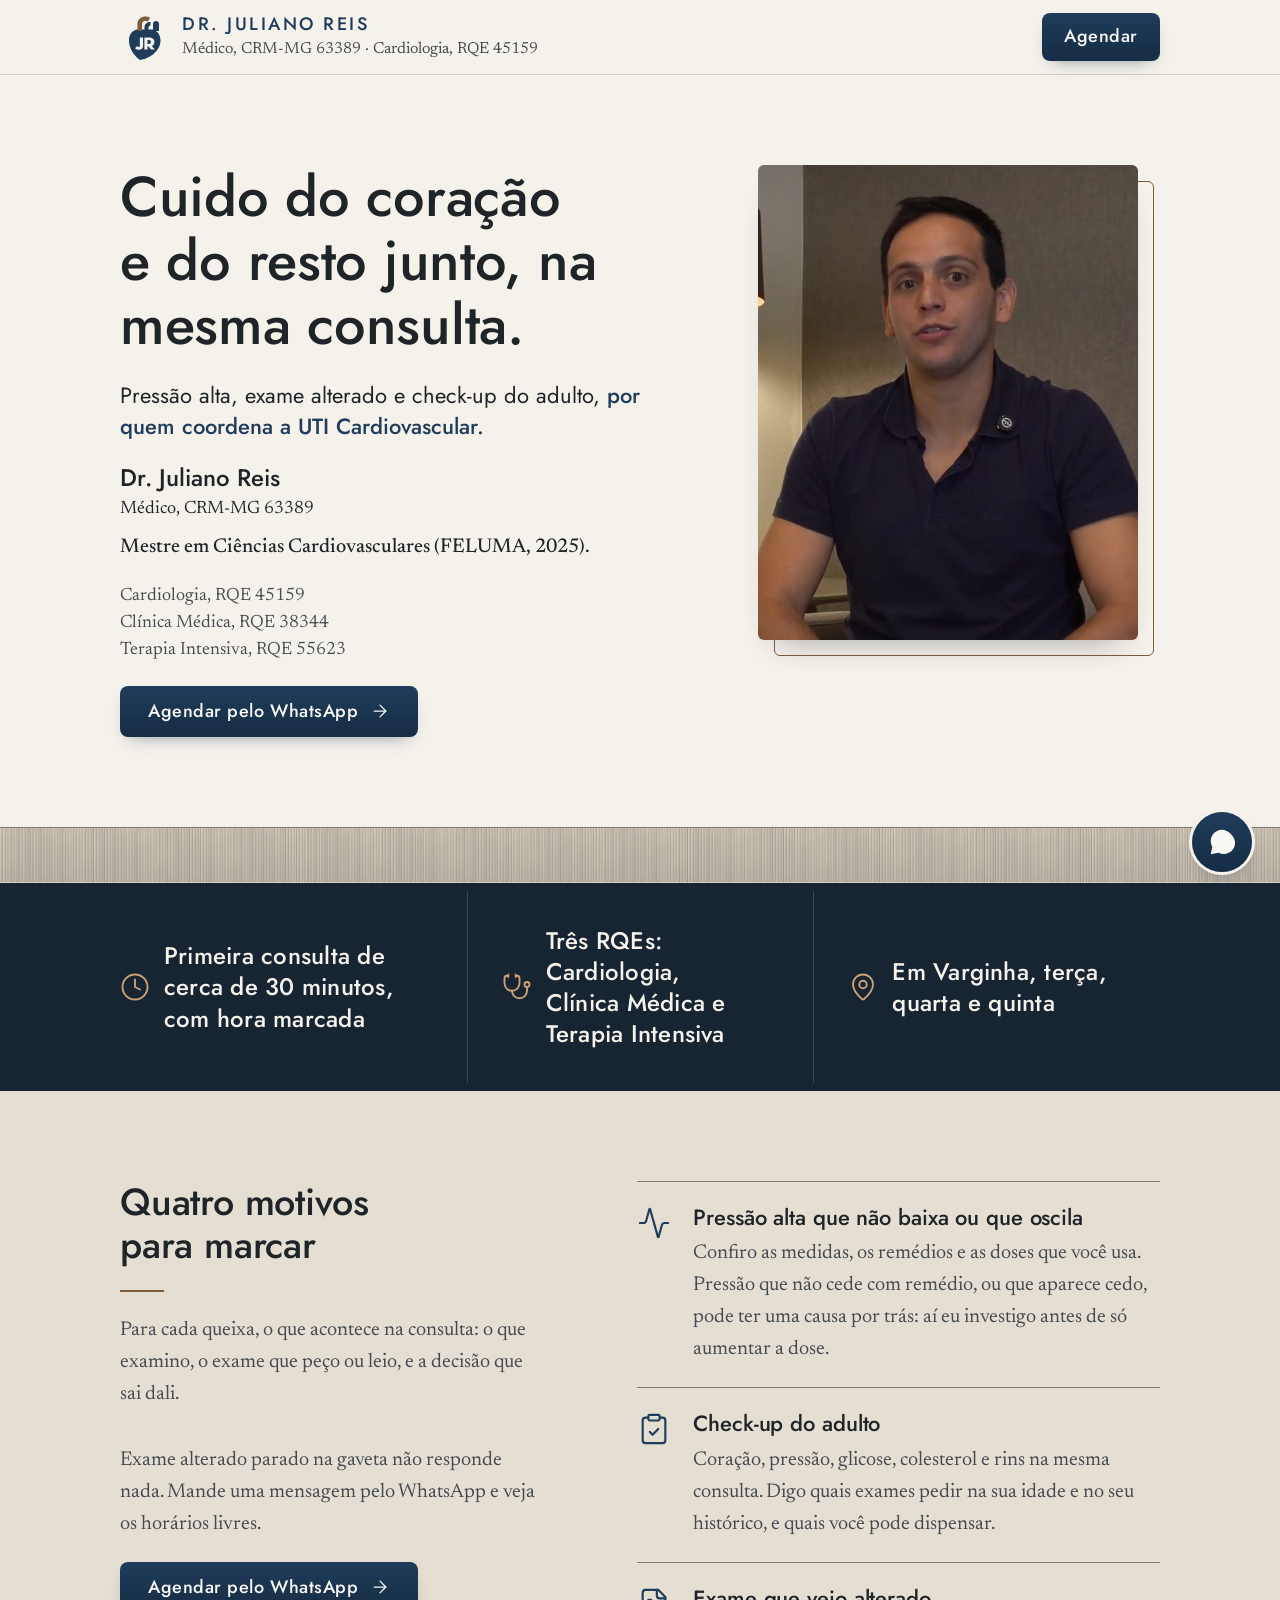
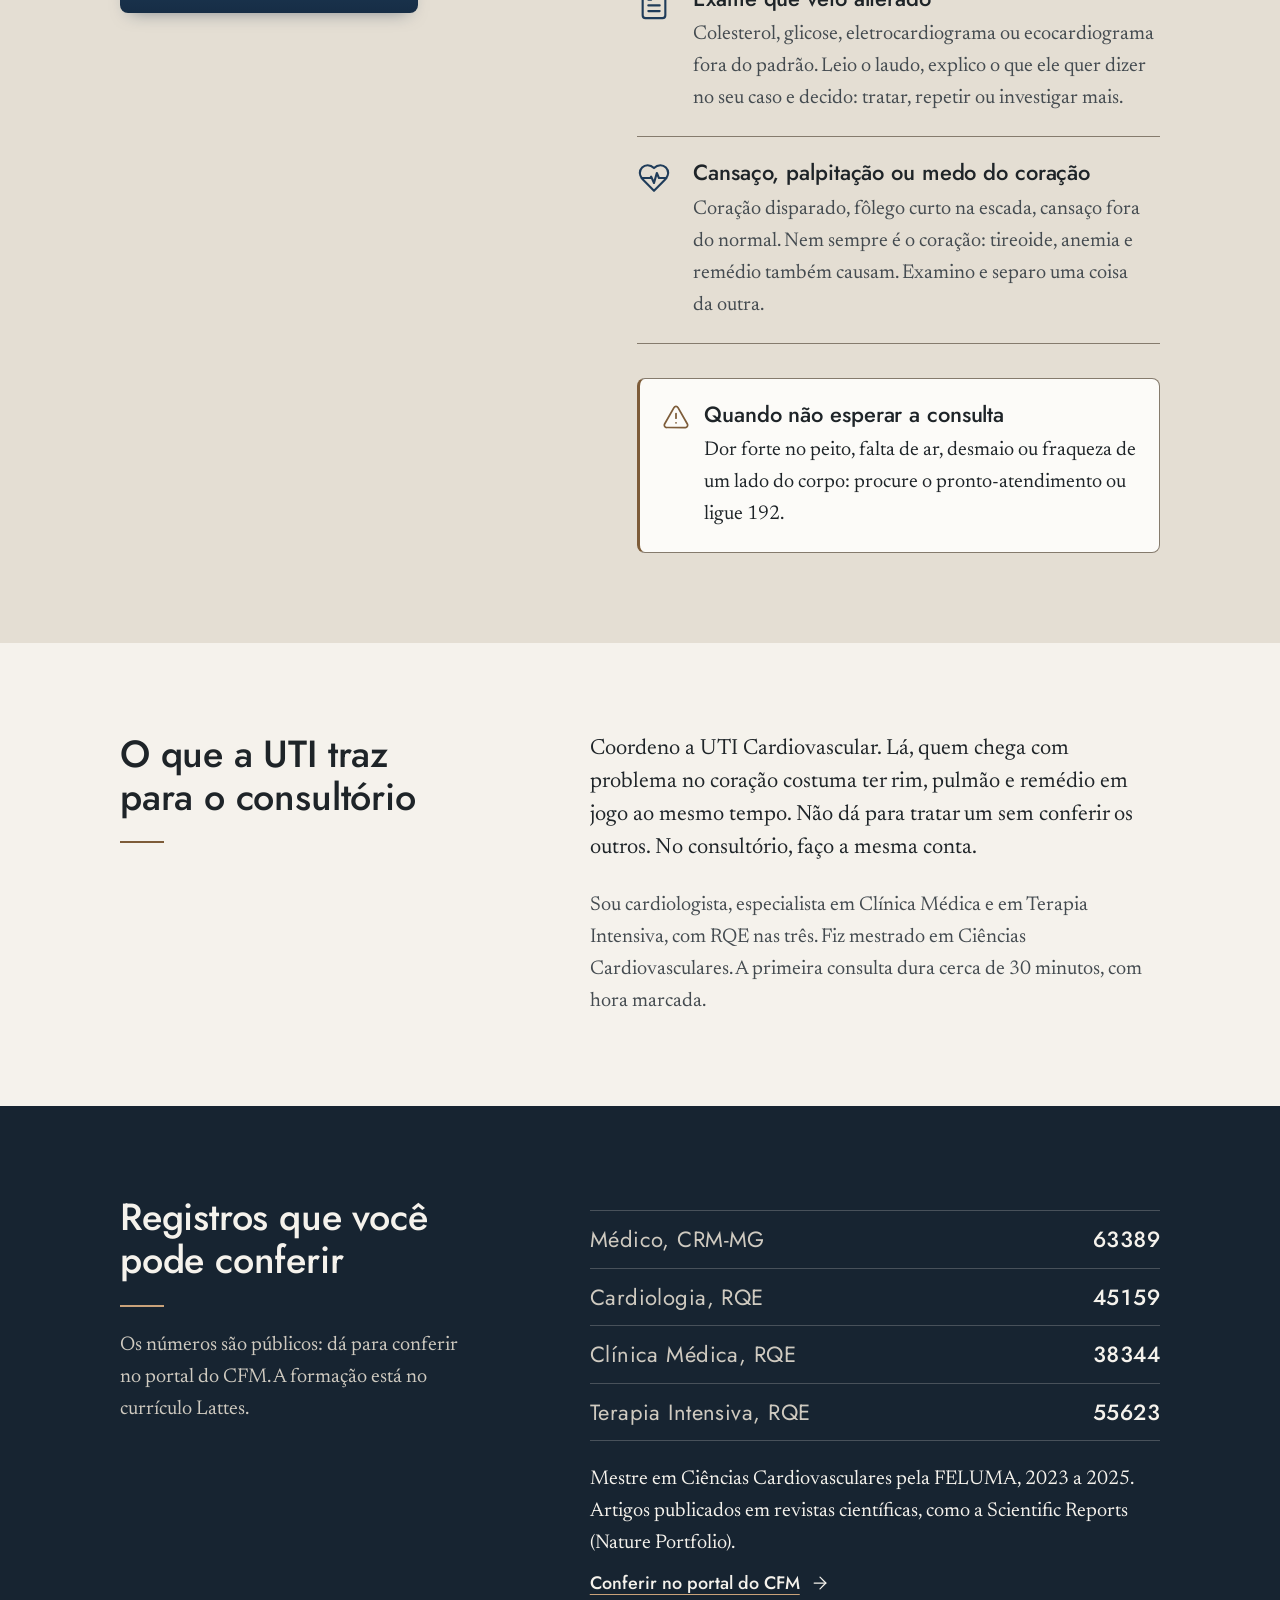
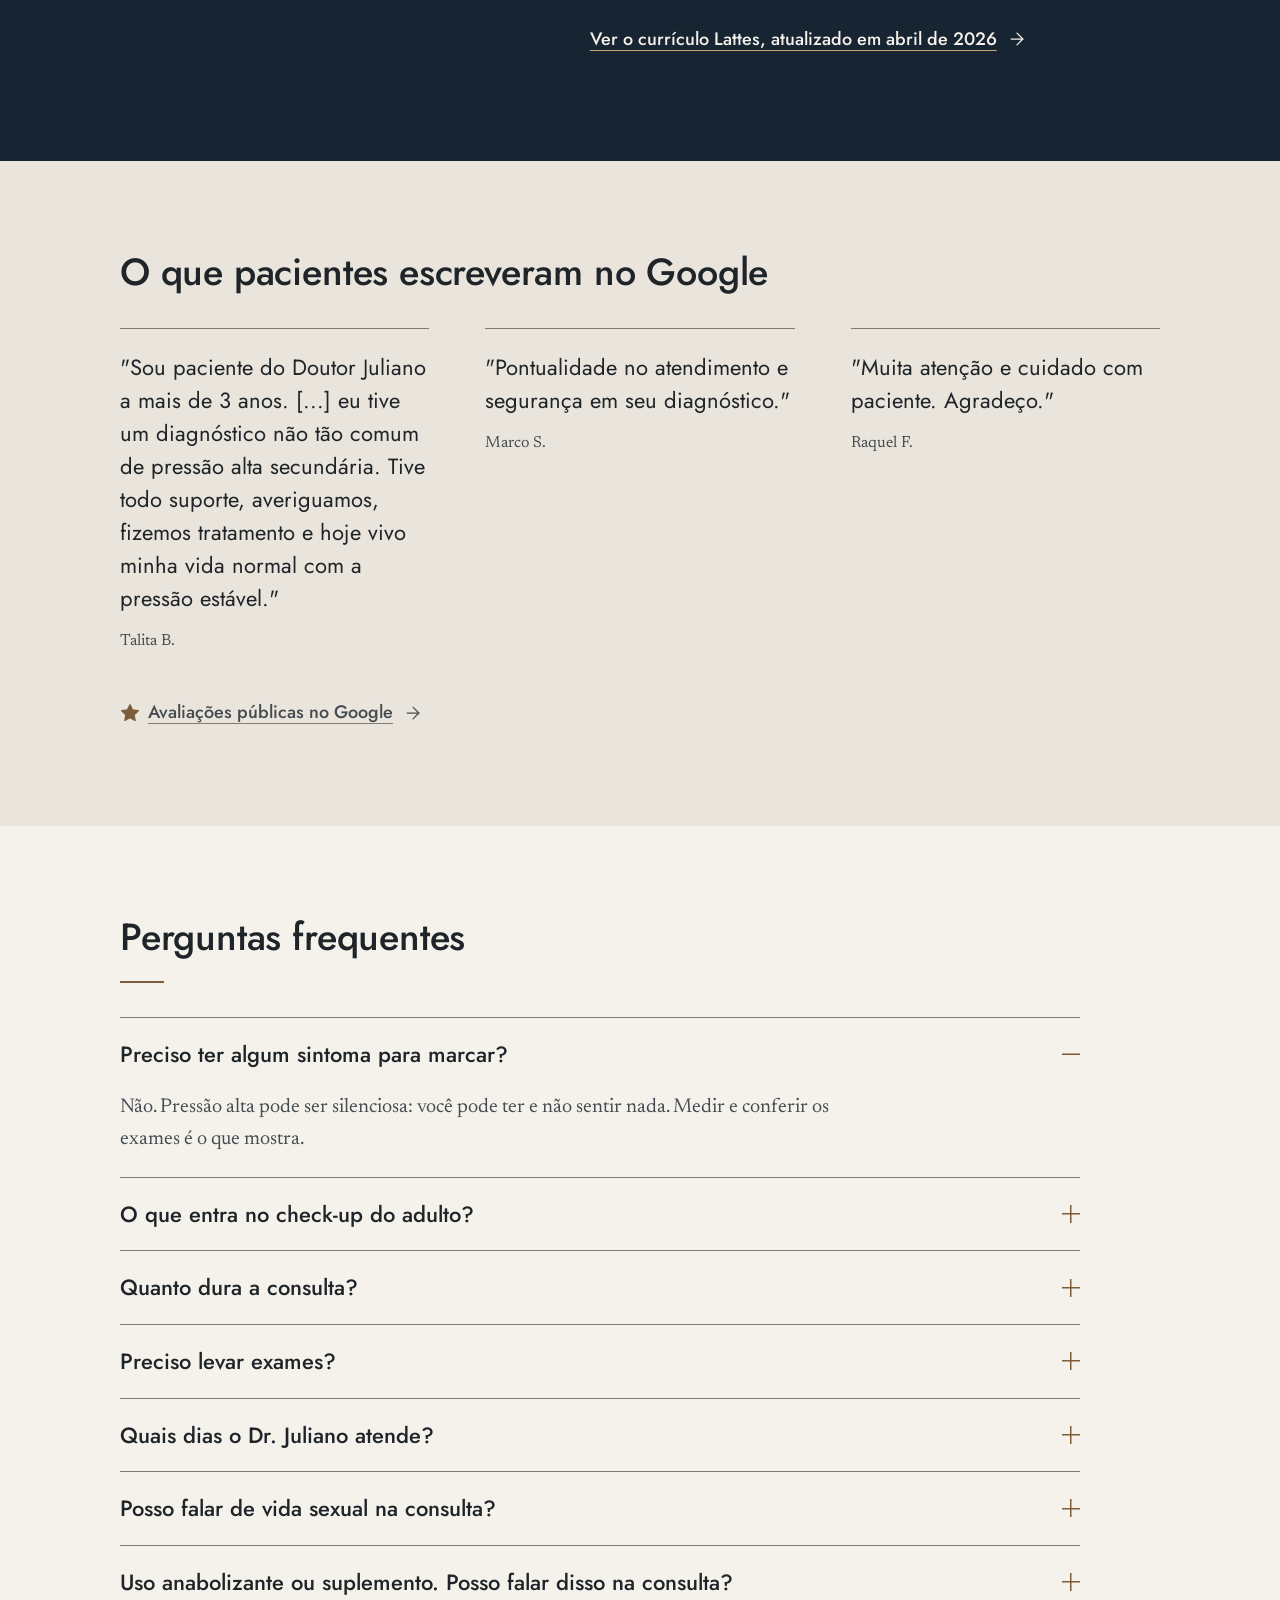
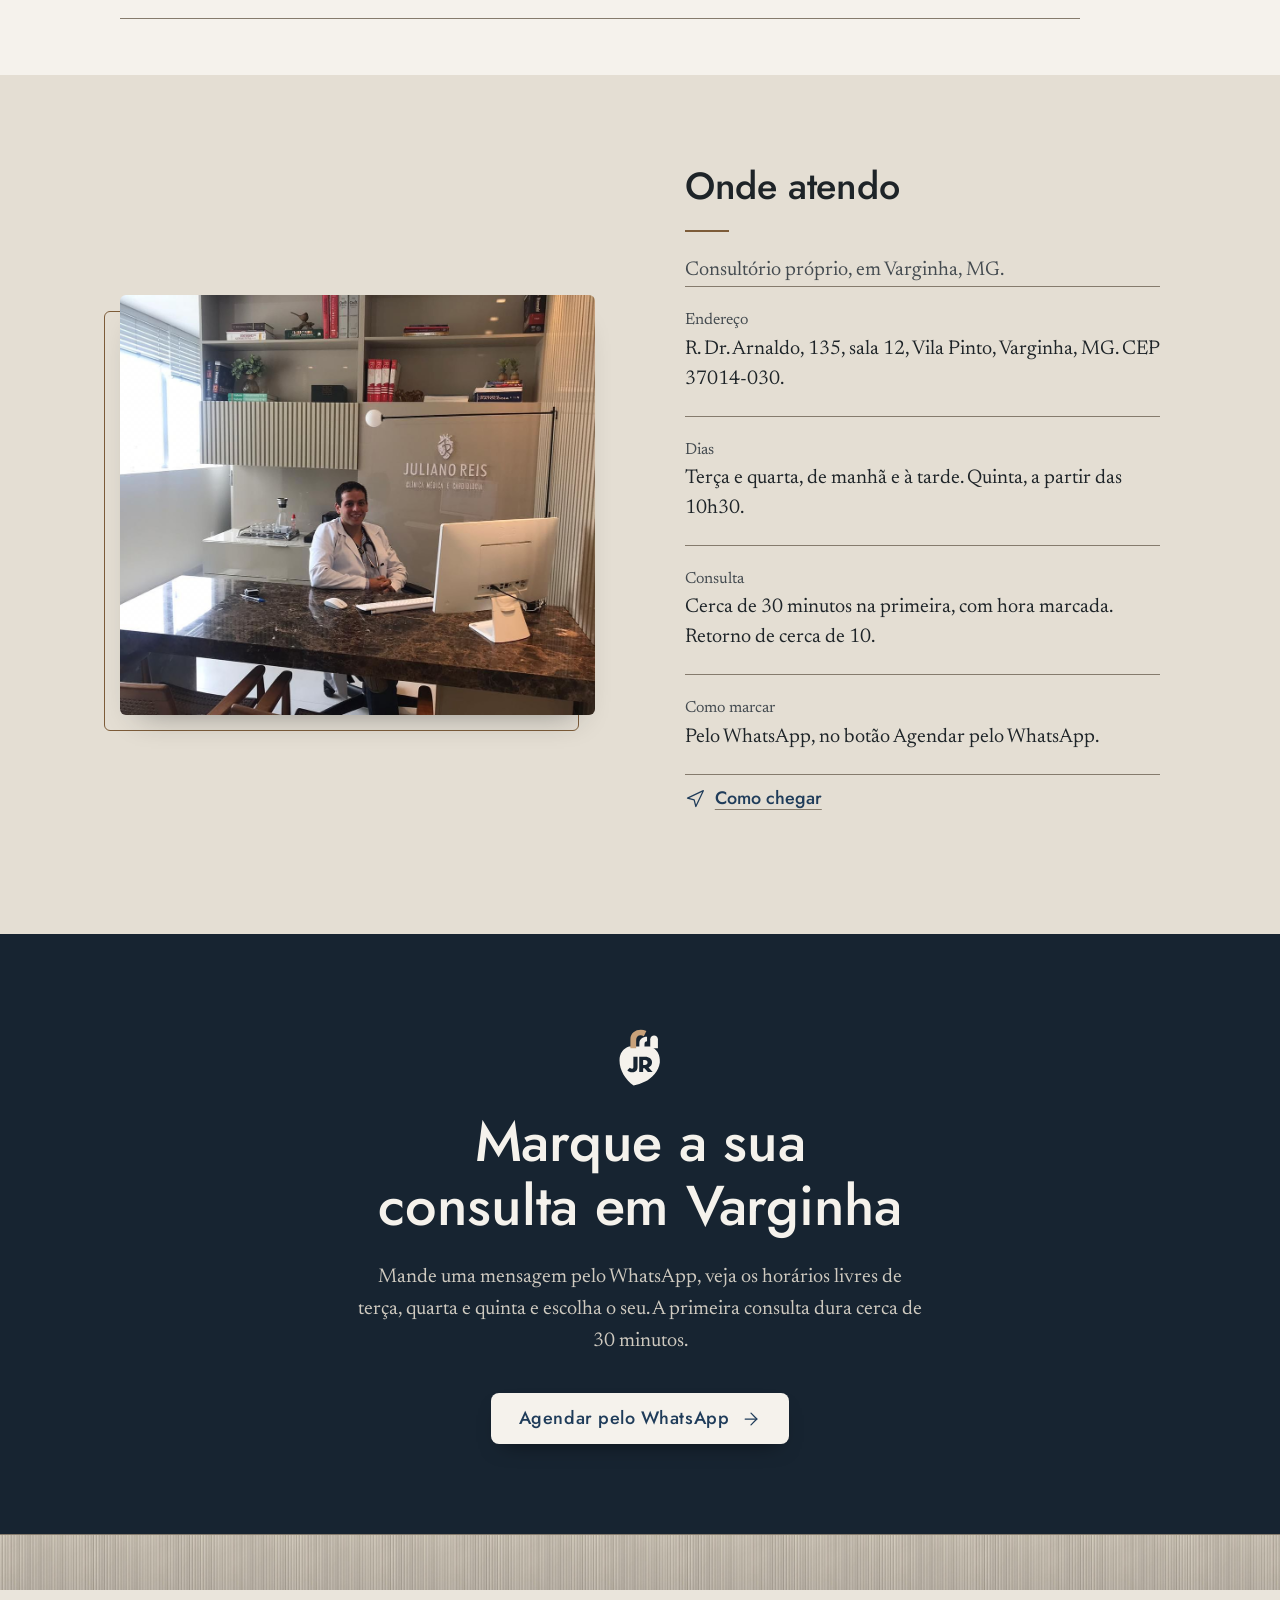
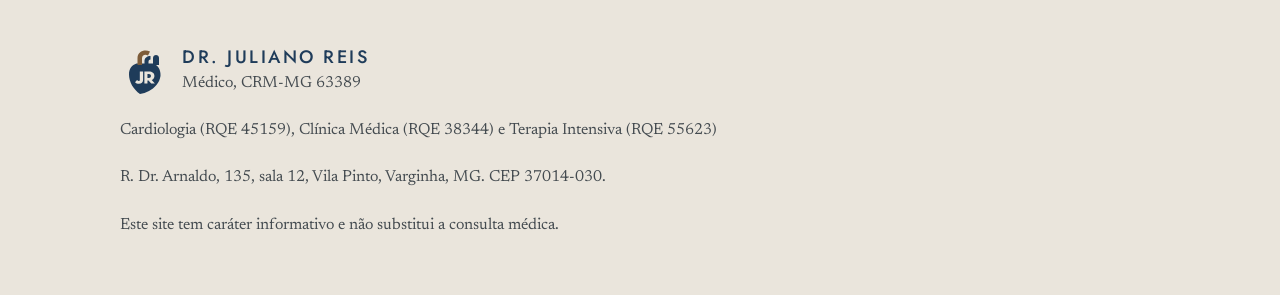
==== index.html @ 73f1102f "v2: copy persuasiva, transicoes, modal corrigido" ====
<!doctype html>
<html lang="pt-BR">
<head>
<meta charset="utf-8">
<meta name="viewport" content="width=device-width,initial-scale=1">
<title>Dr. Juliano Reis, cardiologista em Varginha (RQE 45159)</title>
<!--
Função: site do Dr. Juliano Reis (cardiologista e clínica médica, CRM-MG 63389, Varginha), página única na espinha do blueprint de LP de médico, mais a barra de autoridade (beneficios) e o widget de WhatsApp. O texto mora em copy.md (um bloco ## chave por pedaço); o index.html é gerado por marketing-agency/sites/_shared/monta_site.py e nunca se edita.
Data: 2026-11-09. Marca: external/doctors/juliano/wiki/concepts/marca-juliano (tokens.css copiado para assets/tokens.css, copia de deploy). Ícones: Lucide v0.475.0 (licença ISC), em sprite no começo do body.
Preview noindex em fcamara1109/juliano-lp. Premissas, desvios e pendências: README.md desta pasta.
-->
<meta name="description" content="Dr. Juliano Reis, médico (CRM-MG 63389) e cardiologista (RQE 45159) em Varginha, MG. Coordena a UTI Cardiovascular. Consulta de cerca de 30 minutos, com hora marcada.">
<meta name="theme-color" content="#F5F2EC">
<meta name="robots" content="noindex,nofollow">
<link rel="icon" type="image/svg+xml" href="assets/favicon.svg">
<link rel="icon" type="image/png" sizes="32x32" href="assets/favicon-32.png">
<link rel="apple-touch-icon" href="assets/favicon-180.png">
<meta property="og:type" content="website">
<meta property="og:locale" content="pt_BR">
<meta property="og:site_name" content="Dr. Juliano Reis">
<meta property="og:title" content="Cuido do coração e do resto junto, na mesma consulta">
<meta property="og:description" content="Médico, CRM-MG 63389. Cardiologia, RQE 45159. Pressão alta, exame alterado e check-up do adulto em Varginha, MG.">
<meta property="og:image" content="https://fcamara1109.github.io/juliano-lp/assets/og-1200x630.png">
<meta property="og:image:width" content="1200">
<meta property="og:image:height" content="630">
<meta name="twitter:card" content="summary_large_image">
<meta name="twitter:title" content="Cuido do coração e do resto junto, na mesma consulta">
<meta name="twitter:description" content="Médico, CRM-MG 63389. Cardiologia, RQE 45159. Pressão alta, exame alterado e check-up do adulto em Varginha, MG.">
<link rel="preload" href="assets/fonts/Jost.woff" as="font" type="font/woff" crossorigin>
<link rel="preload" href="assets/fonts/Newsreader.woff" as="font" type="font/woff" crossorigin>
<link rel="stylesheet" href="assets/tokens.css">
<noscript><style>button[data-wa],.wafloat{display:none!important}.sticky{display:flex!important}</style></noscript>
<style>
@font-face{font-family:'Jost';src:url('assets/fonts/Jost.woff') format('woff');font-weight:100 900;font-style:normal;font-display:swap}
@font-face{font-family:'Newsreader';src:url('assets/fonts/Newsreader.woff') format('woff');font-weight:200 800;font-style:normal;font-display:swap}

/* ---------- base ---------- */
*{box-sizing:border-box}
:root{
  --sticky-h:76px;
  --wrap-pad:clamp(20px,4.5vw,40px);
  --site-t-fio:clamp(20px,2vw,24px);   /* degrau proprio: linha da barra de autoridade, entre o corpo (20) e o h2 (26 a 38) */
}
html{-webkit-text-size-adjust:100%;scroll-behavior:smooth;scroll-padding-top:96px;scrollbar-color:var(--juliano-hair-forte) var(--juliano-paper-2);accent-color:var(--juliano-accent)}
body{margin:0;background:var(--juliano-paper);color:var(--juliano-ink);font-family:var(--juliano-body);font-weight:var(--juliano-peso-corpo);font-size:20px;line-height:1.6;-webkit-font-smoothing:antialiased;font-synthesis:none;caret-color:var(--juliano-accent);}
::selection{background:var(--juliano-accent);color:var(--juliano-on-accent)}
:focus-visible{outline:3px solid var(--juliano-accent);outline-offset:3px}
.beneficios :focus-visible,.prova :focus-visible,.cta-final :focus-visible{outline-color:var(--juliano-on-night)}
img{max-width:100%;height:auto}
svg{display:block}
p{margin:0 0 1.1em;max-width:62ch;text-wrap:pretty}
a{color:var(--juliano-accent);text-underline-offset:.2em;text-decoration-thickness:1px}
button{font:inherit;color:inherit}
.wrap{max-width:1120px;margin:0 auto;padding:0 var(--wrap-pad)}
.pular{position:absolute;left:-9999px;top:8px;z-index:100;background:var(--juliano-accent);color:var(--juliano-on-accent);padding:12px 18px;border-radius:var(--juliano-r-campo)}
.pular:focus{left:12px}
.ico{width:28px;height:28px;flex:none;fill:none;stroke:currentColor;stroke-width:1.5;stroke-linecap:round;stroke-linejoin:round}

/* ---------- tipos ---------- */
h1,h2,h3{margin:0;font-family:var(--juliano-display);font-weight:var(--juliano-peso-titulo);line-height:var(--juliano-lh-titulo);letter-spacing:var(--juliano-track-titulo);text-wrap:balance}
h1{font-size:clamp(32px,1.6rem + 2.4vw,56px)}
h2{font-size:clamp(26px,1.4rem + 1.2vw,38px)}
h3{font-size:22px;line-height:1.25}
.filete{display:block;width:44px;height:2px;margin:var(--juliano-e-3) 0 var(--juliano-e-3);background:var(--juliano-bronze,#7D5C39)}
.leg{font-size:var(--juliano-t-legenda);line-height:var(--juliano-lh-legenda);color:var(--juliano-ink-2)}

/* ---------- botao: azul-noite, um por dobra. Sobre a noite inverte (creme com letra azul-noite), senao some ---------- */
.btn{position:relative;display:inline-flex;align-items:center;justify-content:center;gap:12px;min-height:var(--juliano-toque);padding:14px 28px;border:0;border-radius:var(--juliano-r-btn);font-family:var(--juliano-display);font-weight:var(--juliano-peso-botao);font-size:var(--juliano-t-botao);line-height:1.3;letter-spacing:.03em;color:var(--juliano-on-accent);background:linear-gradient(180deg,var(--juliano-accent,#1F3C5A) 0%,var(--juliano-accent-deep) 100%);box-shadow:var(--juliano-sombra-btn);cursor:pointer;text-decoration:none;transition:transform var(--juliano-dur) var(--juliano-ease),box-shadow var(--juliano-dur) var(--juliano-ease),background var(--juliano-dur) var(--juliano-ease)}
.btn:hover{transform:translateY(-2px);box-shadow:var(--juliano-sombra-btn-hover);background:var(--juliano-accent-deep)}
.btn:active{transform:translateY(0)}
.btn .seta{width:20px;height:20px;transition:transform var(--juliano-dur) var(--juliano-ease)}
.btn:hover .seta{transform:translateX(4px)}
.btn.claro{background:var(--juliano-on-night);color:var(--juliano-accent);box-shadow:0 10px 22px -12px rgba(0,0,0,.6)}
.btn.claro:hover{background:#fff}
.link-seta{display:inline-flex;align-items:center;gap:10px;min-height:var(--juliano-toque);color:var(--juliano-accent);font-family:var(--juliano-display);font-weight:var(--juliano-peso-botao);font-size:var(--juliano-t-botao);text-decoration:underline;text-decoration-color:var(--juliano-hair-forte);text-decoration-thickness:1px;text-underline-offset:.3em;transition:text-decoration-color var(--juliano-dur) var(--juliano-ease)}
.link-seta:hover{text-decoration-color:var(--juliano-accent)}
.link-seta .ico{width:20px;height:20px}

/* ---------- header ---------- */
.topo-site{position:relative;z-index:40;background:var(--juliano-paper);border-bottom:1px solid var(--juliano-hair)}
.topo-site .wrap{display:flex;align-items:center;justify-content:space-between;gap:var(--juliano-e-3);padding-top:10px;padding-bottom:10px}
.marca{display:flex;align-items:center;gap:12px;text-decoration:none;min-width:0;color:var(--juliano-accent)}
.marca img{width:44px;height:44px;flex:none}
.wm{display:block;min-width:0}
.wm b{display:block;font-family:var(--juliano-display);font-weight:var(--juliano-peso-titulo);font-size:17px;line-height:1.1;letter-spacing:var(--juliano-track-nome);text-transform:uppercase;white-space:nowrap}
.wm span{display:block;margin-top:5px;font-size:var(--juliano-t-legenda);line-height:1.25;color:var(--juliano-ink-2)}
.topo-site .btn{display:none;min-height:var(--juliano-toque);padding:9px 22px}

/* ---------- hero: o eixo, o nome, uma linha de prova, um botao, o apoio ---------- */
.hero{position:relative;padding:var(--juliano-e-4) 0 0;background:var(--juliano-paper)}
.hero .wrap{display:grid;grid-template-columns:auto minmax(0,1fr);grid-template-areas:"h1 h1" "sub sub" "foto id" "rqe rqe" "acoes acoes";column-gap:var(--juliano-e-3);row-gap:var(--juliano-e-3);align-items:start}
.hero h1{grid-area:h1}
.sub{grid-area:sub;margin:0;max-width:34em;font-family:var(--juliano-display);font-weight:400;font-size:var(--juliano-t-lede);line-height:1.4;color:var(--juliano-ink)}
.sub .uti{color:var(--juliano-accent);font-weight:500}
.foto{grid-area:foto;position:relative;margin:0;width:116px}
.foto img{display:block;width:116px;height:145px;object-fit:cover;object-position:50% 50%;border-radius:var(--juliano-r-foto);box-shadow:var(--juliano-sombra-foto);background:var(--juliano-greige)}
.id{grid-area:id;min-width:0}
.id p{margin:0}
.id .nome{font-family:var(--juliano-display);font-weight:var(--juliano-peso-titulo);font-size:19px;line-height:1.25;color:var(--juliano-ink)}
.id .crm{margin-top:4px;font-size:var(--juliano-t-legenda);line-height:1.4;color:var(--juliano-ink)}
.rqe{grid-area:rqe;margin:0;font-size:var(--juliano-t-legenda);line-height:1.5;color:var(--juliano-ink-2)}
.rqe span{display:block;white-space:nowrap}
.id .cred{margin-top:10px;font-size:var(--juliano-t-legenda);line-height:1.4;font-weight:500;color:var(--juliano-ink)}
.acoes{grid-area:acoes;display:grid;gap:var(--juliano-e-2);justify-items:start}
.acoes .btn{width:100%}
/* o ripado do painel de madeira: faixa decorativa na base do hero, nunca atras de texto. O unico movimento autoral da pagina: varre da esquerda para a direita uma vez, na carga */
.ripado{display:block;height:44px;margin-top:var(--juliano-e-5);background:url(fotos/amb-ripado.jpg) center 30%/auto 180% repeat-x;border-top:1px solid var(--juliano-hair-forte)}
.js .ripado{animation:ripado-entra 1.3s .2s cubic-bezier(.16,1,.3,1) both}
@keyframes ripado-entra{from{clip-path:inset(0 100% 0 0)}to{clip-path:inset(0 0 0 0)}}

/* ---------- beneficios: a barra de autoridade, na noite. Tres objecoes diferentes, cada uma com seu icone ---------- */
.beneficios{background:var(--juliano-night,#172431);color:var(--juliano-on-night);padding:var(--juliano-e-1) 0}
.beneficios ul{list-style:none;margin:0;padding:0;display:grid}
.beneficios li{display:flex;align-items:center;gap:var(--juliano-e-2);padding:var(--juliano-e-3) 0;border-top:1px solid rgba(245,242,236,.16);font-family:var(--juliano-display);font-weight:var(--juliano-peso-titulo);font-size:var(--site-t-fio);line-height:1.3;letter-spacing:.01em;text-wrap:balance}
.beneficios li:first-child{border-top:0}
.beneficios .ico{width:30px;height:30px;color:var(--juliano-bronze-claro)}

/* ---------- servicos: pedra clara. Titulo e convite de um lado, lista com icone do outro (regua, sem cartao) ---------- */
.servicos{background:var(--juliano-pedra);padding:var(--juliano-e-6) 0}
.servicos .wrap{display:grid;gap:var(--juliano-e-5)}
.servicos .cab p{margin:0 0 var(--juliano-e-3);max-width:34em;color:var(--juliano-ink-2)}
.servicos .cab .fecho{margin-top:var(--juliano-e-4)}
.itens{list-style:none;margin:0;padding:0;border-bottom:1px solid var(--juliano-hair-forte)}
.item{display:grid;grid-template-columns:auto minmax(0,1fr);column-gap:var(--juliano-e-3);padding:var(--juliano-e-3) 0;border-top:1px solid var(--juliano-hair-forte)}
.item .ico{width:34px;height:34px;margin-top:2px;color:var(--juliano-accent)}
.item h3{margin:0 0 6px}
.item p{margin:0;color:var(--juliano-ink-2)}
.urgencia{margin-top:var(--juliano-e-4);display:grid;grid-template-columns:auto minmax(0,1fr);column-gap:var(--juliano-e-2);padding:var(--juliano-e-3);background:var(--juliano-surface);border:1px solid var(--juliano-hair-forte);border-left:3px solid var(--juliano-bronze);border-radius:var(--juliano-r-campo)}
.urgencia .ico{margin-top:2px;color:var(--juliano-bronze)}
.urgencia h3{margin:0 0 6px}
.urgencia p{margin:0;color:var(--juliano-ink)}

/* ---------- porque: papel. O titulo de um lado, a voz dele do outro ---------- */
.porque{background:var(--juliano-paper);padding:var(--juliano-e-6) 0}
.porque .wrap{display:grid;gap:var(--juliano-e-4)}
.porque .corpo p:last-child{margin-bottom:0}
.porque p{color:var(--juliano-ink-2)}
.porque .abre{font-size:var(--juliano-t-lede);line-height:1.5;color:var(--juliano-ink)}

/* ---------- prova: noite. Os registros em linha de placa (rotulo e numero no mesmo tamanho), ---------- */
.prova{background:var(--juliano-night);color:var(--juliano-on-night);padding:var(--juliano-e-6) 0}
.prova .wrap{display:grid;gap:var(--juliano-e-4)}
.prova .cab p{margin:0}
.prova .links{margin:0 0 var(--juliano-e-1)}
.prova h2{color:var(--juliano-on-night)}
.prova .filete{background:var(--juliano-bronze-claro)}
.prova p{color:var(--juliano-on-night-2)}
.regs{margin:var(--juliano-e-2) 0 0;padding:0;border-bottom:1px solid rgba(245,242,236,.22);max-width:34em}
.regs div{display:flex;justify-content:space-between;align-items:baseline;gap:var(--juliano-e-3);padding:var(--juliano-e-2) 0;border-top:1px solid rgba(245,242,236,.22)}
.regs dt,.regs dd{margin:0;font-family:var(--juliano-display);font-weight:var(--juliano-peso-titulo);font-size:var(--juliano-t-h3);line-height:1.3;letter-spacing:.02em}
.regs dt{color:var(--juliano-on-night-2);font-weight:400}
.regs dd{color:var(--juliano-on-night);font-variant-numeric:tabular-nums}
.prova .mestrado{margin:var(--juliano-e-3) 0 0;max-width:34em;color:var(--juliano-on-night)}
.prova .link-seta{color:var(--juliano-on-night);text-decoration-color:var(--juliano-bronze-claro)}
.prova .link-seta:hover{text-decoration-color:var(--juliano-on-night)}

/* ---------- avaliacoes: papel 2. Tres falas de pacientes, a fonte publica no fim. Sem nota numerica ---------- */
.avaliacoes{background:var(--juliano-paper-2);padding:var(--juliano-e-6) 0}
.avaliacoes .wrap{display:grid;gap:var(--juliano-e-4)}
.avaliacoes .vozes{list-style:none;margin:0;padding:0;display:grid;gap:var(--juliano-e-4)}
.avaliacoes .voz{margin:0;padding-top:var(--juliano-e-3);border-top:1px solid var(--juliano-hair-forte)}
.avaliacoes blockquote{margin:0}
.avaliacoes blockquote p{margin:0;font-family:var(--juliano-display);font-size:var(--juliano-t-lede);line-height:1.5;color:var(--juliano-ink)}
.avaliacoes .autor{margin:var(--juliano-e-2) 0 0;font-size:var(--juliano-t-legenda);color:var(--juliano-ink-2)}
.avaliacoes .fonte{margin:0;display:flex;align-items:center;gap:var(--juliano-e-1)}
.avaliacoes .fonte .estrela{width:20px;height:20px;flex:none;fill:var(--juliano-bronze);stroke:var(--juliano-bronze);stroke-width:1.5;stroke-linejoin:round}
.avaliacoes .link-seta{color:var(--juliano-ink-2)}

/* ---------- faq: papel, details e summary (funciona sem JavaScript) ---------- */
.faq{background:var(--juliano-paper);padding:var(--juliano-e-6) 0 var(--juliano-e-5)}
.faq .lista{margin-top:var(--juliano-e-4);max-width:48em;border-bottom:1px solid var(--juliano-hair-forte)}
.faq details{border-top:1px solid var(--juliano-hair-forte)}
.faq summary{display:flex;align-items:center;justify-content:space-between;gap:var(--juliano-e-3);min-height:var(--juliano-toque);padding:var(--juliano-e-3) 0;cursor:pointer;list-style:none;font-family:var(--juliano-display);font-weight:var(--juliano-peso-titulo);font-size:var(--juliano-t-h3);line-height:1.3;color:var(--juliano-ink);transition:color var(--juliano-dur) var(--juliano-ease)}
.faq summary::-webkit-details-marker{display:none}
.faq summary::after{content:"";flex:none;width:18px;height:18px;color:var(--juliano-bronze);background:linear-gradient(currentColor,currentColor) center/100% 1.5px no-repeat,linear-gradient(currentColor,currentColor) center/1.5px 100% no-repeat;transition:transform var(--juliano-dur) var(--juliano-ease)}
.faq details[open] summary::after{background:linear-gradient(currentColor,currentColor) center/100% 1.5px no-repeat;transform:rotate(180deg)}
.faq summary:hover{color:var(--juliano-accent)}
.faq details p{margin:0;padding:0 0 var(--juliano-e-3);max-width:38em;color:var(--juliano-ink-2)}

/* ---------- local: pedra clara. Foto do consultorio e as linhas de endereco, dia, consulta e como marcar ---------- */
.local{background:var(--juliano-pedra);padding:var(--juliano-e-6) 0}
.local .foto-c{display:block;margin:0}
.local .foto-c img{display:block;width:100%;height:clamp(190px,52vw,320px);object-fit:cover;object-position:50% 62%}
.local .wrap{display:grid;gap:var(--juliano-e-4)}
.local .cab p{margin:0;max-width:34em;color:var(--juliano-ink-2)}
.local dl{margin:0;border-bottom:1px solid var(--juliano-hair-forte)}
.local .linha-l{display:grid;row-gap:2px;padding:var(--juliano-e-3) 0;border-top:1px solid var(--juliano-hair-forte)}
.local dt{font-size:var(--juliano-t-legenda);line-height:1.4;color:var(--juliano-ink-2)}
.local dd{margin:0;line-height:1.5;color:var(--juliano-ink)}

/* ---------- cta-final: noite, fecha a descida ---------- */
.cta-final{background:var(--juliano-night);color:var(--juliano-on-night);text-align:center;padding:var(--juliano-e-6) 0}
.cta-final .wrap{display:grid;justify-items:center;gap:var(--juliano-e-3)}
.cta-final img{width:64px;height:64px}
.cta-final h2{font-size:clamp(32px,1.6rem + 2.4vw,56px);max-width:15em;color:var(--juliano-on-night)}
.cta-final p{margin:0;max-width:30em;color:var(--juliano-on-night-2)}
.cta-final .btn{margin-top:var(--juliano-e-2)}

/* ---------- rodape: faixa de ripado em cima, depois o aviso legal ---------- */
.rodape{background:var(--juliano-paper-2);padding:0 0 calc(var(--juliano-e-5) + var(--sticky-h) + env(safe-area-inset-bottom))}
.rodape .ripado{margin:0 0 var(--juliano-e-5)}
.js .rodape .ripado{animation:none}
.rodape .wrap{display:grid;gap:var(--juliano-e-3)}
.rodape p{margin:0;max-width:52em}
.rodape .esp,.rodape .end{color:var(--juliano-ink-2)}

/* ---------- float (desktop) e sticky (mobile) ---------- */
.wafloat{display:none}
.sticky{position:fixed;left:0;right:0;bottom:0;z-index:50;display:flex;justify-content:center;background:var(--juliano-paper);border-top:1px solid var(--juliano-hair);padding:10px 16px calc(10px + env(safe-area-inset-bottom));box-shadow:0 -12px 24px -18px rgba(30,36,40,.4)}
.sticky .btn{width:min(100%,360px)}
#wa-modal .online .dot{display:none}

@media (min-width:560px){
  .acoes{grid-auto-flow:column;justify-content:start;align-items:center;gap:var(--juliano-e-3)}
  .acoes .btn{width:auto}
}
@media (min-width:880px){
  .rodape{padding-bottom:var(--juliano-e-5)}
  .sticky{display:none}
  .wafloat{display:flex}
  .topo-site{position:sticky;top:0}
  .topo-site .btn{display:inline-flex}
  .topo-site .wrap{padding-top:12px;padding-bottom:12px}
  .marca img{width:50px;height:50px}
  .wm b{font-size:18px}
  .hero{padding-top:var(--juliano-e-6)}
  .hero .wrap{grid-template-columns:minmax(0,1.15fr) minmax(0,.85fr);grid-template-areas:"h1 foto" "sub foto" "id foto" "rqe foto" "acoes foto";column-gap:var(--juliano-e-6);row-gap:var(--juliano-e-3);align-items:start}
  .foto{width:100%;max-width:380px;justify-self:end;margin-right:var(--juliano-e-3)}
  .foto::before{content:"";position:absolute;inset:16px -16px -16px 16px;border:1px solid var(--juliano-bronze);border-radius:var(--juliano-r-foto);z-index:0}
  .foto img{position:relative;z-index:1;width:100%;height:auto;aspect-ratio:4/5;object-position:50% 50%}
  .id .nome{font-size:24px}
  .id .crm{font-size:18px}
  .rqe{font-size:18px}
  .id .cred{font-size:20px}
  .ripado{height:56px;margin-top:var(--juliano-e-6)}
  .beneficios ul{grid-template-columns:repeat(3,minmax(0,1fr))}
  .beneficios li{border-top:0;border-left:1px solid rgba(245,242,236,.16);padding:var(--juliano-e-4) var(--juliano-e-4)}
  .beneficios li:first-child{border-left:0;padding-left:0}
  .servicos .wrap{grid-template-columns:minmax(0,.9fr) minmax(0,1.1fr);column-gap:var(--juliano-e-6);align-items:start}
  .servicos .cab{position:sticky;top:112px}
  .porque .wrap,.prova .wrap{grid-template-columns:minmax(0,.8fr) minmax(0,1.2fr);column-gap:var(--juliano-e-6);align-items:start}
  .porque .cab,.prova .cab{position:sticky;top:112px}
  .local{padding:var(--juliano-e-6) 0}
  .local .wrap{grid-template-columns:minmax(0,1fr) minmax(0,1fr);column-gap:var(--juliano-e-6);align-items:center}
  .local .foto-c{grid-column:1;grid-row:1;margin:0;position:relative}
  .local .foto-c::before{content:"";position:absolute;inset:16px 16px -16px -16px;border:1px solid var(--juliano-bronze);border-radius:var(--juliano-r-foto);z-index:0}
  .local .foto-c img{position:relative;z-index:1;height:420px;border-radius:var(--juliano-r-foto);box-shadow:var(--juliano-sombra-foto)}
  .local .corpo{grid-column:2;grid-row:1}
  .avaliacoes .vozes{grid-template-columns:repeat(3,minmax(0,1fr));gap:var(--juliano-e-5)}
  .wafloat{width:60px}
}
@media (max-width:879px){.wafloat{display:none!important}}
/* celular: CRM e RQE ja estao em "id" e em "rqe" logo abaixo; o cabecalho fica so com o nome e a foto sobe um pouco */
@media (max-width:699px){
  .topo-site .wm span{display:none}
  .hero .wrap{grid-template-columns:140px minmax(0,1fr)}
  .foto{width:140px}
  .foto img{width:140px;height:175px}
}
@media (max-width:359px){.wm b{font-size:15px;letter-spacing:.1em}.marca img{width:38px;height:38px}.btn{padding-left:20px;padding-right:20px}}
@media (prefers-reduced-motion:reduce){
  html{scroll-behavior:auto}
  *,*::before,*::after{animation-duration:.01ms!important;animation-delay:0s!important;transition-duration:.01ms!important}
}
</style>
<style>
/* widget:inicio */
  /* tema do widget — defaults neutros via :where() (especificidade 0) pra que
     um override #wa-modal{...} na LP sempre vença, em qualquer ordem no documento */
  :where(#wa-modal), :where(.wafloat){
    --wa:#25D366;                 /* verde WhatsApp (fixo) */
    --wa-head-a:#3a6ea5;          /* gradiente do header (claro) */
    --wa-head-b:#1f3b5c;          /* gradiente do header (escuro) + texto forte */
    --wa-accent:#f5a623;          /* destaque: foco do input, número em evidência */
    --wa-accent-d:#d98614;
    --wa-band:#eef2f6;            /* faixa clara (barra online) */
    --wa-surface:#fff;
    --wa-line:#e6e6e6;
    --wa-ink:#333;
    --wa-muted:#8a8a8a;
    --wa-head-font:'Poppins',system-ui,sans-serif;
    --wa-body-font:'Montserrat',system-ui,sans-serif;
  }

  /* botão flutuante (gatilho default; opcional) */
  .wafloat{position:fixed;right:22px;bottom:22px;width:56px;height:56px;border-radius:50%;background:var(--wa);
    display:flex;align-items:center;justify-content:center;box-shadow:0 8px 22px rgba(0,0,0,.25);z-index:45;cursor:pointer;border:0;}
  .wafloat svg{width:30px;height:30px;fill:#fff;}

  #wa-modal{border:none;background:transparent;padding:0;max-width:100%;position:fixed;inset:0;margin:auto;height:max-content;overflow:visible;}
  #wa-modal::backdrop{background:rgba(20,20,20,.55);}
  #wa-modal .widget{width:360px;max-width:92vw;background:var(--wa-surface);border-radius:22px;box-shadow:0 30px 70px -25px rgba(0,0,0,.45);overflow:hidden;position:relative;font-family:var(--wa-body-font);color:var(--wa-ink);}
  #wa-modal .wa-close{position:absolute;top:11px;right:13px;z-index:5;width:30px;height:30px;border:none;border-radius:50%;background:rgba(255,255,255,.22);color:#fff;font-size:14px;cursor:pointer;line-height:1;display:grid;place-items:center;}
  #wa-modal .wa-close:hover{background:rgba(255,255,255,.4);}
  #wa-modal .screen{display:none;}
  #wa-modal .screen.active{display:block;animation:wafade .3s ease;}
  @keyframes wafade{from{opacity:0;transform:translateY(6px);}to{opacity:1;transform:none;}}
  #wa-modal .whead{background:linear-gradient(135deg,var(--wa-head-a),var(--wa-head-b));color:#fff;padding:1.15rem 3.4rem 1.25rem 1.25rem;display:flex;align-items:center;gap:.85rem;}  /* 3.4rem à direita: o texto não passa por baixo do botão fechar */
  #wa-modal .avatar{flex:none;width:56px;height:56px;border-radius:50%;position:relative;background:rgba(255,255,255,.18);border:2.5px solid rgba(255,255,255,.85);display:grid;place-items:center;}
  #wa-modal .avatar svg{width:30px;height:30px;}
  #wa-modal .avatar img{display:block;width:100%;height:100%;border-radius:50%;object-fit:cover;object-position:50% 20%;}  /* opcional: foto no lugar do ícone (class="avatar foto") */
  #wa-modal .avatar .on{position:absolute;right:1px;bottom:1px;width:13px;height:13px;border-radius:50%;background:var(--wa);border:2.5px solid var(--wa-head-b);}
  #wa-modal .who{display:flex;flex-direction:column;gap:2px;min-width:0;}
  #wa-modal .nm{font-family:var(--wa-head-font);font-weight:700;font-size:1.15rem;letter-spacing:-.01em;}
  #wa-modal .cred{display:block;margin:0;padding:0;border:0;font-size:.72rem;font-weight:500;color:rgba(255,255,255,.92);line-height:1.35;}  /* display/margin/padding/border: a LP pode ter .cred proprio (bloco de credenciais) e ele nao pode vazar pro modal */
  #wa-modal .online{display:flex;align-items:center;gap:.45rem;padding:.55rem 1.25rem;background:var(--wa-band);font-size:.74rem;font-weight:600;color:var(--wa-head-b);}
  #wa-modal .online .dot{width:7px;height:7px;border-radius:50%;background:var(--wa);box-shadow:0 0 0 3px rgba(37,211,102,.25);}
  #wa-modal .wbody{padding:1.2rem 1.25rem 1.4rem;}
  #wa-modal .lead-line{font-family:var(--wa-head-font);font-size:1.3rem;font-weight:600;line-height:1.25;letter-spacing:-.01em;margin-bottom:1rem;color:var(--wa-head-b);}
  #wa-modal .field{display:block;margin-bottom:1rem;}
  #wa-modal .field .lbl{display:block;font-size:.74rem;font-weight:600;color:var(--wa-head-b);margin-bottom:.35rem;}
  #wa-modal .field input{width:100%;height:48px;border-radius:12px;border:1.5px solid var(--wa-line);background:#fff;color:var(--wa-ink);padding:0 .9rem;font-size:1rem;font-family:var(--wa-body-font);outline:none;transition:border-color .15s,box-shadow .15s;}
  #wa-modal .field input::placeholder{color:#b3b3b3;}
  #wa-modal .field input:focus{border-color:var(--wa-accent);box-shadow:0 0 0 3px rgba(245,166,35,.22);}
  #wa-modal .field input.wa-err,#wa-modal .field input.wa-err:focus{border-color:#e5484d;box-shadow:0 0 0 3px rgba(229,72,77,.2);}
  #wa-modal .wa-err-msg{display:block;margin-top:.4rem;font-size:.74rem;font-weight:600;color:#e5484d;line-height:1.35;}
  #wa-modal .btn{width:100%;height:52px;border:none;border-radius:12px;cursor:pointer;display:flex;align-items:center;justify-content:center;gap:.55rem;font-family:var(--wa-head-font);font-size:1rem;font-weight:600;color:#fff;background:var(--wa);transition:filter .15s,transform .1s;}
  #wa-modal .btn:hover{filter:brightness(1.05);}
  #wa-modal .btn:active{transform:translateY(1px);}
  #wa-modal .btn .wa-ic{width:21px;height:21px;}
  #wa-modal .warn-body{padding:1.2rem 1.25rem 1.4rem;}
  #wa-modal .notice{background:#FFF4E8;border:1.5px solid #FFD8AC;border-radius:16px;padding:1.15rem 1.2rem 1.25rem;margin-bottom:1.1rem;}
  #wa-modal .notice-head{display:inline-flex;align-items:center;gap:.55rem;padding:.5rem .95rem;margin-bottom:.95rem;border-radius:999px;background:var(--wa-accent-d);color:#fff;font-family:var(--wa-head-font);font-weight:700;font-size:.98rem;letter-spacing:.01em;}
  #wa-modal .notice-head .ic{width:1.2rem;height:1.2rem;}
  #wa-modal .notice p{font-size:1rem;line-height:1.55;color:var(--wa-ink);margin:0 0 .65rem;}
  #wa-modal .notice p:last-child{margin-bottom:0;}
  #wa-modal .notice b{font-weight:700;}
  #wa-modal .notice .num{font-family:var(--wa-head-font);font-weight:700;color:var(--wa-accent-d);white-space:nowrap;}
  #wa-modal .num-reinforce{text-align:center;font-size:.9rem;color:var(--wa-accent-d);margin:.8rem 0 0;}
  #wa-modal .num-reinforce b{font-family:var(--wa-head-font);font-weight:700;color:var(--wa-head-b);white-space:nowrap;}
  #wa-modal .back{display:block;width:100%;text-align:center;margin-top:.75rem;background:none;border:none;color:var(--wa-muted);font-size:.8rem;cursor:pointer;font-family:var(--wa-body-font);}
  #wa-modal .back:hover{color:var(--wa-head-b);}

#wa-modal,.wafloat{
  --wa:#25D366;
  --wa-head-a:var(--juliano-surface);--wa-head-b:var(--juliano-ink);
  --wa-accent:var(--juliano-accent);--wa-accent-d:var(--juliano-accent-deep,var(--juliano-accent));
  --wa-band:var(--juliano-clay,var(--juliano-paper-2,var(--juliano-paper)));--wa-surface:var(--juliano-surface);--wa-line:var(--juliano-hair-forte);
  --wa-ink:var(--juliano-ink);--wa-muted:var(--juliano-ink-3);
  --wa-head-font:var(--juliano-display);--wa-body-font:var(--juliano-body);
}
/* header claro e centrado, foto com o contorno fino deslocado, sem bloco de cor. O X mora no canto e o texto do header e centrado e estreito: nunca se cruzam. */
#wa-modal .widget{width:400px;max-height:calc(100dvh - 24px);overflow-y:auto;border-radius:20px;box-shadow:var(--juliano-sombra-foto,0 24px 60px -20px rgba(0,0,0,.35))}
#wa-modal .wa-close{width:44px;height:44px;top:10px;right:10px;background:var(--juliano-paper-2,var(--juliano-paper));color:var(--juliano-ink);border:1px solid var(--juliano-hair);transition:background var(--juliano-dur,.2s) var(--juliano-ease,ease)}
#wa-modal .wa-close:hover{background:var(--juliano-clay,var(--juliano-paper-2,var(--juliano-paper)))}
#wa-modal .wa-close svg{width:18px;height:18px}
#wa-modal .whead{flex-direction:column;justify-content:center;gap:.9rem;padding:1.9rem 1.5rem 1.35rem;background:var(--juliano-surface);color:var(--juliano-ink);text-align:center}
#wa-modal .avatar{width:88px;height:88px;border:0;background:none;display:block;margin:0 6px 0 0}
#wa-modal .avatar::before{content:"";position:absolute;inset:0;border:1.5px solid var(--juliano-accent);border-radius:50%;transform:translate(6px,5px)}
#wa-modal .avatar img{position:relative;box-shadow:0 0 0 3px var(--juliano-surface)}
#wa-modal .who{align-items:center;gap:.3rem}
#wa-modal .nm{font-weight:400;font-size:1.25rem;color:var(--juliano-ink)}
#wa-modal .cred{font-size:.9375rem;font-weight:400;color:var(--juliano-ink-2);line-height:1.4}
#wa-modal .online{justify-content:center;gap:.55rem;padding:.7rem 1.5rem;border-top:1px solid var(--juliano-hair);font-size:.9375rem;font-weight:500;color:var(--juliano-ink)}
#wa-modal .online .ico{flex:none;width:20px;height:20px;color:var(--juliano-accent-deep,var(--juliano-accent))}
#wa-modal .wbody{padding:1.6rem 1.5rem 1.75rem}
#wa-modal .lead-line{font-weight:400;font-size:1.45rem;letter-spacing:.02em;line-height:1.3;text-align:center;text-wrap:balance;margin-bottom:1.25rem}
#wa-modal .field{margin-bottom:.55rem}
#wa-modal .field .lbl{font-size:1rem;font-weight:500;color:var(--juliano-ink);margin-bottom:.4rem}
#wa-modal .field input{font-size:1.125rem;height:52px;border-color:var(--juliano-hair-forte)}
#wa-modal .field input::placeholder{color:var(--juliano-ink-3)}
#wa-modal .field input:focus{border-color:var(--juliano-ink);box-shadow:0 0 0 3px color-mix(in srgb,var(--juliano-accent) 30%,transparent)}
#wa-modal .wa-hint{margin:0 0 1.3rem;font-size:.9375rem;line-height:1.45;color:var(--juliano-ink-2)}
#wa-modal .wa-err-msg{font-size:1rem;font-weight:500;color:var(--juliano-erro,#A03A34)}
#wa-modal .field input.wa-err,#wa-modal .field input.wa-err:focus{border-color:var(--juliano-erro,#A03A34);box-shadow:0 0 0 3px color-mix(in srgb,var(--juliano-erro,#A03A34) 20%,transparent)}
#wa-modal .btn{font-family:var(--juliano-body);font-weight:500;font-size:1.0625rem;letter-spacing:.01em;color:var(--juliano-on-accent);background:var(--juliano-cta-gradient,linear-gradient(180deg,var(--juliano-accent) 0%,var(--juliano-accent-deep,var(--juliano-accent)) 100%));box-shadow:var(--juliano-sombra-btn,0 0 0 0 transparent);border-radius:var(--juliano-r-btn,12px)}
#wa-modal .btn:hover{filter:none;background:var(--juliano-cta-gradient-hover,var(--juliano-cta-gradient,linear-gradient(180deg,var(--juliano-accent) 0%,var(--juliano-accent-deep,var(--juliano-accent)) 100%)));box-shadow:var(--juliano-sombra-btn-hover,var(--juliano-sombra-btn,0 0 0 0 transparent))}
#wa-modal .btn .wa-ic{fill:currentColor}
#wa-modal :focus-visible{outline:2px solid var(--juliano-ink);outline-offset:3px}
/* tela 2: o X ocupa a faixa de cima (44px + 10px), o aviso comeca abaixo dela */
#wa-modal .warn-body{padding:3.5rem 1.5rem 1.6rem}
#wa-modal .notice{background:var(--juliano-paper);border:1px solid var(--juliano-hair-forte);border-radius:16px;padding:1.25rem 1.3rem 1.35rem}
#wa-modal .notice-head{padding:0;border-radius:0;background:none;color:var(--juliano-ink);gap:.6rem;margin-bottom:.8rem;font-family:var(--juliano-display);font-weight:400;font-size:1.125rem;letter-spacing:.02em;line-height:1.3}
#wa-modal .notice-head .ic{flex:none;width:1.5rem;height:1.5rem;color:var(--juliano-accent-deep,var(--juliano-accent))}
#wa-modal .notice p{font-size:1.0625rem}
#wa-modal .notice .num,#wa-modal .num-reinforce b{font-family:var(--juliano-body);font-weight:500}
#wa-modal .num-reinforce{font-size:1rem;color:var(--juliano-ink-2)}
#wa-modal .back{font-size:1rem;min-height:44px;color:var(--juliano-ink-2);text-decoration:underline;text-underline-offset:3px}
@media (max-height:700px){
  #wa-modal .whead{padding-top:1.5rem;gap:.7rem}
  #wa-modal .avatar{width:72px;height:72px}
  #wa-modal .wbody{padding-top:1.25rem}
  #wa-modal .lead-line{margin-bottom:1rem}
}
/* flutuante na cor da marca, com anel do fundo: sem ele o botao some sobre faixas de cor */
.wafloat{right:28px;bottom:28px;width:60px;height:60px;background:var(--juliano-cta-gradient,linear-gradient(180deg,var(--juliano-accent) 0%,var(--juliano-accent-deep,var(--juliano-accent)) 100%));box-shadow:0 0 0 3px var(--juliano-paper),var(--juliano-sombra-btn,0 0 0 0 transparent);transition:transform var(--juliano-dur,.2s) var(--juliano-ease,ease),box-shadow var(--juliano-dur,.2s) var(--juliano-ease,ease)}
.wafloat svg{fill:var(--juliano-on-accent)}
.wafloat:hover{transform:translateY(-2px);box-shadow:0 0 0 3px var(--juliano-paper),var(--juliano-sombra-btn-hover,var(--juliano-sombra-btn,0 0 0 0 transparent))}
@media (prefers-reduced-motion:reduce){#wa-modal .screen.active{animation:none}}
/* widget:fim */
</style>
<style>
/* so esconde depois que o script confirma que roda (html.rv) */
.rv [data-rv]:not(.in){opacity:0;transform:translateY(18px)}
.rv [data-rv]{transition:opacity .7s cubic-bezier(.16,1,.3,1),transform .7s cubic-bezier(.16,1,.3,1)}
.rv [data-rv].in{opacity:1;transform:none}
@media (prefers-reduced-motion:reduce){.rv [data-rv]:not(.in){opacity:1;transform:none}.rv [data-rv]{transition:none}}
@media print{.rv [data-rv]:not(.in){opacity:1;transform:none}}
</style>
<style>
[data-sticky]{transition:transform .3s ease,visibility 0s}
[data-sticky].sticky-off{transform:translateY(110%);visibility:hidden;transition:transform .3s ease,visibility 0s .3s}
@media (prefers-reduced-motion:reduce){[data-sticky],[data-sticky].sticky-off{transition:none}}
</style>
</head>
<body>
<script>document.documentElement.classList.add('js');</script>
<svg width="0" height="0" style="position:absolute" aria-hidden="true" focusable="false">
  <defs>
    <symbol id="i-clock" viewBox="0 0 24 24"><circle cx="12" cy="12" r="10"/><polyline points="12 6 12 12 16 14"/></symbol>
    <symbol id="i-badge" viewBox="0 0 24 24"><path d="M3.85 8.62a4 4 0 0 1 4.78-4.77 4 4 0 0 1 6.74 0 4 4 0 0 1 4.78 4.78 4 4 0 0 1 0 6.74 4 4 0 0 1-4.77 4.78 4 4 0 0 1-6.75 0 4 4 0 0 1-4.78-4.77 4 4 0 0 1 0-6.76Z"/><path d="m9 12 2 2 4-4"/></symbol>
    <symbol id="i-pin" viewBox="0 0 24 24"><path d="M20 10c0 4.993-5.539 10.193-7.399 11.799a1 1 0 0 1-1.202 0C9.539 20.193 4 14.993 4 10a8 8 0 0 1 16 0"/><circle cx="12" cy="10" r="3"/></symbol>
    <symbol id="i-activity" viewBox="0 0 24 24"><path d="M22 12h-2.48a2 2 0 0 0-1.93 1.46l-2.35 8.36a.25.25 0 0 1-.48 0L9.24 2.18a.25.25 0 0 0-.48 0l-2.35 8.36A2 2 0 0 1 4.49 12H2"/></symbol>
    <symbol id="i-check" viewBox="0 0 24 24"><rect width="8" height="4" x="8" y="2" rx="1" ry="1"/><path d="M16 4h2a2 2 0 0 1 2 2v14a2 2 0 0 1-2 2H6a2 2 0 0 1-2-2V6a2 2 0 0 1 2-2h2"/><path d="m9 14 2 2 4-4"/></symbol>
    <symbol id="i-file" viewBox="0 0 24 24"><path d="M15 2H6a2 2 0 0 0-2 2v16a2 2 0 0 0 2 2h12a2 2 0 0 0 2-2V7Z"/><path d="M14 2v4a2 2 0 0 0 2 2h4"/><path d="M10 9H8"/><path d="M16 13H8"/><path d="M16 17H8"/></symbol>
    <symbol id="i-heart" viewBox="0 0 24 24"><path d="M19 14c1.49-1.46 3-3.21 3-5.5A5.5 5.5 0 0 0 16.5 3c-1.76 0-3 .5-4.5 2-1.5-1.5-2.74-2-4.5-2A5.5 5.5 0 0 0 2 8.5c0 2.3 1.5 4.05 3 5.5l7 7Z"/><path d="M3.22 12H9.5l.5-1 2 4.5 2-7 1.5 3.5h5.27"/></symbol>
    <symbol id="i-steto" viewBox="0 0 24 24"><path d="M11 2v2"/><path d="M5 2v2"/><path d="M5 3H4a2 2 0 0 0-2 2v4a6 6 0 0 0 12 0V5a2 2 0 0 0-2-2h-1"/><path d="M8 15a6 6 0 0 0 12 0v-3"/><circle cx="20" cy="10" r="2"/></symbol>
    <symbol id="i-cal" viewBox="0 0 24 24"><path d="M8 2v4"/><path d="M16 2v4"/><rect width="18" height="18" x="3" y="4" rx="2"/><path d="M3 10h18"/><path d="M8 14h.01"/><path d="M12 14h.01"/><path d="M16 14h.01"/><path d="M8 18h.01"/><path d="M12 18h.01"/><path d="M16 18h.01"/></symbol>
    <symbol id="i-msg" viewBox="0 0 24 24"><path d="M7.9 20A9 9 0 1 0 4 16.1L2 22Z"/></symbol>
    <symbol id="i-nav" viewBox="0 0 24 24"><polygon points="3 11 22 2 13 21 11 13 3 11"/></symbol>
    <symbol id="i-alerta" viewBox="0 0 24 24"><path d="m21.73 18-8-14a2 2 0 0 0-3.48 0l-8 14A2 2 0 0 0 4 21h16a2 2 0 0 0 1.73-3"/><path d="M12 9v4"/><path d="M12 17h.01"/></symbol>
    <symbol id="i-star" viewBox="0 0 24 24"><polygon points="12 2 15.09 8.26 22 9.27 17 14.14 18.18 21.02 12 17.77 5.82 21.02 7 14.14 2 9.27 8.91 8.26 12 2"/></symbol>
    <symbol id="i-seta" viewBox="0 0 24 24"><path d="M5 12h14"/><path d="m12 5 7 7-7 7"/></symbol>
  </defs>
</svg>
<a class="pular" href="#conteudo">Pular para o conteúdo</a>

<header class="topo-site" data-bloco="header">
  <div class="wrap">
    <a class="marca" href="#conteudo" aria-label="Dr. Juliano Reis, Médico, CRM-MG 63389 · Cardiologia, RQE 45159">
      <img src="assets/simbolo-claro.svg" width="50" height="50" alt="" decoding="async">
      <span class="wm"><b>Dr. Juliano Reis</b><span>Médico, CRM-MG 63389 · Cardiologia, RQE 45159</span></span>
    </a>
    <button class="btn" type="button" data-wa>Agendar</button>
  </div>
</header>

<main id="conteudo">

<section class="hero" data-bloco="hero">
  <div class="wrap">
    <h1>Cuido do coração e do resto junto, na mesma consulta.</h1>
    <p class="sub">Pressão alta, exame alterado e check-up do adulto, <span class="uti">por quem coordena a UTI Cardiovascular.</span></p>
    <figure class="foto"><img src="fotos/juliano-retrato.jpg" width="560" height="700" alt="Dr. Juliano Reis, de camisa polo azul-marinho, sentado diante de uma parede cinza-bege, olhando para a câmera." fetchpriority="high"></figure>
    <div class="id">
      <p class="nome">Dr. Juliano Reis</p>
      <p class="crm">Médico, CRM-MG 63389</p>
      <p class="cred">Mestre em Ciências Cardiovasculares (FELUMA, 2025).</p>
    </div>
    <p class="rqe"><span>Cardiologia, RQE 45159</span><span>Clínica Médica, RQE 38344</span><span>Terapia Intensiva, RQE 55623</span></p>
    <div class="acoes">
      <button class="btn" type="button" data-wa data-sticky-alvo>Agendar pelo WhatsApp <svg class="ico seta" viewBox="0 0 24 24" aria-hidden="true"><use href="#i-seta"/></svg></button>
    </div>
  </div>
  <span class="ripado" aria-hidden="true"></span>
</section>

<section class="beneficios" data-bloco="beneficios" aria-label="Como funciona o atendimento">
  <div class="wrap" data-rv>
    <ul>
      <li><svg class="ico" viewBox="0 0 24 24" aria-hidden="true"><use href="#i-clock"/></svg><span>Primeira consulta de cerca de 30 minutos, com hora marcada</span></li>
      <li><svg class="ico" viewBox="0 0 24 24" aria-hidden="true"><use href="#i-steto"/></svg><span>Três RQEs: Cardiologia, Clínica Médica e Terapia Intensiva</span></li>
      <li><svg class="ico" viewBox="0 0 24 24" aria-hidden="true"><use href="#i-pin"/></svg><span>Em Varginha, terça, quarta e quinta</span></li>
    </ul>
  </div>
</section>

<section class="servicos" data-bloco="servicos">
  <div class="wrap" data-rv>
    <div class="cab">
      <h2>Quatro motivos para marcar</h2>
      <span class="filete" role="presentation"></span>
      <p>Para cada queixa, o que acontece na consulta: o que examino, o exame que peço ou leio, e a decisão que sai dali.</p>
      <div class="fecho">
        <p>Exame alterado parado na gaveta não responde nada. Mande uma mensagem pelo WhatsApp e veja os horários livres.</p>
        <button class="btn" type="button" data-wa>Agendar pelo WhatsApp <svg class="ico seta" viewBox="0 0 24 24" aria-hidden="true"><use href="#i-seta"/></svg></button>
      </div>
    </div>
    <div class="lado">
    <ul class="itens">
      <li class="item"><svg class="ico" viewBox="0 0 24 24" aria-hidden="true"><use href="#i-activity"/></svg><div><h3>Pressão alta que não baixa ou que oscila</h3><p>Confiro as medidas, os remédios e as doses que você usa. Pressão que não cede com remédio, ou que aparece cedo, pode ter uma causa por trás: aí eu investigo antes de só aumentar a dose.</p></div></li>
      <li class="item"><svg class="ico" viewBox="0 0 24 24" aria-hidden="true"><use href="#i-check"/></svg><div><h3>Check-up do adulto</h3><p>Coração, pressão, glicose, colesterol e rins na mesma consulta. Digo quais exames pedir na sua idade e no seu histórico, e quais você pode dispensar.</p></div></li>
      <li class="item"><svg class="ico" viewBox="0 0 24 24" aria-hidden="true"><use href="#i-file"/></svg><div><h3>Exame que veio alterado</h3><p>Colesterol, glicose, eletrocardiograma ou ecocardiograma fora do padrão. Leio o laudo, explico o que ele quer dizer no seu caso e decido: tratar, repetir ou investigar mais.</p></div></li>
      <li class="item"><svg class="ico" viewBox="0 0 24 24" aria-hidden="true"><use href="#i-heart"/></svg><div><h3>Cansaço, palpitação ou medo do coração</h3><p>Coração disparado, fôlego curto na escada, cansaço fora do normal. Nem sempre é o coração: tireoide, anemia e remédio também causam. Examino e separo uma coisa da outra.</p></div></li>
    </ul>
    <div class="urgencia" role="note">
      <svg class="ico" viewBox="0 0 24 24" aria-hidden="true"><use href="#i-alerta"/></svg>
      <div><h3>Quando não esperar a consulta</h3><p>Dor forte no peito, falta de ar, desmaio ou fraqueza de um lado do corpo: procure o pronto-atendimento ou ligue 192.</p></div>
    </div>
    </div>
  </div>
</section>

<section class="porque" data-bloco="porque">
  <div class="wrap" data-rv>
    <div class="cab">
      <h2>O que a UTI traz para o consultório</h2>
      <span class="filete" role="presentation"></span>
    </div>
    <div class="corpo">
      <p class="abre">Coordeno a UTI Cardiovascular. Lá, quem chega com problema no coração costuma ter rim, pulmão e remédio em jogo ao mesmo tempo. Não dá para tratar um sem conferir os outros. No consultório, faço a mesma conta.</p>
      <p>Sou cardiologista, especialista em Clínica Médica e em Terapia Intensiva, com RQE nas três. Fiz mestrado em Ciências Cardiovasculares. A primeira consulta dura cerca de 30 minutos, com hora marcada.</p>
    </div>
  </div>
</section>

<section class="prova" data-bloco="prova">
  <div class="wrap" data-rv>
    <div class="cab">
      <h2>Registros que você pode conferir</h2>
      <span class="filete" role="presentation"></span>
      <p>Os números são públicos: dá para conferir no portal do CFM. A formação está no currículo Lattes.</p>
    </div>
    <div class="corpo">
    <dl class="regs">
      <div><dt>Médico, CRM-MG</dt><dd>63389</dd></div>
      <div><dt>Cardiologia, RQE</dt><dd>45159</dd></div>
      <div><dt>Clínica Médica, RQE</dt><dd>38344</dd></div>
      <div><dt>Terapia Intensiva, RQE</dt><dd>55623</dd></div>
    </dl>
    <p class="mestrado">Mestre em Ciências Cardiovasculares pela FELUMA, 2023 a 2025. Artigos publicados em revistas científicas, como a Scientific Reports (Nature Portfolio).</p>
    <p class="links"><a class="link-seta" href="https://portal.cfm.org.br/busca-medicos/" target="_blank" rel="noopener">Conferir no portal do CFM <svg class="ico" viewBox="0 0 24 24" aria-hidden="true"><use href="#i-seta"/></svg></a></p>
    <p class="links"><a class="link-seta" href="https://lattes.cnpq.br/9483119161975354" target="_blank" rel="noopener">Ver o currículo Lattes, atualizado em abril de 2026 <svg class="ico" viewBox="0 0 24 24" aria-hidden="true"><use href="#i-seta"/></svg></a></p>
    </div>
  </div>
</section>

<section class="avaliacoes" data-bloco="avaliacoes" aria-labelledby="avaliacoes-t">
  <div class="wrap" data-rv>
    <h2 id="avaliacoes-t">O que pacientes escreveram no Google</h2>
    <ul class="vozes">
      <li class="voz"><blockquote><p>"Sou paciente do Doutor Juliano a mais de 3 anos. [...] eu tive um diagnóstico não tão comum de pressão alta secundária. Tive todo suporte, averiguamos, fizemos tratamento e hoje vivo minha vida normal com a pressão estável."</p></blockquote><p class="autor">Talita B.</p></li>
      <li class="voz"><blockquote><p>"Pontualidade no atendimento e segurança em seu diagnóstico."</p></blockquote><p class="autor">Marco S.</p></li>
      <li class="voz"><blockquote><p>"Muita atenção e cuidado com paciente. Agradeço."</p></blockquote><p class="autor">Raquel F.</p></li>
    </ul>
    <p class="fonte"><svg class="ico estrela" viewBox="0 0 24 24" aria-hidden="true"><use href="#i-star"/></svg><a class="link-seta" href="https://maps.google.com/?cid=4718023751414163410" target="_blank" rel="noopener">Avaliações públicas no Google <svg class="ico" viewBox="0 0 24 24" aria-hidden="true"><use href="#i-seta"/></svg></a></p>
  </div>
</section>

<section class="faq" data-bloco="faq">
  <div class="wrap" data-rv>
    <h2>Perguntas frequentes</h2>
    <span class="filete" role="presentation"></span>
    <div class="lista">
      <details open><summary>Preciso ter algum sintoma para marcar?</summary><p>Não. Pressão alta pode ser silenciosa: você pode ter e não sentir nada. Medir e conferir os exames é o que mostra.</p></details>
      <details><summary>O que entra no check-up do adulto?</summary><p>Depende da sua idade, do seu histórico e dos exames que você já tem. Na consulta, digo o que pedir e por quê. O que você já fez entra na conta.</p></details>
      <details><summary>Quanto dura a consulta?</summary><p>A primeira consulta dura cerca de 30 minutos, com hora marcada. O retorno, cerca de 10 minutos.</p></details>
      <details><summary>Preciso levar exames?</summary><p>Leve os exames e as receitas dos remédios que você usa, se tiver. Se não tiver nenhum, a consulta começa pela sua história e eu peço o que faltar.</p></details>
      <details><summary>Quais dias o Dr. Juliano atende?</summary><p>Terça e quarta, de manhã e à tarde. Quinta, a partir das 10h30. Feriados, não. Os horários livres você vê pelo WhatsApp.</p></details>
      <details><summary>Posso falar de vida sexual na consulta?</summary><p>Pode, como qualquer outro assunto. Alguns remédios mexem nisso, e contar ajuda a decidir o tratamento. Se preferir, é só dizer na consulta que quer conversar sobre isso.</p></details>
      <details><summary>Uso anabolizante ou suplemento. Posso falar disso na consulta?</summary><p>Pode. O que você usa muda a leitura da pressão, dos exames e do coração. Conversa de consulta, sem julgamento e sem sermão.</p></details>
    </div>
  </div>
</section>

<section class="local" data-bloco="local">
  <div class="wrap" data-rv>
    <figure class="foto-c"><img src="fotos/consultorio.jpg" width="1279" height="959" alt="Dr. Juliano Reis, de jaleco branco, sentado à mesa de mármore no consultório, com painel ripado e estantes ao fundo e a placa com o nome na parede." loading="lazy" decoding="async"></figure>
    <div class="corpo">
      <div class="cab">
        <h2>Onde atendo</h2>
        <span class="filete" role="presentation"></span>
        <p>Consultório próprio, em Varginha, MG.</p>
      </div>
      <dl>
        <div class="linha-l"><dt>Endereço</dt><dd>R. Dr. Arnaldo, 135, sala 12, Vila Pinto, Varginha, MG. CEP 37014-030.</dd></div>
        <div class="linha-l"><dt>Dias</dt><dd>Terça e quarta, de manhã e à tarde. Quinta, a partir das 10h30.</dd></div>
        <div class="linha-l"><dt>Consulta</dt><dd>Cerca de 30 minutos na primeira, com hora marcada. Retorno de cerca de 10.</dd></div>
        <div class="linha-l"><dt>Como marcar</dt><dd>Pelo WhatsApp, no botão Agendar pelo WhatsApp.</dd></div>
      </dl>
      <p><a class="link-seta" href="https://www.google.com/maps/search/?api=1&amp;query=R.+Dr.+Arnaldo,+135,+Vila+Pinto,+Varginha,+MG" target="_blank" rel="noopener"><svg class="ico" viewBox="0 0 24 24" aria-hidden="true"><use href="#i-nav"/></svg>Como chegar</a></p>
    </div>
  </div>
</section>

<section class="cta-final" data-bloco="cta-final">
  <div class="wrap" data-rv>
    <img src="assets/simbolo-escuro.svg" width="64" height="64" alt="" loading="lazy" decoding="async">
    <h2>Marque a sua consulta em Varginha</h2>
    <p>Mande uma mensagem pelo WhatsApp, veja os horários livres de terça, quarta e quinta e escolha o seu. A primeira consulta dura cerca de 30 minutos.</p>
    <button class="btn claro" type="button" data-wa>Agendar pelo WhatsApp <svg class="ico seta" viewBox="0 0 24 24" aria-hidden="true"><use href="#i-seta"/></svg></button>
  </div>
</section>

</main>

<footer class="rodape" data-bloco="rodape">
  <span class="ripado" aria-hidden="true"></span>
  <div class="wrap">
    <a class="marca" href="#conteudo" aria-label="Dr. Juliano Reis">
      <img src="assets/simbolo-claro.svg" width="44" height="44" alt="" loading="lazy" decoding="async">
      <span class="wm"><b>Dr. Juliano Reis</b><span>Médico, CRM-MG 63389</span></span>
    </a>
    <p class="esp leg">Cardiologia (RQE 45159), Clínica Médica (RQE 38344) e Terapia Intensiva (RQE 55623)</p>
    <p class="end leg">R. Dr. Arnaldo, 135, sala 12, Vila Pinto, Varginha, MG. CEP 37014-030.</p>
    <p class="leg">Este site tem caráter informativo e não substitui a consulta médica.</p>
  </div>
</footer>

<!-- float (desktop): fixo na tela em toda a rolagem. Nao e bloco, e elemento permanente. O canonico vem junto do widget, abaixo. -->

<!-- sticky (mobile): o caminho pro WhatsApp acompanha a rolagem inteira -->
<div class="sticky" data-bloco="cta-flutuante" data-sticky>
  <button class="btn" type="button" data-wa>Agendar pelo WhatsApp <svg class="ico seta" viewBox="0 0 24 24" aria-hidden="true"><use href="#i-seta"/></svg></button>
  <noscript><a class="btn" href="https://wa.me/5535988334600?text=Ol%C3%A1%2C%20Dr.%20Juliano!%20Vim%20pelo%20seu%20site%20e%20gostaria%20de%20marcar%20uma%20consulta.">Agendar pelo WhatsApp</a></noscript>
</div>

<script>
(function(){
var COOKIE_NAME = 'tracker';
var TTL_DAYS = 365;
var MAX_URL_LEN = 500;
var KEYS = ['gclid','gbraid','wbraid','gad_source','gad_campaignid','ttclid','msclkid','oppref','obref','fbp','fbc','utm_source','utm_medium','utm_campaign','session_start_usec','landing_page_url'];
function readCookie(){ var out = {}; try { var parts = (document.cookie || '').split(';'); for (var i = 0; i < parts.length; i++) { var kv = parts[i].split('='); var k = (kv[0] || '').trim(); if (k === COOKIE_NAME) { try { out = JSON.parse(decodeURIComponent((kv.slice(1).join('=')) || '{}')) || {}; } catch (e) {} } } } catch (e) {} return out; }
function writeCookie(data){ try { var exp = new Date(Date.now() + TTL_DAYS * 864e5).toUTCString(); document.cookie = COOKIE_NAME + '=' + encodeURIComponent(JSON.stringify(data)) + '; expires=' + exp + '; path=/; SameSite=Lax'; } catch (e) {} }
// Corta a URL de pouso. E o unico campo sem tamanho definido, e cookie acima de 4 KB o navegador recusa calado, levando junto o click id.
function pageUrl(){ try { return String(location.href || '').slice(0, MAX_URL_LEN); } catch (e) { return ''; } }
function fromUrl(){ var out = {}; try { var q = new URLSearchParams(location.search); out.gclid = q.get('gclid') || ''; out.gbraid = q.get('gbraid') || ''; out.wbraid = q.get('wbraid') || ''; out.gad_source = q.get('gad_source') || ''; out.gad_campaignid = q.get('gad_campaignid') || ''; out.ttclid = q.get('ttclid') || ''; out.msclkid = q.get('msclkid') || ''; out.oppref = q.get('oppref') || ''; out.obref = q.get('obref') || ''; out.fbp = q.get('fbp') || ''; out.fbc = q.get('fbc') || ''; out.utm_source = q.get('utm_source') || ''; out.utm_medium = q.get('utm_medium') || ''; out.utm_campaign = q.get('utm_campaign') || ''; } catch (e) {} return out; }
function fromCookies(){ var out = { fbp: '', fbc: '' }; try { var parts = (document.cookie || '').split(';'); for (var i = 0; i < parts.length; i++) { var kv = parts[i].split('='); var k = (kv[0] || '').trim(); var v = decodeURIComponent((kv.slice(1).join('=')) || ''); if (k === '_fbp' && !out.fbp) out.fbp = v; if (k === '_fbc' && !out.fbc) out.fbc = v; } } catch (e) {} return out; }
// Resgate: le o gclid do cookie do proprio Google quando o nosso cookie ainda nao tem.
// _gcl_aw vale "GCL.<ts>.<gclid>" e _gac_<propriedade> vale "<versao>.<ts>.<gclid>": nos dois o id e o trecho apos o ultimo ponto.
// O prefixo TEM que sair aqui: o SQL valida com ^[A-Za-z0-9_-]{40,} e o ponto faz o valor cru virar NULL calado.
// So gclid. gbraid e wbraid vem so da URL, de proposito: click id de iOS lido de cookie gera erro de identificador antigo no Google Ads.
function gclFromValue(v){ try { var s = decodeURIComponent(v || ''); var i = s.lastIndexOf('.'); return i < 0 ? '' : s.slice(i + 1); } catch (e) { return ''; } }
function fromGoogleCookies(){ var out = { gclid: '' }; try { var parts = (document.cookie || '').split(';'); var gac = ''; for (var i = 0; i < parts.length; i++) { var kv = parts[i].split('='); var k = (kv[0] || '').trim(); var v = kv.slice(1).join('='); if (k === '_gcl_aw' && !out.gclid) out.gclid = gclFromValue(v); else if (k.indexOf('_gac_') === 0 && !gac) gac = gclFromValue(v); } if (!out.gclid) out.gclid = gac; } catch (e) {} return out; }
// Precedencia: URL vence o nosso cookie, que vence o cookie do Google. Valor vazio nunca sobrescreve valor cheio.
function capture(){ var stored = readCookie(); var url = fromUrl(); var ck = fromCookies(); var hasUrl = false; for (var i = 0; i < KEYS.length; i++) { if (url[KEYS[i]]) { hasUrl = true; break; } } var data = {}; for (var j = 0; j < KEYS.length; j++) { var k = KEYS[j]; data[k] = stored[k] || ''; } var rescued = false; if (!data.gclid) { var g = fromGoogleCookies(); if (g.gclid) { data.gclid = g.gclid; rescued = true; } } if (hasUrl) { for (var m = 0; m < KEYS.length; m++) { var k2 = KEYS[m]; if (url[k2]) data[k2] = url[k2]; } if (!data.session_start_usec) data.session_start_usec = String(Date.now() * 1000); if (!data.landing_page_url) data.landing_page_url = pageUrl(); writeCookie(data); return data; } if (!data.fbp && ck.fbp) data.fbp = ck.fbp; if (!data.fbc && ck.fbc) data.fbc = ck.fbc; if (!stored.session_start_usec) { data.session_start_usec = String(Date.now() * 1000); data.landing_page_url = pageUrl(); writeCookie(data); } else if (rescued) { writeCookie(data); } return data; }
var current = capture();
window.trackerData = function(){ try { var d = JSON.parse(JSON.stringify(current || {})); try { d.user_agent = (typeof navigator !== 'undefined' && navigator.userAgent) || ''; } catch (e2) {} return d; } catch (e) { return {}; } };
if (document.readyState === 'loading') { document.addEventListener('DOMContentLoaded', capture); } })();
</script>

<!-- gatilho flutuante default (opcional; remova se a LP só usa botões próprios) -->
<button class="wafloat" data-wa aria-label="Falar pelo WhatsApp">
  <svg viewBox="0 0 32 32" aria-hidden="true"><path d="M16 3C9.4 3 4 8.4 4 15c0 2.1.6 4.2 1.6 6L4 29l8.2-1.5c1.8.9 3.7 1.4 5.8 1.4 6.6 0 12-5.4 12-12S22.6 3 16 3z"/></svg>
</button>

<dialog id="wa-modal" aria-label="Falar pelo WhatsApp">
  <div class="widget">
    <button type="button" class="wa-close" data-wa-close aria-label="Fechar"><svg viewBox="0 0 24 24" fill="none" stroke="currentColor" stroke-width="1.75" stroke-linecap="round" aria-hidden="true"><path d="M6 6l12 12M18 6L6 18"/></svg></button>
    <!-- tela 1: captura -->
    <div class="screen active" id="wa-s1">
      <div class="whead">
        <span class="avatar foto">
          <img src="fotos/juliano-retrato.jpg" alt="Retrato do Dr. Juliano Reis" width="96" height="96" decoding="async">
        </span>
        <div class="who">
          <span class="nm">Dr. Juliano Reis</span>
          <span class="cred">Médico · CRM-MG 63389 · Cardiologia RQE 45159</span>
          <span class="cred">Clínica Médica · RQE 38344</span>
        </div>
      </div>
      <div class="online"><span class="dot"></span>Consultório em Varginha, MG</div>
      <div class="wbody">
        <div class="lead-line">Agende sua consulta</div>
        <label class="field">
          <span class="lbl">Seu WhatsApp</span>
          <input id="wa-phone" type="tel" inputmode="tel" placeholder="(00) 0 0000-0000" autocomplete="tel" data-1p-ignore data-lpignore="true" aria-describedby="wa-dica" data-wa-err="Digite seu WhatsApp com DDD, por exemplo 35 99999-9999.">
        </label>
        <p class="wa-hint" id="wa-dica">Só usamos seu número para responder a você.</p>
        <button class="btn" id="wa-go" type="button">
          <svg class="wa-ic" viewBox="0 0 24 24" fill="#fff" aria-hidden="true"><path d="M17.5 14.4c-.3-.15-1.8-.9-2-1s-.5-.15-.7.15-.8 1-1 1.2-.35.2-.65.05a8.1 8.1 0 0 1-2.4-1.5 9 9 0 0 1-1.65-2.05c-.15-.3 0-.45.15-.6l.45-.5c.15-.2.2-.3.3-.5s0-.4 0-.55-.7-1.65-.95-2.25-.5-.5-.7-.5h-.6c-.2 0-.55.05-.85.35a3.6 3.6 0 0 0-1.1 2.65 6.3 6.3 0 0 0 1.3 3.3 14.3 14.3 0 0 0 5.5 4.85c.75.3 1.35.5 1.8.65.75.25 1.45.2 2 .1.6-.1 1.8-.75 2.05-1.45s.25-1.35.2-1.45-.25-.2-.55-.35zM12 2a10 10 0 0 0-8.6 15L2 22l5.2-1.4A10 10 0 1 0 12 2z"/></svg>
          Continuar no WhatsApp
        </button>
      </div>
    </div>
    <!-- tela 2: aviso de "número desconhecido" -->
    <div class="screen" id="wa-s2">
      <div class="warn-body">
        <div class="notice">
          <div class="notice-head">
            <svg class="ic" viewBox="0 0 24 24" fill="none" stroke="currentColor" stroke-width="2" stroke-linecap="round" stroke-linejoin="round" aria-hidden="true"><path d="M12 3l7 3v5c0 5-3.5 8-7 9-3.5-1-7-4-7-9V6l7-3z"/><path d="M9 12l2 2 4-4"/></svg>
            Antes de abrir o WhatsApp
          </div>
          <p>Ao abrir o WhatsApp, pode aparecer um aviso de <b>"número desconhecido"</b>.</p>
          <p><b>Isso é normal.</b> O número <b class="num" data-wa-num></b>, da <b>Dr. Juliano Reis</b>, é oficial.</p>
          <p>É só clicar em <b>Continuar</b> para falar com o Dr. Juliano.</p>
        </div>
        <button class="btn" id="wa-last-step" type="button">
          <svg class="wa-ic" viewBox="0 0 24 24" fill="#fff" aria-hidden="true"><path d="M17.5 14.4c-.3-.15-1.8-.9-2-1s-.5-.15-.7.15-.8 1-1 1.2-.35.2-.65.05a8.1 8.1 0 0 1-2.4-1.5 9 9 0 0 1-1.65-2.05c-.15-.3 0-.45.15-.6l.45-.5c.15-.2.2-.3.3-.5s0-.4 0-.55-.7-1.65-.95-2.25-.5-.5-.7-.5h-.6c-.2 0-.55.05-.85.35a3.6 3.6 0 0 0-1.1 2.65 6.3 6.3 0 0 0 1.3 3.3 14.3 14.3 0 0 0 5.5 4.85c.75.3 1.35.5 1.8.65.75.25 1.45.2 2 .1.6-.1 1.8-.75 2.05-1.45s.25-1.35.2-1.45-.25-.2-.55-.35z"/></svg>
          Continuar para o WhatsApp
        </button>
        <p class="num-reinforce">Você vai falar com <b data-wa-num></b></p>
        <button class="back" id="wa-back" type="button">voltar</button>
      </div>
    </div>
  </div>
</dialog>

<script>
(function(){
  var WEBHOOK_URL = 'https://n8n.srv1732310.hstgr.cloud/webhook/widget-lead?t=juliano';
  // UNICO lugar do numero do WhatsApp (digitos com DDI). Trocou o numero? Troque so esta linha e o noscript: o link e o numero exibido no aviso saem daqui.
  var WA_PHONE = '5535988334600';
  var WA = 'https://wa.me/' + WA_PHONE + '?text=' + encodeURIComponent('Olá, Dr. Juliano! Vim pelo seu site e gostaria de marcar uma consulta.');
  (function(){ var d = WA_PHONE.replace(/\D/g, ''); var f = '(' + d.slice(2,4) + ') ' + d.slice(4,5) + ' ' + d.slice(5,9) + '-' + d.slice(9); document.querySelectorAll('[data-wa-num]').forEach(function(n){ n.textContent = f; }); })();
  var modal = document.getElementById('wa-modal'), s1 = document.getElementById('wa-s1'), s2 = document.getElementById('wa-s2');
  function show(el){ s1.classList.remove('active'); s2.classList.remove('active'); el.classList.add('active'); var w=modal.querySelector('.widget'); if(w) w.scrollTop=0; }
  function openModal(){ show(s1); if(modal.showModal){ if(!modal.open) modal.showModal(); } else { modal.setAttribute('open',''); } setTimeout(function(){ var p=document.getElementById('wa-phone'); if(p) p.focus(); }, 60); }
  function closeModal(){ if(modal.close) modal.close(); else modal.removeAttribute('open'); }
  document.querySelectorAll('[data-wa]').forEach(function(b){ b.addEventListener('click', openModal); });
  modal.querySelectorAll('[data-wa-close]').forEach(function(b){ b.addEventListener('click', closeModal); });
  modal.addEventListener('click', function(e){ if(e.target===modal) closeModal(); });
  // validação WhatsApp BR: DDD + 8 ou 9 dígitos (tolera DDI 55). '' = inválido.
  function waValidPhone(raw){ var d=(raw||'').replace(/\D/g,''); if((d.length===12||d.length===13)&&d.slice(0,2)==='55') d=d.slice(2); return (d.length===10||d.length===11)&&d.charAt(0)!=='0' ? d : ''; }
  // Internacional: comeca com "+" e nao e 55 (o 55 cai no validador BR acima). 8 a 15 digitos, sem 0 na frente (E.164). Devolve so os digitos; '' = invalido.
  function waValidIntl(raw){ if(!/^\s*\+/.test(raw||'')) return ''; var d=raw.replace(/\D/g,''); if(d.slice(0,2)==='55') return ''; return (d.length>=8&&d.length<=15&&d.charAt(0)!=='0') ? d : ''; }
  // Normalizacao E.164 do telefone (mesma regra do servidor, conversa.py). Recebe entrada JA VALIDADA de waValidPhone.
  function telefoneE164(t) { var d = String(t || '').replace(/\D/g, ''); if ((d.length === 10 || d.length === 11) && d.slice(0, 2) !== '55') { d = '55' + d; } if (d.length === 12 && d.slice(0, 2) === '55') { d = d.slice(0, 4) + '9' + d.slice(4); } return d; }
  // Telefone final em E.164 (so digitos): internacional com "+" ou brasileiro. '' = invalido.
  function waPhoneE164(raw){ var i=waValidIntl(raw); if(i) return i; var br=waValidPhone(raw); return br ? telefoneE164(br) : ''; }
  // Normalizacao de e-mail (opcional, pra sites que coletam). Retorna '' se invalido.
  function emailNorm(raw){ var e=(raw||'').trim().toLowerCase(); return /^[^\s@]+@[^\s@]+\.[^\s@]+$/.test(e) ? e : ''; }
  // Captura click id: tracker primeiro (cookie _gcl_aw), depois URL. Retorna sempre as tres chaves, com string vazia quando nao ha valor.
  function clickIds(){ var q=new URLSearchParams(location.search); var t={}; try{ if(window.trackerData) t=window.trackerData()||{}; }catch(e){} return { gclid: t.gclid || q.get('gclid') || '', gbraid: t.gbraid || q.get('gbraid') || '', wbraid: t.wbraid || q.get('wbraid') || '' }; }
  function waErr(input,on){ input.classList.toggle('wa-err',on); var m=input.parentNode.querySelector('.wa-err-msg'); if(on&&!m){ m=document.createElement('span'); m.className='wa-err-msg'; m.textContent=input.getAttribute('data-wa-err')||'Digite seu WhatsApp com DDD (ex.: 31 90000-0000)'; input.parentNode.appendChild(m); } else if(m){ m.style.display=on?'block':'none'; } if(on) input.focus(); }
  (function(){ var _p=document.getElementById('wa-phone'); if(_p) _p.addEventListener('input',function(){ if(this.classList.contains('wa-err')) waErr(this,false); }); })();
  document.getElementById('wa-go').addEventListener('click', function(){
    var input=document.getElementById('wa-phone'), phone=waPhoneE164(input.value);
    if(!phone){ waErr(input,true); return; }
    window.dataLayer = window.dataLayer || [];
    window.dataLayer.push({event:'lead_whatsapp', user_data:{phone_number:'+' + phone}});
    if(WEBHOOK_URL){ var sep = WEBHOOK_URL.indexOf('?')<0?'?':'&'; var ids=clickIds(); var qs='phone='+encodeURIComponent(phone)+'&gclid='+encodeURIComponent(ids.gclid)+'&gbraid='+encodeURIComponent(ids.gbraid)+'&wbraid='+encodeURIComponent(ids.wbraid); try{ fetch(WEBHOOK_URL+sep+qs,{method:'POST',keepalive:true}); }catch(e){} }
    show(s2);
  });
  document.getElementById('wa-back').addEventListener('click', function(){ show(s1); });
  document.getElementById('wa-last-step').addEventListener('click', function(){
    window.open(WA, '_blank');
  });
})();
</script>

<script>
(function(){
  var els = document.querySelectorAll('[data-rv]');
  if(!els.length || !('IntersectionObserver' in window) || window.matchMedia('(prefers-reduced-motion: reduce)').matches) return;
  var h = document.documentElement;
  h.classList.add('rv');
  var io = new IntersectionObserver(function(es){ es.forEach(function(e){ if(e.isIntersecting){ e.target.classList.add('in'); io.unobserve(e.target); } }); }, {rootMargin:'0px 0px -8% 0px'});
  els.forEach(function(e){ io.observe(e); });
  /* impressao: mostra tudo */
  window.addEventListener('beforeprint', function(){ els.forEach(function(e){ e.classList.add('in'); }); });
})();
</script>
<script>
(function(){
  var s=document.querySelector('[data-sticky]'), b=document.querySelector('[data-sticky-alvo]');
  if(!s||!b||!('IntersectionObserver' in window)) return;
  new IntersectionObserver(function(e){ s.classList.toggle('sticky-off', e[0].isIntersecting); }, {threshold:.6}).observe(b);
})();
</script>
</body>
</html>
---- assets/tokens.css ----
/* ============================================================
   Dr. Juliano Reis, cardiologista e clínico (CRM-MG 63389)
   Identidade visual "Placa de pedra", versão 1, 09/11/2026

   Função: fonte única das cores, tipos, formas e movimento da marca.
   Base: direção B (evoluir), de exploracoes/direcoes-marca.html. Parte da placa do consultório
   (parede greige, letra em pedra clara, coração com o monograma JR) e corrige o que a placa não
   sustenta na tela: contraste de texto e cor de ação. Regras de uso: manual-marca.html.
   Aguardando o crivo do Dr. Juliano: nada aqui foi visto por ele.

   Importe por caminho, nunca copie os valores:
       <link rel="stylesheet" href=".../marca-juliano/tokens.css">

   Gabarito: python3 _shared/tools/gabarito_marca.py tokens.css manual-marca.html
   ============================================================ */

:root{
  /* ---------- superfície ---------- */
  --juliano-paper:      #F5F2EC;   /* creme de pedra, fundo de toda página */
  --juliano-paper-2:    #EAE5DC;   /* segunda dobra, faixa de apoio */
  --juliano-surface:    #FCFBF8;   /* cartão e campo sobre o creme */
  --juliano-hair:       #D6CFC4;   /* linha fina, só ornamento (o ripado). Nunca delimita controle */
  --juliano-hair-forte: #857B6D;   /* borda de controle: 3.72:1 sobre o creme, 4.02:1 sobre o cartão, 3.31:1 sobre a dobra */

  /* ---------- tinta ---------- */
  --juliano-ink:        #1E2428;   /* carvão de texto, 14.04:1 sobre o creme */
  --juliano-ink-2:      #444B50;   /* texto secundário, 7.94:1 sobre o creme, 7.07:1 sobre a dobra */
  --juliano-ink-3:      #586065;   /* rótulo e legenda, 5.74:1 sobre o creme, 5.11:1 sobre a dobra */

  /* ---------- ação: azul-noite ---------- */
  --juliano-accent:        #1F3C5A;   /* botão, link, coração do símbolo e nome na assinatura: 10.15:1 sobre o creme */
  --juliano-accent-deep:   #162D45;   /* hover do botão: 13.24:1 com o texto do botão */
  --juliano-on-accent:     #FAF8F4;   /* texto do botão: 10.69:1 */

  /* ---------- detalhe: bronze e pedra ---------- */
  --juliano-bronze:     #7D5C39;   /* aorta do símbolo e filete. Aguenta texto: 5.43:1 sobre o creme, 4.84:1 sobre a dobra */
  --juliano-pedra:      #E4DED3;   /* faixa de pedra (a letra da placa): superfície, com tinta por cima. ink-2 dá 6.62:1 */
  --juliano-greige:     #B8AEA0;   /* a parede da placa. Só preenchimento e foto: 1.96:1 sobre o creme, nunca letra */

  /* ---------- noite: o único fundo escuro ---------- */
  --juliano-night:      #172431;   /* faixa escura, avatar escuro, assinatura em fundo escuro */
  --juliano-on-night:   #F5F2EC;   /* texto sobre a noite, 14.10:1 */
  --juliano-on-night-2: #CFCAC0;   /* texto secundário sobre a noite, 9.65:1 */
  --juliano-bronze-claro: #C9A27A; /* bronze sobre a noite, 6.70:1 */

  /* ---------- semântico ----------
     A cor nunca vem sozinha: o rótulo escrito também diz. */
  --juliano-ok:         #2F6641;   /* 6.17:1 sobre o creme */
  --juliano-erro:       #A03A34;   /* 6.07:1 sobre o creme */

  /* ---------- tipografia ----------
     Jost no nome, nos títulos e nos botões: é a letra da placa, geométrica e de caixa-alta espaçada.
     Newsreader no texto: serifa de leitura, calma, que aguenta 20px sem cansar quem tem 50 anos ou mais. */
  --juliano-display: 'Jost', 'Avenir Next', 'Segoe UI', system-ui, sans-serif;
  --juliano-body:    'Newsreader', Georgia, 'Times New Roman', serif;

  /* Escala, em rem com o piso em px (o gabarito lê o primeiro px). Escolha de acessibilidade (legibilidade 50+, sem afirmar o público): corpo 20px,
     legenda 16px, nada abaixo de 15px nesta marca, rótulo incluso. */
  --juliano-t-display: clamp(32px, 1.6rem + 2.4vw, 3.5rem);
  --juliano-t-h2:      clamp(26px, 1.4rem + 1.2vw, 2.375rem);
  --juliano-t-h3:      max(22px, 1.375rem);
  --juliano-t-lede:    max(22px, 1.375rem);
  --juliano-t-corpo:   max(20px, 1.25rem);
  --juliano-t-legenda: max(16px, 1rem);
  --juliano-t-rotulo:  max(15px, 0.9375rem);
  --juliano-t-botao:   max(18px, 1.125rem);

  --juliano-lh-titulo:  1.15;
  --juliano-lh-corpo:   1.6;
  --juliano-lh-legenda: 1.6;

  --juliano-peso-titulo: 500;   /* Jost 500: o 400 afina demais no azul-noite */
  --juliano-peso-corpo:  400;
  --juliano-peso-botao:  500;

  /* caixa-alta espaçada: o jeito da placa de escrever o nome e o descritor */
  --juliano-track-nome:   .14em;
  --juliano-track-rotulo: .1em;
  --juliano-track-titulo: -.005em;

  /* ---------- espaço ---------- */
  --juliano-e-1:  8px;
  --juliano-e-2: 14px;
  --juliano-e-3: 22px;
  --juliano-e-4: 34px;
  --juliano-e-5: 56px;
  --juliano-e-6: clamp(64px, 7vw, 104px);

  --juliano-toque: 48px;   /* alvo mínimo de toque (acima dos 44px da WCAG 2.5.5, por acessibilidade) */

  /* ---------- forma ---------- */
  --juliano-r-btn:    8px;
  --juliano-r-cartao: 10px;
  --juliano-r-campo:  8px;
  --juliano-r-foto:   6px;

  /* ---------- grafismo: o ripado ----------
     O painel de madeira ripada da parede do consultório. Só em faixa larga (topo e rodapé do site, fundo de cartão),
     nunca atrás de texto corrido. */
  --juliano-ripado: repeating-linear-gradient(90deg, var(--juliano-hair) 0 1px, transparent 1px 14px);

  /* ---------- sombra: deslocada e macia, nunca halo ---------- */
  --juliano-sombra-btn:       0 8px 18px -10px rgba(22,45,69,.55);
  --juliano-sombra-btn-hover: 0 12px 22px -10px rgba(22,45,69,.6);
  --juliano-sombra-foto:      0 18px 30px -20px rgba(30,36,40,.45);

  /* ---------- movimento ---------- */
  --juliano-ease: cubic-bezier(.2,.7,.2,1);   /* saída exponencial */
  --juliano-dur:  .3s;
}
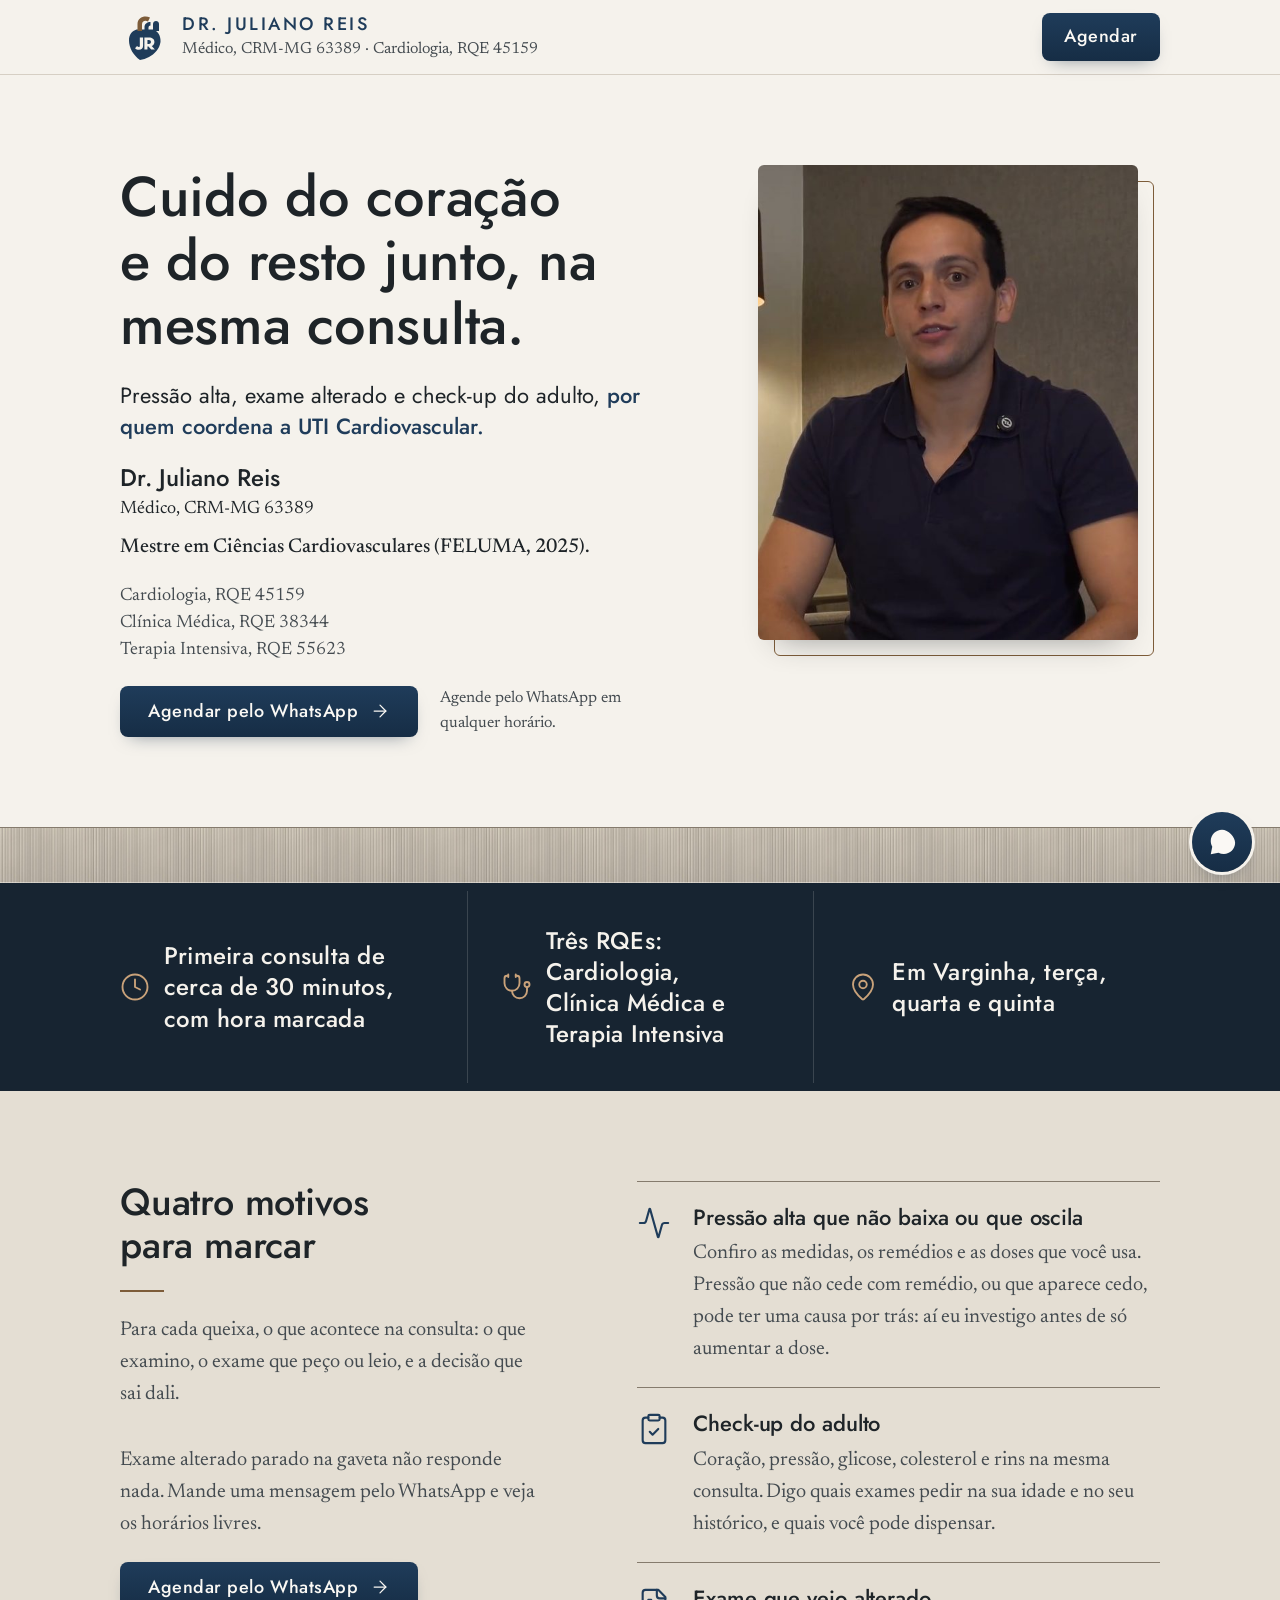
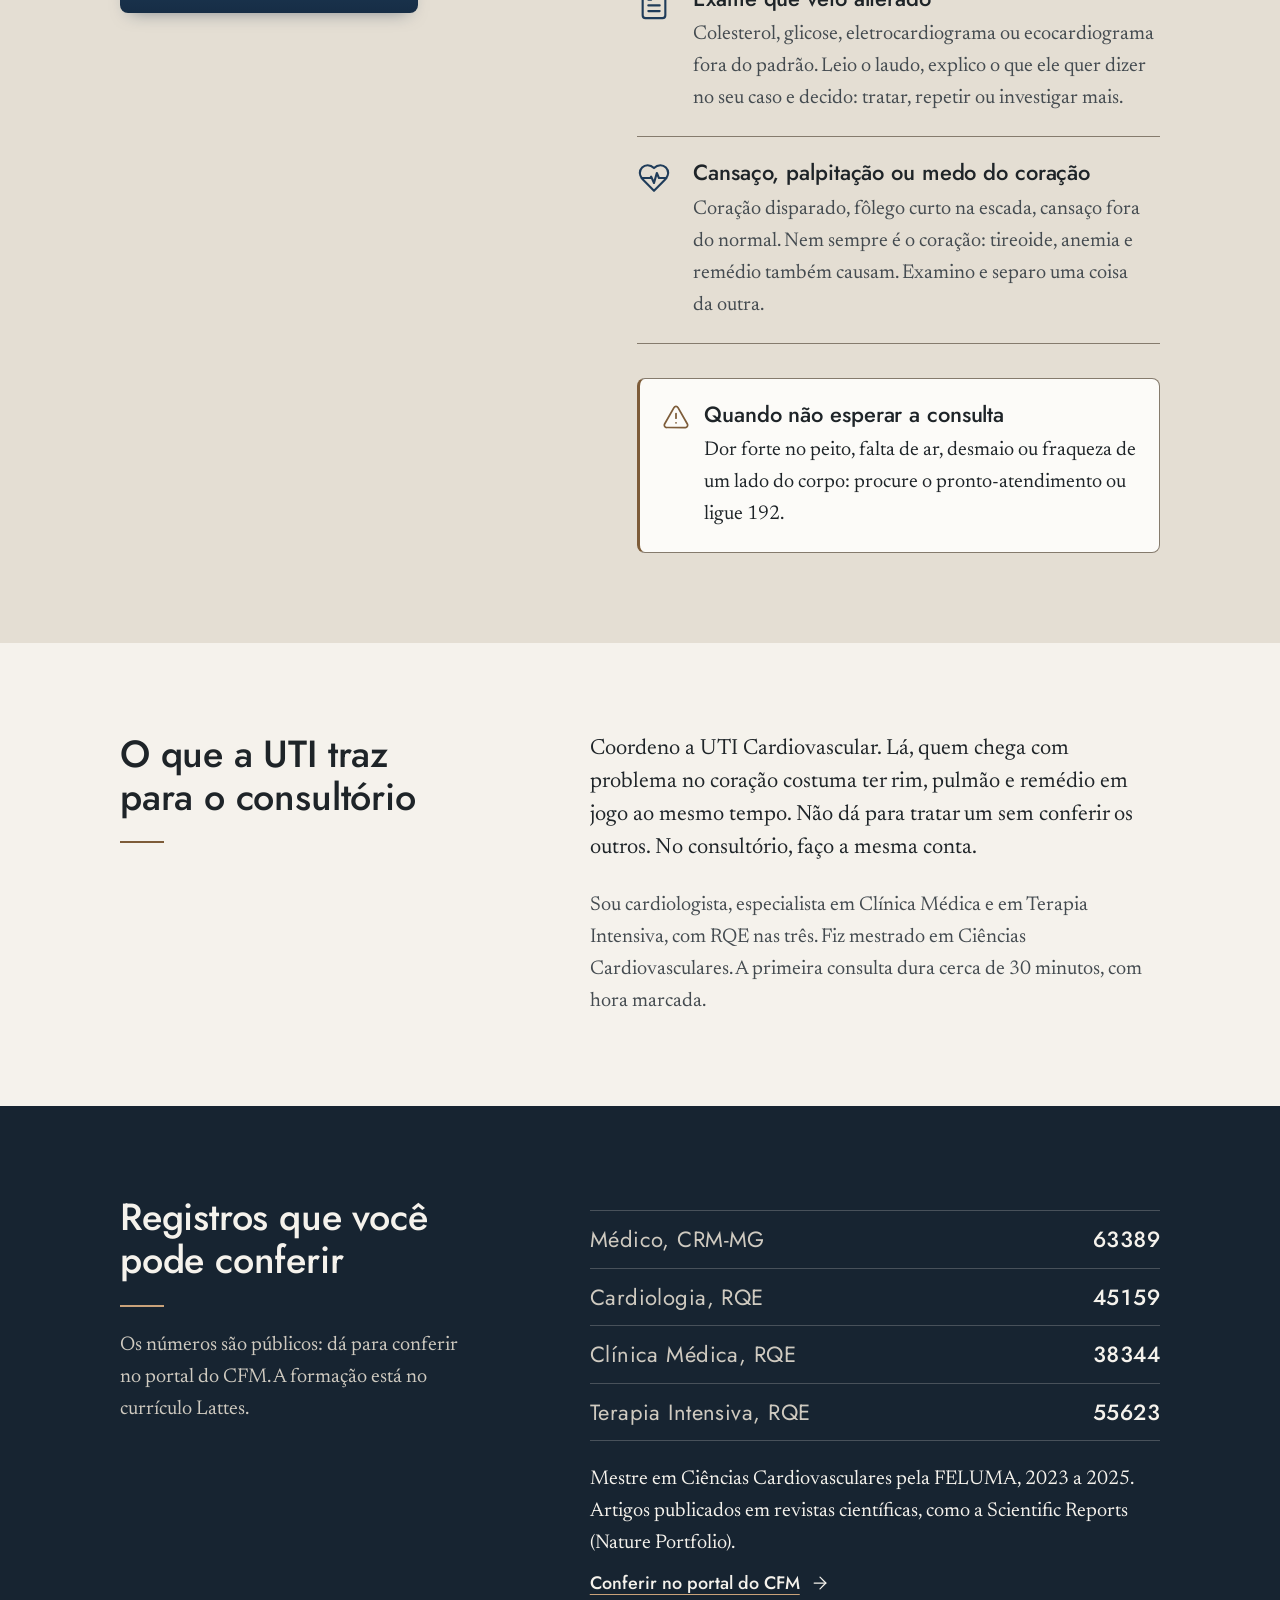
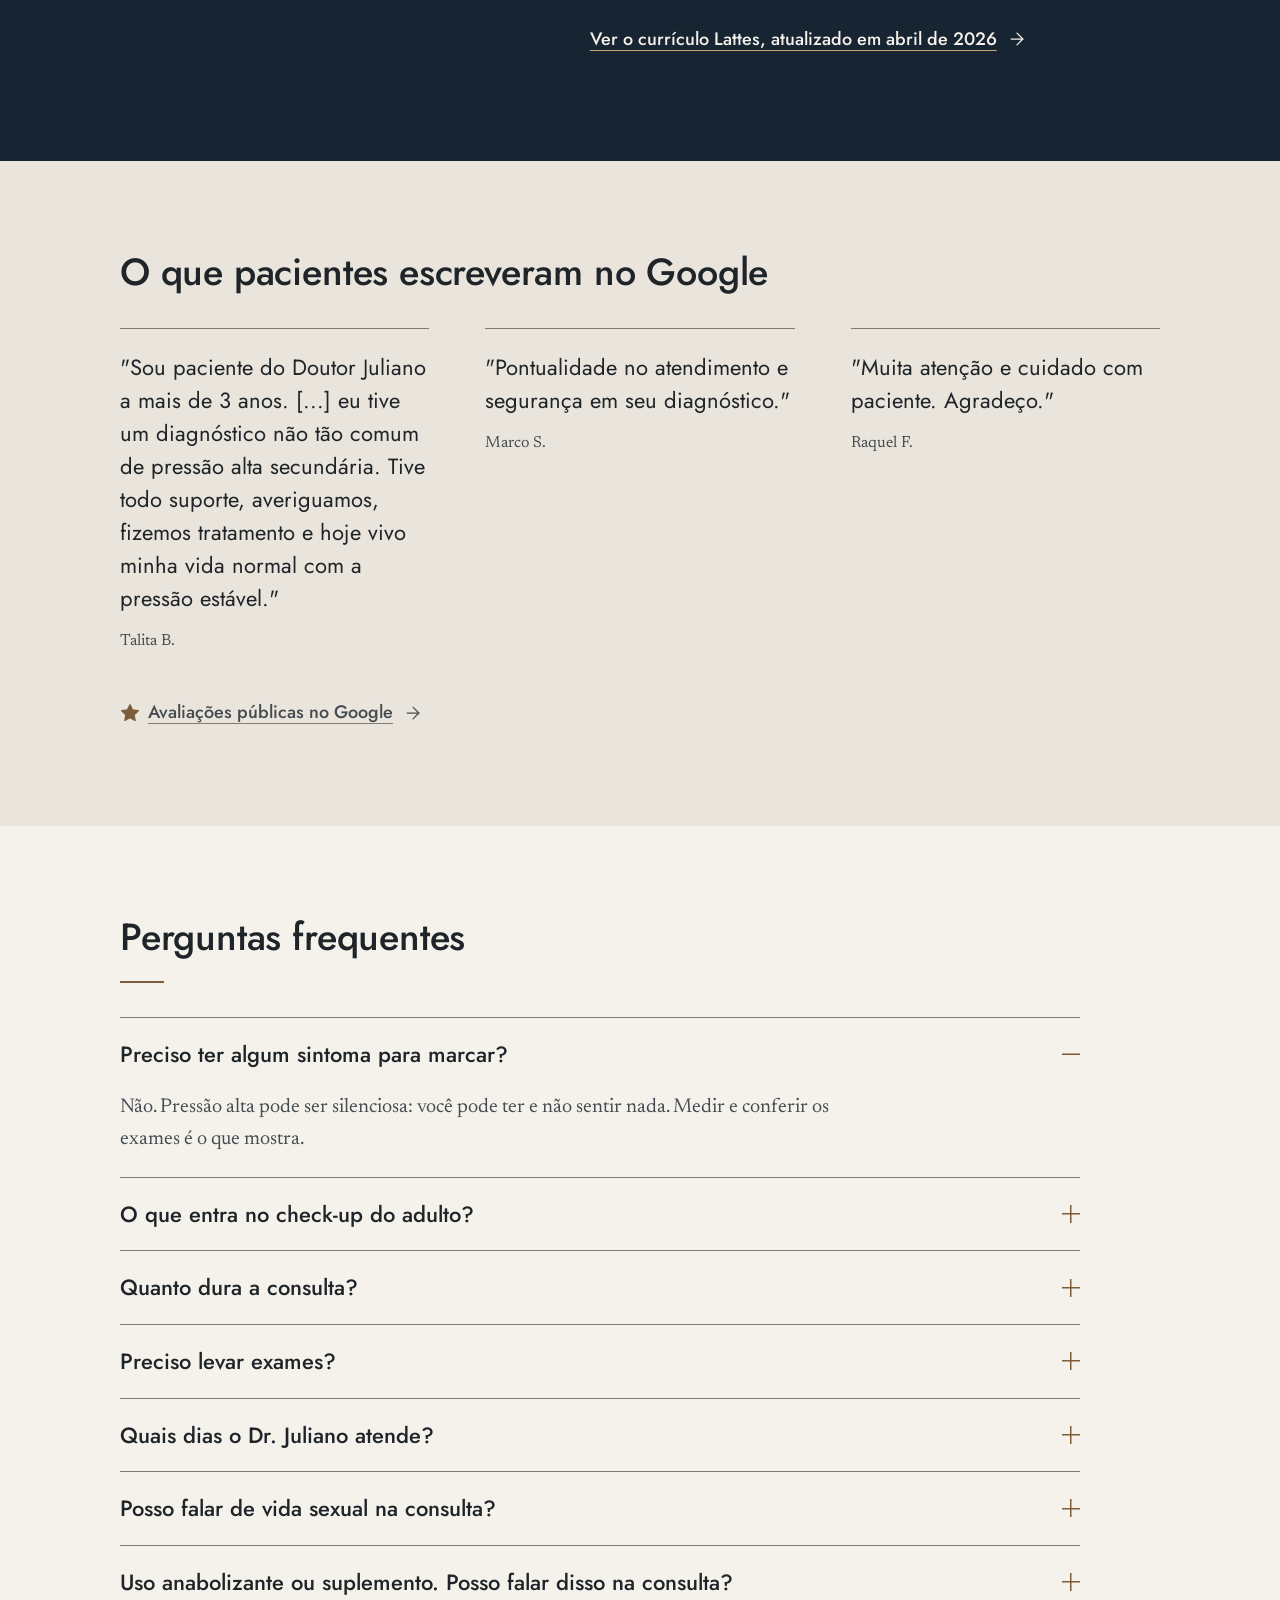
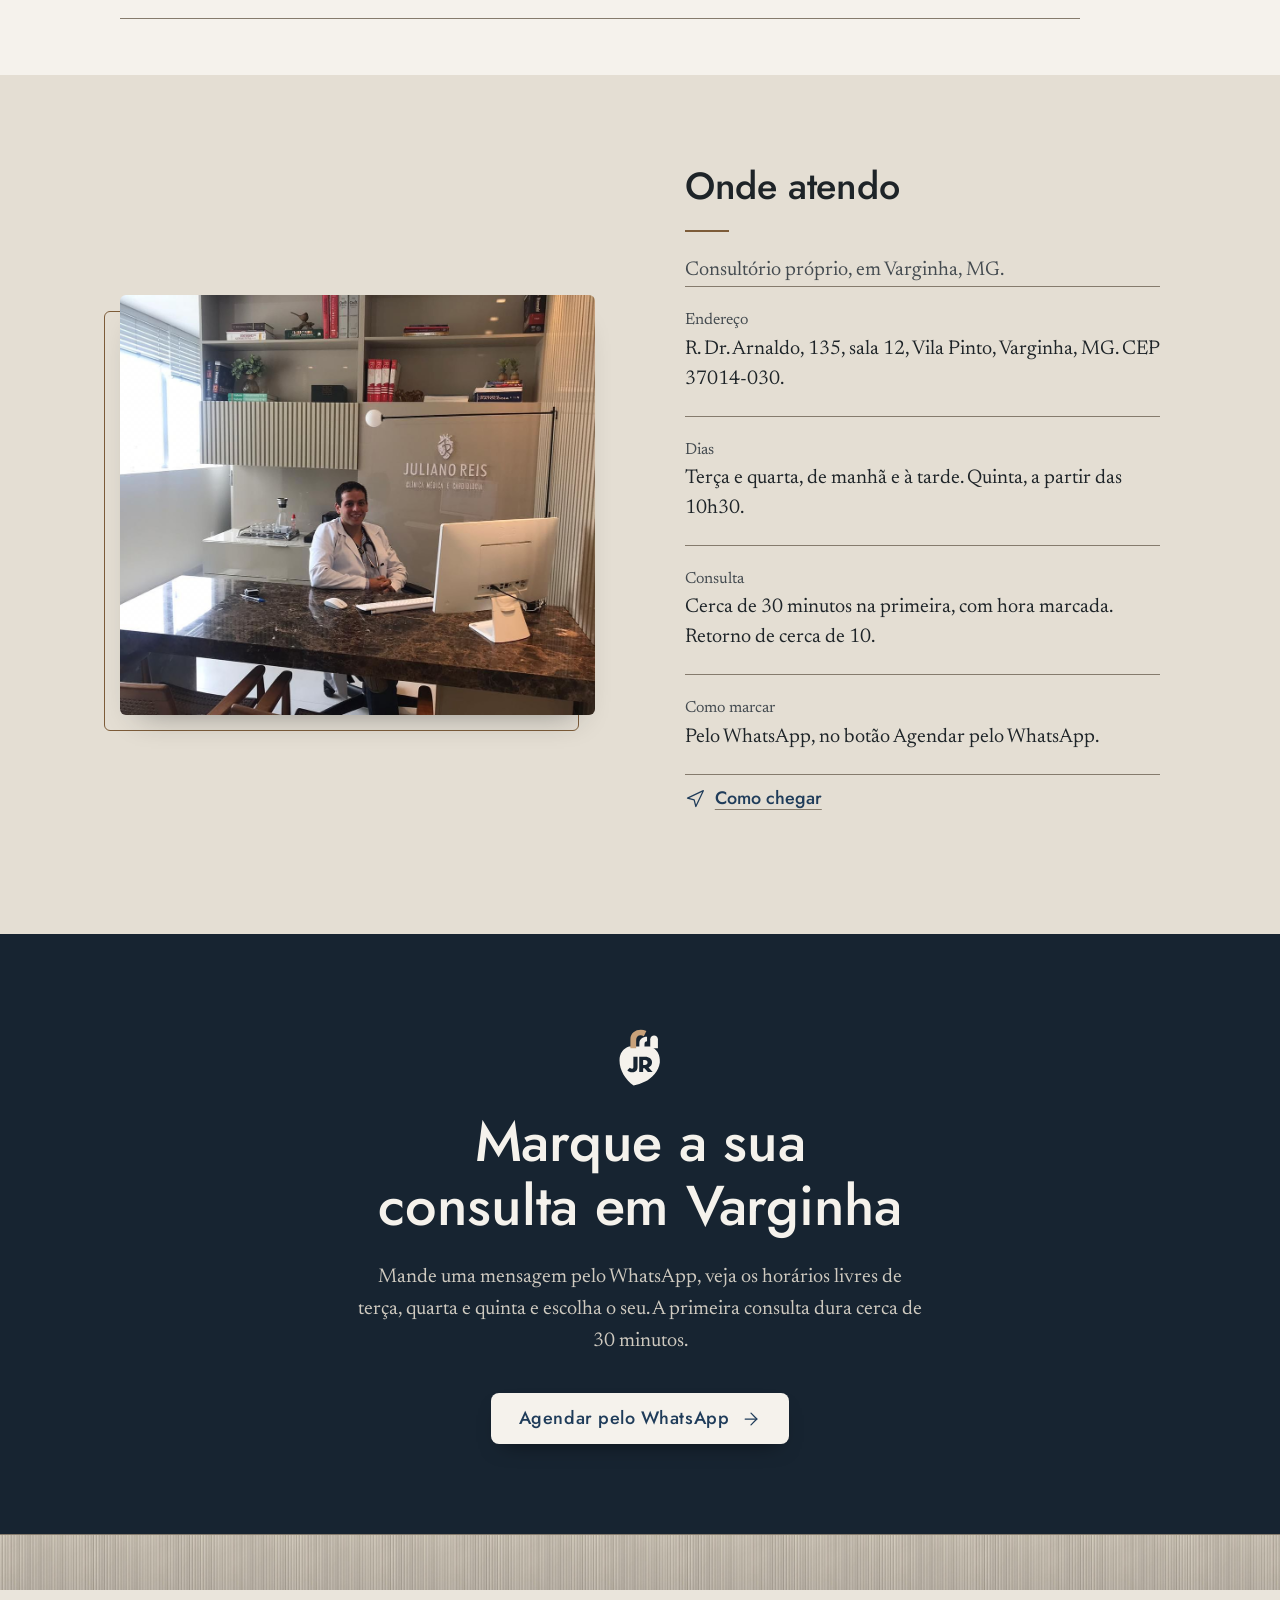
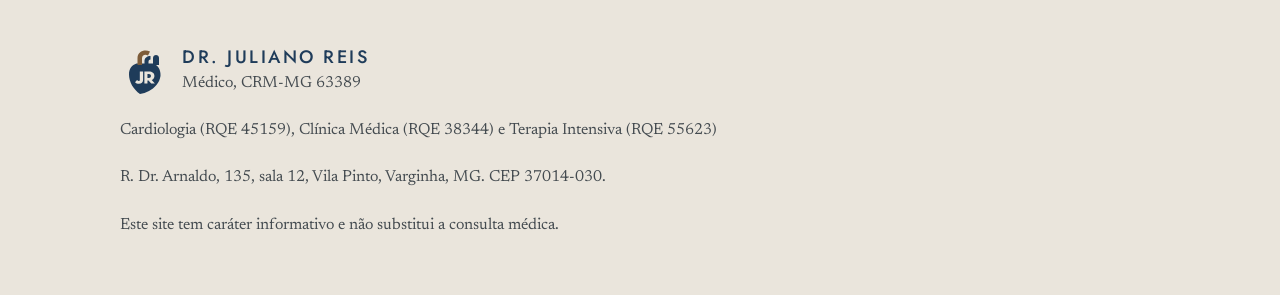
==== commit 7ab966ed: "GTM-WLNVM3WN no head e noscript (gerador, 14/11/2026)" ====
--- a/index.html
+++ b/index.html
@@ -1,6 +1,9 @@
 <!doctype html>
 <html lang="pt-BR">
 <head>
+<!-- Google Tag Manager -->
+<script>(function(w,d,s,l,i){w[l]=w[l]||[];w[l].push({'gtm.start':new Date().getTime(),event:'gtm.js'});var f=d.getElementsByTagName(s)[0],j=d.createElement(s),dl=l!='dataLayer'?'&l='+l:'';j.async=true;j.src='https://www.googletagmanager.com/gtm.js?id='+i+dl;f.parentNode.insertBefore(j,f);})(window,document,'script','dataLayer','GTM-WLNVM3WN');</script>
+<!-- End Google Tag Manager -->
 <meta charset="utf-8">
 <meta name="viewport" content="width=device-width,initial-scale=1">
 <title>Dr. Juliano Reis, cardiologista em Varginha (RQE 45159)</title>
@@ -103,6 +106,7 @@
 .id .cred{margin-top:10px;font-size:var(--juliano-t-legenda);line-height:1.4;font-weight:500;color:var(--juliano-ink)}
 .acoes{grid-area:acoes;display:grid;gap:var(--juliano-e-2);justify-items:start}
 .acoes .btn{width:100%}
+.acoes .micro{margin:0}
 /* o ripado do painel de madeira: faixa decorativa na base do hero, nunca atras de texto. O unico movimento autoral da pagina: varre da esquerda para a direita uma vez, na carga */
 .ripado{display:block;height:44px;margin-top:var(--juliano-e-5);background:url(fotos/amb-ripado.jpg) center 30%/auto 180% repeat-x;border-top:1px solid var(--juliano-hair-forte)}
 .js .ripado{animation:ripado-entra 1.3s .2s cubic-bezier(.16,1,.3,1) both}
@@ -333,55 +337,30 @@
 
 #wa-modal,.wafloat{
   --wa:#25D366;
-  --wa-head-a:var(--juliano-surface);--wa-head-b:var(--juliano-ink);
+  --wa-head-a:var(--juliano-accent);--wa-head-b:var(--juliano-accent-deep,var(--juliano-accent));
   --wa-accent:var(--juliano-accent);--wa-accent-d:var(--juliano-accent-deep,var(--juliano-accent));
-  --wa-band:var(--juliano-clay,var(--juliano-paper-2,var(--juliano-paper)));--wa-surface:var(--juliano-surface);--wa-line:var(--juliano-hair-forte);
+  --wa-band:var(--juliano-paper-2,var(--juliano-paper));--wa-surface:var(--juliano-surface);--wa-line:var(--juliano-hair-forte);
   --wa-ink:var(--juliano-ink);--wa-muted:var(--juliano-ink-3);
   --wa-head-font:var(--juliano-display);--wa-body-font:var(--juliano-body);
 }
-/* header claro e centrado, foto com o contorno fino deslocado, sem bloco de cor. O X mora no canto e o texto do header e centrado e estreito: nunca se cruzam. */
-#wa-modal .widget{width:400px;max-height:calc(100dvh - 24px);overflow-y:auto;border-radius:20px;box-shadow:var(--juliano-sombra-foto,0 24px 60px -20px rgba(0,0,0,.35))}
-#wa-modal .wa-close{width:44px;height:44px;top:10px;right:10px;background:var(--juliano-paper-2,var(--juliano-paper));color:var(--juliano-ink);border:1px solid var(--juliano-hair);transition:background var(--juliano-dur,.2s) var(--juliano-ease,ease)}
-#wa-modal .wa-close:hover{background:var(--juliano-clay,var(--juliano-paper-2,var(--juliano-paper)))}
+#wa-modal .widget{width:400px;max-height:calc(100dvh - 24px);overflow-y:auto;border-radius:20px}
+#wa-modal .wa-close{width:44px;height:44px;top:8px;right:8px;background:var(--juliano-paper-2,var(--juliano-paper));color:var(--juliano-ink);border:1px solid var(--juliano-hair)}
 #wa-modal .wa-close svg{width:18px;height:18px}
-#wa-modal .whead{flex-direction:column;justify-content:center;gap:.9rem;padding:1.9rem 1.5rem 1.35rem;background:var(--juliano-surface);color:var(--juliano-ink);text-align:center}
-#wa-modal .avatar{width:88px;height:88px;border:0;background:none;display:block;margin:0 6px 0 0}
-#wa-modal .avatar::before{content:"";position:absolute;inset:0;border:1.5px solid var(--juliano-accent);border-radius:50%;transform:translate(6px,5px)}
-#wa-modal .avatar img{position:relative;box-shadow:0 0 0 3px var(--juliano-surface)}
-#wa-modal .who{align-items:center;gap:.3rem}
-#wa-modal .nm{font-weight:400;font-size:1.25rem;color:var(--juliano-ink)}
-#wa-modal .cred{font-size:.9375rem;font-weight:400;color:var(--juliano-ink-2);line-height:1.4}
-#wa-modal .online{justify-content:center;gap:.55rem;padding:.7rem 1.5rem;border-top:1px solid var(--juliano-hair);font-size:.9375rem;font-weight:500;color:var(--juliano-ink)}
-#wa-modal .online .ico{flex:none;width:20px;height:20px;color:var(--juliano-accent-deep,var(--juliano-accent))}
-#wa-modal .wbody{padding:1.6rem 1.5rem 1.75rem}
-#wa-modal .lead-line{font-weight:400;font-size:1.45rem;letter-spacing:.02em;line-height:1.3;text-align:center;text-wrap:balance;margin-bottom:1.25rem}
-#wa-modal .field{margin-bottom:.55rem}
-#wa-modal .field .lbl{font-size:1rem;font-weight:500;color:var(--juliano-ink);margin-bottom:.4rem}
-#wa-modal .field input{font-size:1.125rem;height:52px;border-color:var(--juliano-hair-forte)}
-#wa-modal .field input::placeholder{color:var(--juliano-ink-3)}
-#wa-modal .field input:focus{border-color:var(--juliano-ink);box-shadow:0 0 0 3px color-mix(in srgb,var(--juliano-accent) 30%,transparent)}
-#wa-modal .wa-hint{margin:0 0 1.3rem;font-size:.9375rem;line-height:1.45;color:var(--juliano-ink-2)}
+#wa-modal .nm{font-size:1.25rem}
+#wa-modal .cred{font-size:.875rem;line-height:1.4}
+#wa-modal .online{font-size:.9375rem;font-weight:500;color:var(--juliano-ink)}
+#wa-modal .lead-line{color:var(--juliano-ink)}
+#wa-modal .field .lbl{font-size:.9375rem;color:var(--juliano-ink)}
+#wa-modal .field input{font-size:1.125rem;height:52px}
+#wa-modal .wa-hint{margin:.5rem 0 1.1rem;font-size:.9375rem;line-height:1.45;color:var(--juliano-ink-2)}
 #wa-modal .wa-err-msg{font-size:1rem;font-weight:500;color:var(--juliano-erro,#A03A34)}
 #wa-modal .field input.wa-err,#wa-modal .field input.wa-err:focus{border-color:var(--juliano-erro,#A03A34);box-shadow:0 0 0 3px color-mix(in srgb,var(--juliano-erro,#A03A34) 20%,transparent)}
-#wa-modal .btn{font-family:var(--juliano-body);font-weight:500;font-size:1.0625rem;letter-spacing:.01em;color:var(--juliano-on-accent);background:var(--juliano-cta-gradient,linear-gradient(180deg,var(--juliano-accent) 0%,var(--juliano-accent-deep,var(--juliano-accent)) 100%));box-shadow:var(--juliano-sombra-btn,0 0 0 0 transparent);border-radius:var(--juliano-r-btn,12px)}
-#wa-modal .btn:hover{filter:none;background:var(--juliano-cta-gradient-hover,var(--juliano-cta-gradient,linear-gradient(180deg,var(--juliano-accent) 0%,var(--juliano-accent-deep,var(--juliano-accent)) 100%)));box-shadow:var(--juliano-sombra-btn-hover,var(--juliano-sombra-btn,0 0 0 0 transparent))}
+#wa-modal .btn{background:#1A7F43}  /* verde WhatsApp escurecido: texto branco a 5:1 (o #25D366 dava 1,98:1) */
+#wa-modal .btn:hover{background:#156B38;filter:none}
 #wa-modal .btn .wa-ic{fill:currentColor}
-#wa-modal :focus-visible{outline:2px solid var(--juliano-ink);outline-offset:3px}
-/* tela 2: o X ocupa a faixa de cima (44px + 10px), o aviso comeca abaixo dela */
-#wa-modal .warn-body{padding:3.5rem 1.5rem 1.6rem}
-#wa-modal .notice{background:var(--juliano-paper);border:1px solid var(--juliano-hair-forte);border-radius:16px;padding:1.25rem 1.3rem 1.35rem}
-#wa-modal .notice-head{padding:0;border-radius:0;background:none;color:var(--juliano-ink);gap:.6rem;margin-bottom:.8rem;font-family:var(--juliano-display);font-weight:400;font-size:1.125rem;letter-spacing:.02em;line-height:1.3}
-#wa-modal .notice-head .ic{flex:none;width:1.5rem;height:1.5rem;color:var(--juliano-accent-deep,var(--juliano-accent))}
+#wa-modal .warn-body{padding-top:3.5rem}  /* o X ocupa a faixa de cima na tela do aviso */
 #wa-modal .notice p{font-size:1.0625rem}
-#wa-modal .notice .num,#wa-modal .num-reinforce b{font-family:var(--juliano-body);font-weight:500}
-#wa-modal .num-reinforce{font-size:1rem;color:var(--juliano-ink-2)}
-#wa-modal .back{font-size:1rem;min-height:44px;color:var(--juliano-ink-2);text-decoration:underline;text-underline-offset:3px}
-@media (max-height:700px){
-  #wa-modal .whead{padding-top:1.5rem;gap:.7rem}
-  #wa-modal .avatar{width:72px;height:72px}
-  #wa-modal .wbody{padding-top:1.25rem}
-  #wa-modal .lead-line{margin-bottom:1rem}
-}
+#wa-modal .back{font-size:1rem;min-height:44px}
 /* flutuante na cor da marca, com anel do fundo: sem ele o botao some sobre faixas de cor */
 .wafloat{right:28px;bottom:28px;width:60px;height:60px;background:var(--juliano-cta-gradient,linear-gradient(180deg,var(--juliano-accent) 0%,var(--juliano-accent-deep,var(--juliano-accent)) 100%));box-shadow:0 0 0 3px var(--juliano-paper),var(--juliano-sombra-btn,0 0 0 0 transparent);transition:transform var(--juliano-dur,.2s) var(--juliano-ease,ease),box-shadow var(--juliano-dur,.2s) var(--juliano-ease,ease)}
 .wafloat svg{fill:var(--juliano-on-accent)}
@@ -401,9 +380,18 @@
 [data-sticky]{transition:transform .3s ease,visibility 0s}
 [data-sticky].sticky-off{transform:translateY(110%);visibility:hidden;transition:transform .3s ease,visibility 0s .3s}
 @media (prefers-reduced-motion:reduce){[data-sticky],[data-sticky].sticky-off{transition:none}}
+/* celular: o CTA do hero some e a barra fixa fica visivel desde o topo, igual em toda LP de medico (Felipe, 14/11/2026; Fred, Aline). Alvo escondido nunca intersecta, entao a barra nao sai. */
+@media (max-width:879px){[data-sticky-alvo]{display:none!important}:has(> .hero-micro){display:none!important}}
+/* a frase padrao "Agende pelo WhatsApp em qualquer horario." mora na barra fixa no celular (Felipe, 14/11/2026); o gerador injeta o paragrafo .sticky-micro (sem tag literal aqui: o gabarito contaria o comentario como texto) */
+[data-sticky]{flex-wrap:wrap}
+.sticky-micro{flex-basis:100%;margin:8px 0 0;text-align:center;font-size:.9375rem;font-weight:500;line-height:1.3;color:inherit}
+@media (min-width:880px){.sticky-micro{display:none}}
 </style>
 </head>
 <body>
+<!-- Google Tag Manager (noscript) -->
+<noscript><iframe src="https://www.googletagmanager.com/ns.html?id=GTM-WLNVM3WN" height="0" width="0" style="display:none;visibility:hidden"></iframe></noscript>
+<!-- End Google Tag Manager (noscript) -->
 <script>document.documentElement.classList.add('js');</script>
 <svg width="0" height="0" style="position:absolute" aria-hidden="true" focusable="false">
   <defs>
@@ -450,6 +438,7 @@
     <p class="rqe"><span>Cardiologia, RQE 45159</span><span>Clínica Médica, RQE 38344</span><span>Terapia Intensiva, RQE 55623</span></p>
     <div class="acoes">
       <button class="btn" type="button" data-wa data-sticky-alvo>Agendar pelo WhatsApp <svg class="ico seta" viewBox="0 0 24 24" aria-hidden="true"><use href="#i-seta"/></svg></button>
+      <p class="micro leg"><span class="hero-micro">Agende pelo WhatsApp em qualquer horário.</span></p>
     </div>
   </div>
   <span class="ripado" aria-hidden="true"></span>
@@ -603,6 +592,7 @@
 <div class="sticky" data-bloco="cta-flutuante" data-sticky>
   <button class="btn" type="button" data-wa>Agendar pelo WhatsApp <svg class="ico seta" viewBox="0 0 24 24" aria-hidden="true"><use href="#i-seta"/></svg></button>
   <noscript><a class="btn" href="https://wa.me/5535988334600?text=Ol%C3%A1%2C%20Dr.%20Juliano!%20Vim%20pelo%20seu%20site%20e%20gostaria%20de%20marcar%20uma%20consulta.">Agendar pelo WhatsApp</a></noscript>
+  <p class="sticky-micro">Agende pelo WhatsApp em qualquer horário.</p>
 </div>
 
 <script>
@@ -641,16 +631,17 @@
     <!-- tela 1: captura -->
     <div class="screen active" id="wa-s1">
       <div class="whead">
-        <span class="avatar foto">
-          <img src="fotos/juliano-retrato.jpg" alt="Retrato do Dr. Juliano Reis" width="96" height="96" decoding="async">
+        <span class="avatar">
+          <svg viewBox="0 0 24 24" fill="none" stroke="#fff" stroke-width="1.9" stroke-linecap="round" stroke-linejoin="round" aria-hidden="true"><path d="M4 13a8 8 0 0 1 16 0"/><path d="M4 13v3a2 2 0 0 0 2 2h1v-5H6a2 2 0 0 0-2 2z"/><path d="M20 13v3a2 2 0 0 1-2 2h-1v-5h1a2 2 0 0 1 2 2z"/><path d="M17 18a3 3 0 0 1-3 2.5h-2"/></svg>
+          <span class="on"></span>
         </span>
         <div class="who">
-          <span class="nm">Dr. Juliano Reis</span>
-          <span class="cred">Médico · CRM-MG 63389 · Cardiologia RQE 45159</span>
-          <span class="cred">Clínica Médica · RQE 38344</span>
+          <span class="nm">Lia</span>
+          <span class="cred">Atendente do Dr. Juliano Reis · Cardiologista</span>
+          <span class="cred">Consultório em Varginha, MG</span>
         </div>
       </div>
-      <div class="online"><span class="dot"></span>Consultório em Varginha, MG</div>
+      <div class="online"><span class="dot"></span>Online 24h · responde na hora</div>
       <div class="wbody">
         <div class="lead-line">Agende sua consulta</div>
         <label class="field">
@@ -674,7 +665,7 @@
           </div>
           <p>Ao abrir o WhatsApp, pode aparecer um aviso de <b>"número desconhecido"</b>.</p>
           <p><b>Isso é normal.</b> O número <b class="num" data-wa-num></b>, da <b>Dr. Juliano Reis</b>, é oficial.</p>
-          <p>É só clicar em <b>Continuar</b> para falar com o Dr. Juliano.</p>
+          <p>É só clicar em <b>Continuar</b> para falar com a Lia.</p>
         </div>
         <button class="btn" id="wa-last-step" type="button">
           <svg class="wa-ic" viewBox="0 0 24 24" fill="#fff" aria-hidden="true"><path d="M17.5 14.4c-.3-.15-1.8-.9-2-1s-.5-.15-.7.15-.8 1-1 1.2-.35.2-.65.05a8.1 8.1 0 0 1-2.4-1.5 9 9 0 0 1-1.65-2.05c-.15-.3 0-.45.15-.6l.45-.5c.15-.2.2-.3.3-.5s0-.4 0-.55-.7-1.65-.95-2.25-.5-.5-.7-.5h-.6c-.2 0-.55.05-.85.35a3.6 3.6 0 0 0-1.1 2.65 6.3 6.3 0 0 0 1.3 3.3 14.3 14.3 0 0 0 5.5 4.85c.75.3 1.35.5 1.8.65.75.25 1.45.2 2 .1.6-.1 1.8-.75 2.05-1.45s.25-1.35.2-1.45-.25-.2-.55-.35z"/></svg>
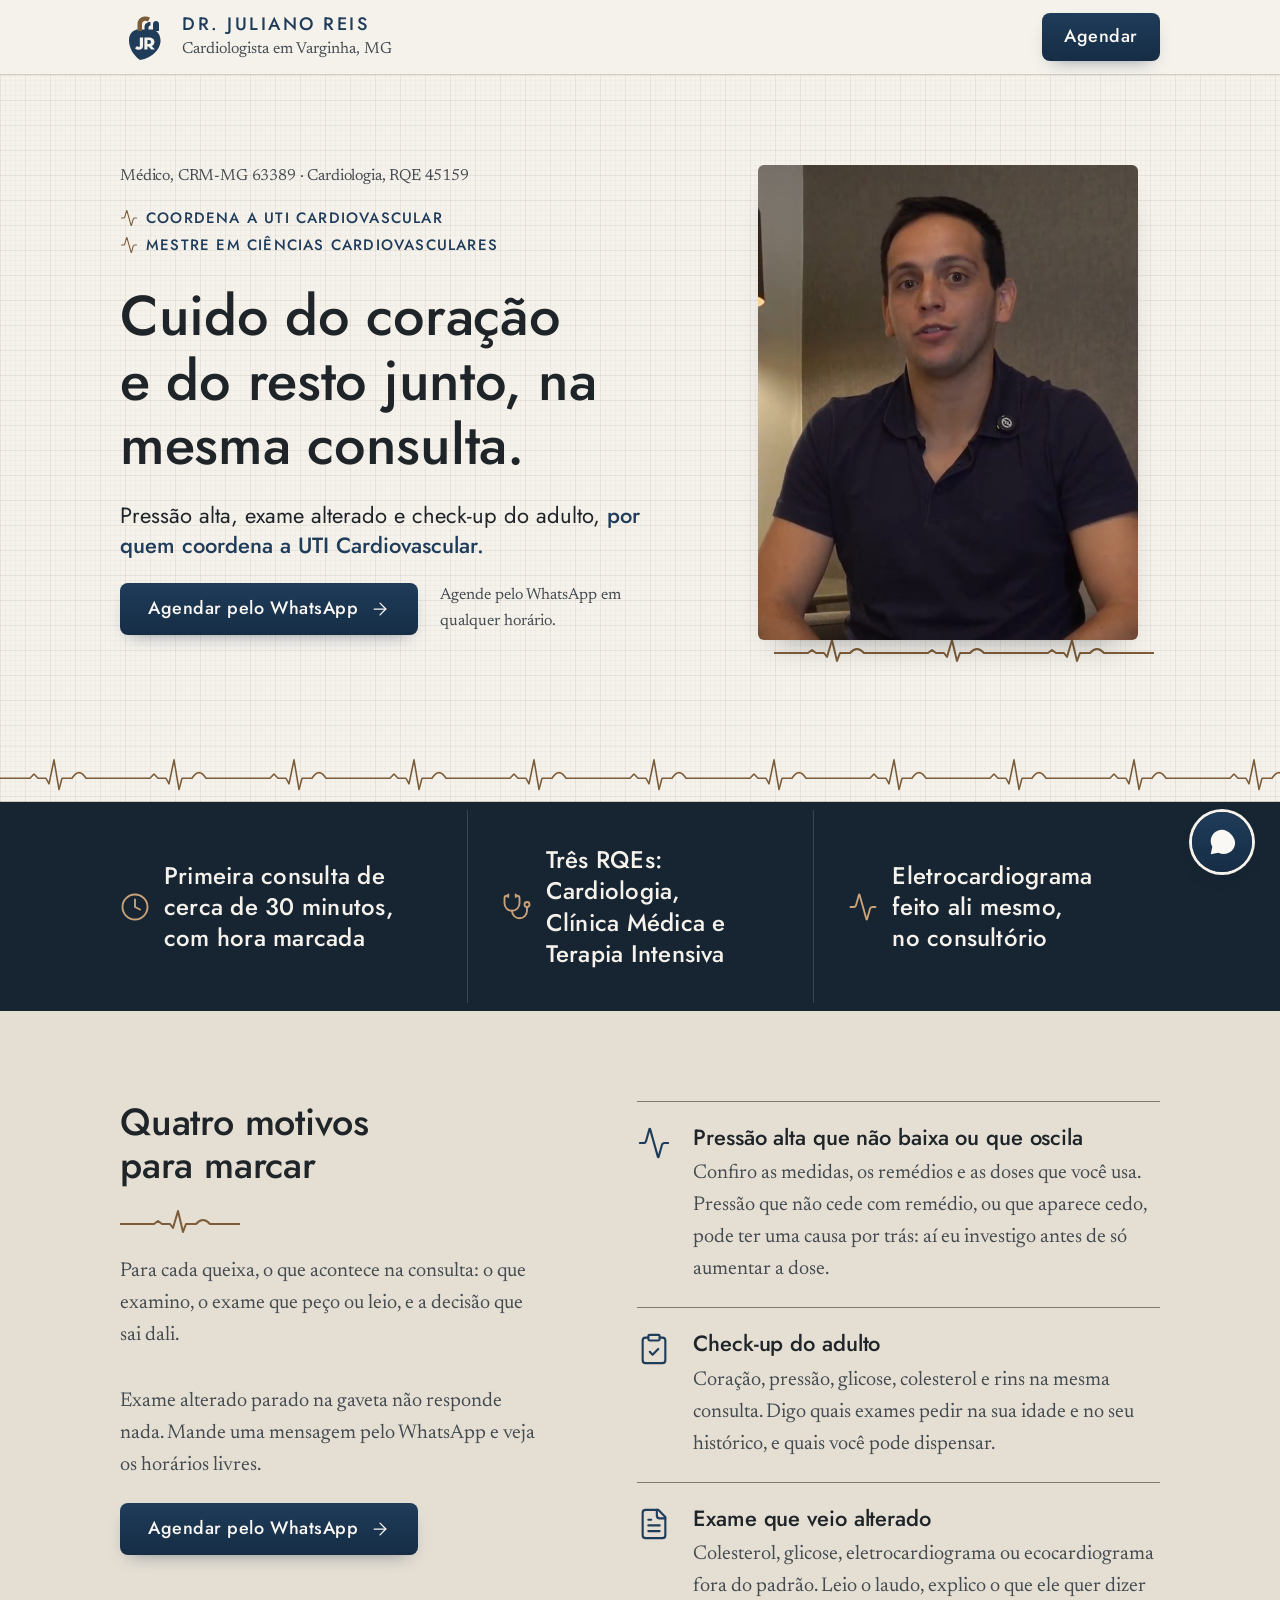
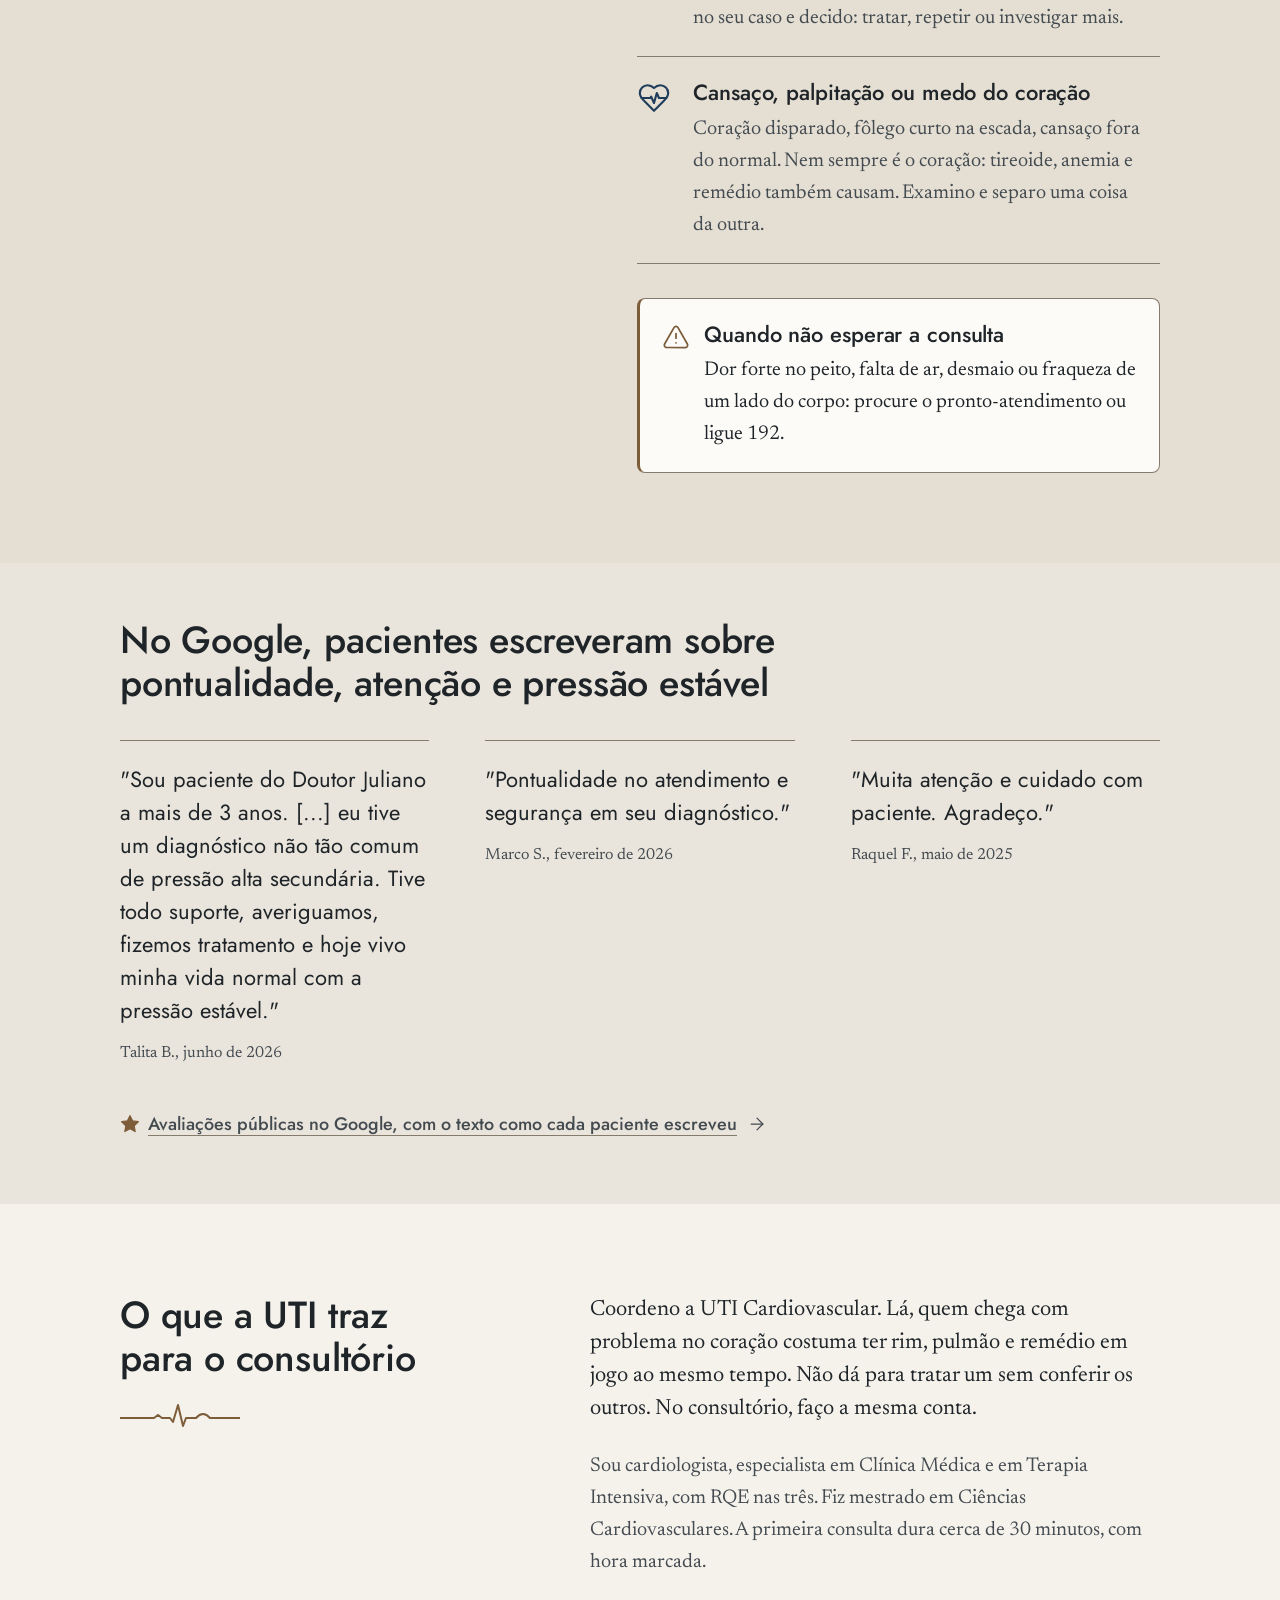
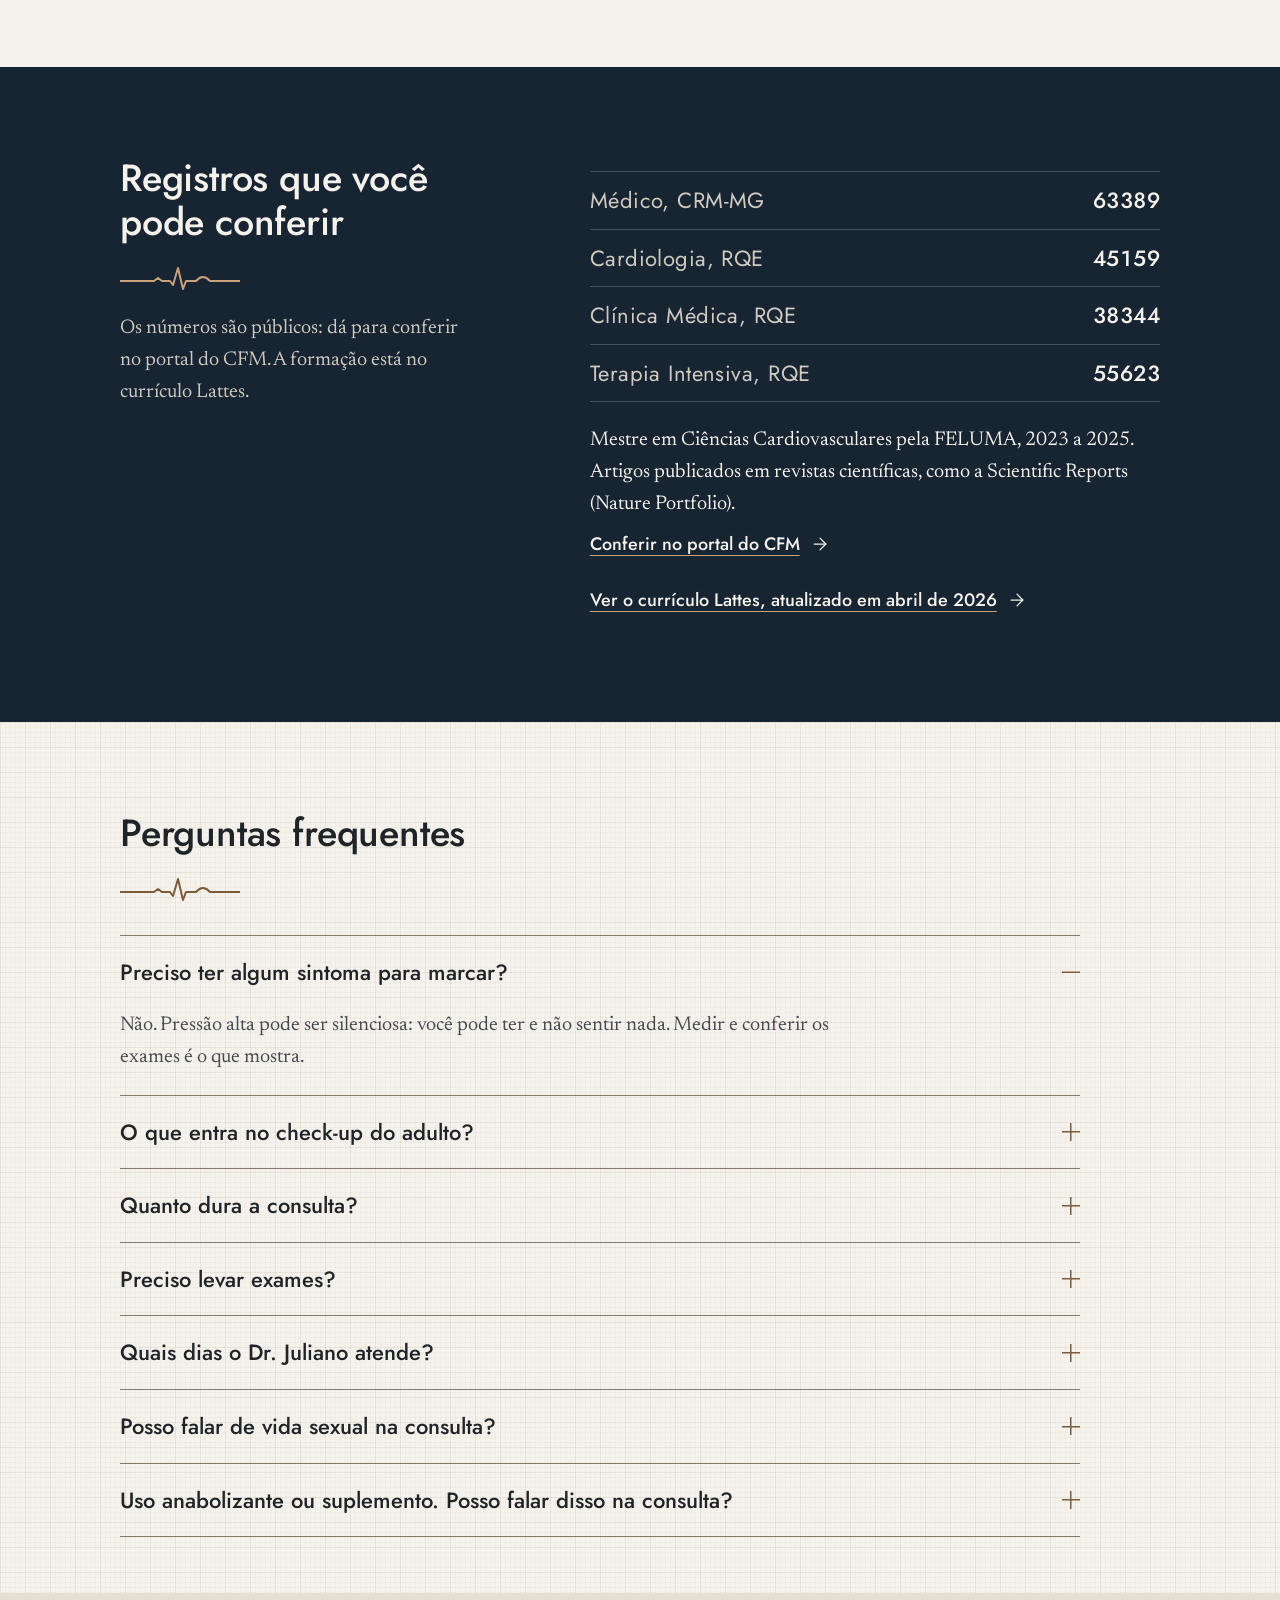
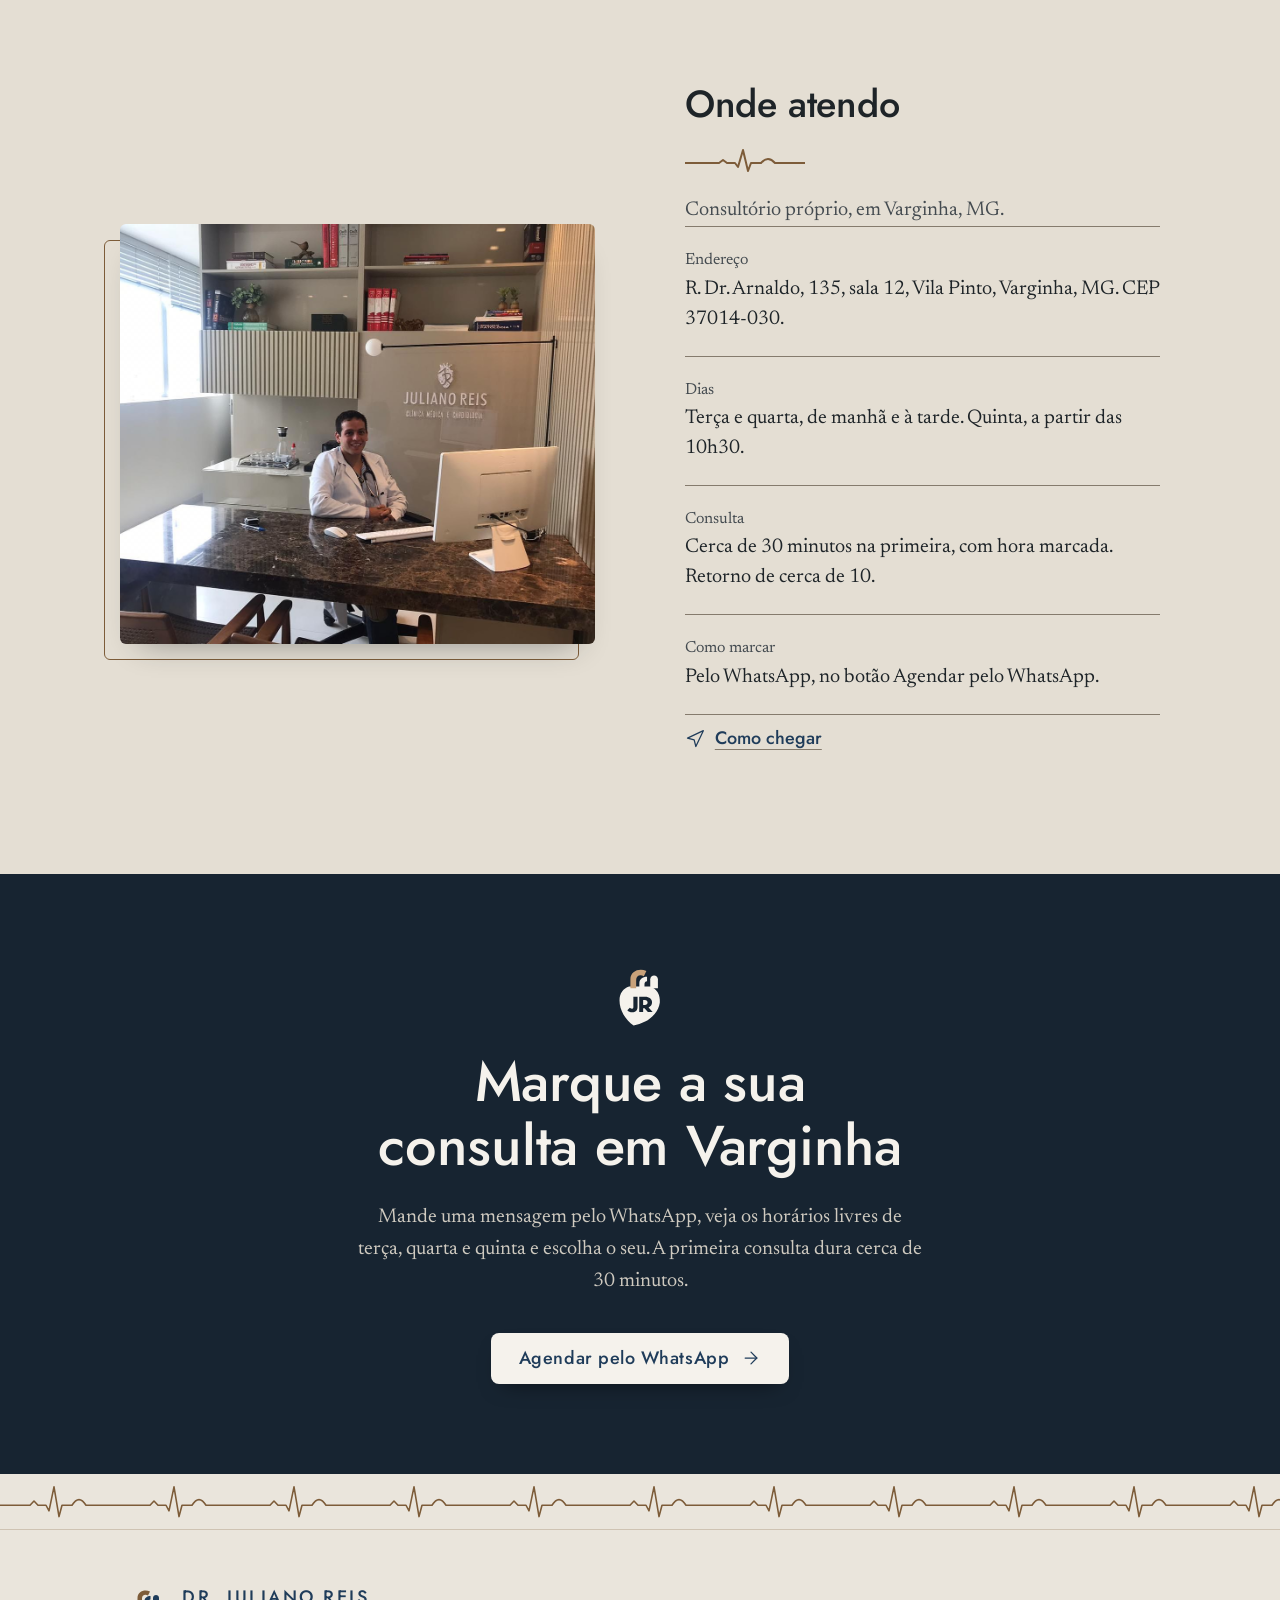
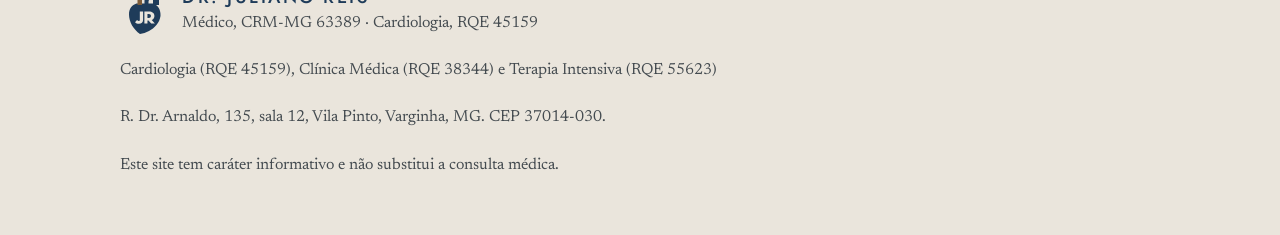
==== commit b2266cc0: "v1: topo no padrão ML, faixa com ECG no consultório" ====
--- a/index.html
+++ b/index.html
@@ -91,19 +91,16 @@
 
 /* ---------- hero: o eixo, o nome, uma linha de prova, um botao, o apoio ---------- */
 .hero{position:relative;padding:var(--juliano-e-4) 0 0;background:var(--juliano-paper)}
-.hero .wrap{display:grid;grid-template-columns:auto minmax(0,1fr);grid-template-areas:"h1 h1" "sub sub" "foto id" "rqe rqe" "acoes acoes";column-gap:var(--juliano-e-3);row-gap:var(--juliano-e-3);align-items:start}
+.hero .wrap{display:grid;grid-template-columns:minmax(0,1fr);grid-template-areas:"reg" "chips" "h1" "sub" "acoes" "foto";row-gap:var(--juliano-e-2);align-items:start}
+.hero .legal{grid-area:reg;margin:0;font-size:var(--juliano-t-rotulo);line-height:1.4;letter-spacing:-.01em;color:var(--juliano-ink-2)}
+.chips{grid-area:chips;list-style:none;margin:0 0 var(--juliano-e-1);padding:0;display:flex;flex-wrap:wrap;gap:var(--juliano-e-1) var(--juliano-e-3)}
+.chips li{display:inline-flex;align-items:center;gap:8px;font-family:var(--juliano-display);font-weight:var(--juliano-peso-titulo);font-size:15px;line-height:1.25;text-transform:uppercase;letter-spacing:.08em;color:var(--juliano-accent)}
+.chips .ico{width:18px;height:18px;flex:none;color:var(--juliano-bronze)}
 .hero h1{grid-area:h1}
 .sub{grid-area:sub;margin:0;max-width:34em;font-family:var(--juliano-display);font-weight:400;font-size:var(--juliano-t-lede);line-height:1.4;color:var(--juliano-ink)}
 .sub .uti{color:var(--juliano-accent);font-weight:500}
-.foto{grid-area:foto;position:relative;margin:0;width:116px}
-.foto img{display:block;width:116px;height:145px;object-fit:cover;object-position:50% 50%;border-radius:var(--juliano-r-foto);box-shadow:var(--juliano-sombra-foto);background:var(--juliano-greige)}
-.id{grid-area:id;min-width:0}
-.id p{margin:0}
-.id .nome{font-family:var(--juliano-display);font-weight:var(--juliano-peso-titulo);font-size:19px;line-height:1.25;color:var(--juliano-ink)}
-.id .crm{margin-top:4px;font-size:var(--juliano-t-legenda);line-height:1.4;color:var(--juliano-ink)}
-.rqe{grid-area:rqe;margin:0;font-size:var(--juliano-t-legenda);line-height:1.5;color:var(--juliano-ink-2)}
-.rqe span{display:block;white-space:nowrap}
-.id .cred{margin-top:10px;font-size:var(--juliano-t-legenda);line-height:1.4;font-weight:500;color:var(--juliano-ink)}
+.foto{grid-area:foto;position:relative;margin:0}
+.foto img{display:block;width:100%;height:260px;object-fit:cover;object-position:50% 30%;border-radius:var(--juliano-r-foto);box-shadow:var(--juliano-sombra-foto);background:var(--juliano-greige)}
 .acoes{grid-area:acoes;display:grid;gap:var(--juliano-e-2);justify-items:start}
 .acoes .btn{width:100%}
 .acoes .micro{margin:0}
@@ -159,7 +156,7 @@
 .prova .link-seta:hover{text-decoration-color:var(--juliano-on-night)}
 
 /* ---------- avaliacoes: papel 2. Tres falas de pacientes, a fonte publica no fim. Sem nota numerica ---------- */
-.avaliacoes{background:var(--juliano-paper-2);padding:var(--juliano-e-6) 0}
+.avaliacoes{background:var(--juliano-paper-2);padding:var(--juliano-e-5) 0}
 .avaliacoes .wrap{display:grid;gap:var(--juliano-e-4)}
 .avaliacoes .vozes{list-style:none;margin:0;padding:0;display:grid;gap:var(--juliano-e-4)}
 .avaliacoes .voz{margin:0;padding-top:var(--juliano-e-3);border-top:1px solid var(--juliano-hair-forte)}
@@ -228,14 +225,11 @@
   .marca img{width:50px;height:50px}
   .wm b{font-size:18px}
   .hero{padding-top:var(--juliano-e-6)}
-  .hero .wrap{grid-template-columns:minmax(0,1.15fr) minmax(0,.85fr);grid-template-areas:"h1 foto" "sub foto" "id foto" "rqe foto" "acoes foto";column-gap:var(--juliano-e-6);row-gap:var(--juliano-e-3);align-items:start}
+  .hero .wrap{grid-template-columns:minmax(0,1.15fr) minmax(0,.85fr);grid-template-areas:"reg foto" "chips foto" "h1 foto" "sub foto" "acoes foto" ". foto";grid-template-rows:auto auto auto auto auto 1fr;column-gap:var(--juliano-e-6);row-gap:var(--juliano-e-3);align-items:start}
+  .hero .legal{font-size:var(--juliano-t-legenda)}
   .foto{width:100%;max-width:380px;justify-self:end;margin-right:var(--juliano-e-3)}
   .foto::before{content:"";position:absolute;inset:16px -16px -16px 16px;border:1px solid var(--juliano-bronze);border-radius:var(--juliano-r-foto);z-index:0}
   .foto img{position:relative;z-index:1;width:100%;height:auto;aspect-ratio:4/5;object-position:50% 50%}
-  .id .nome{font-size:24px}
-  .id .crm{font-size:18px}
-  .rqe{font-size:18px}
-  .id .cred{font-size:20px}
   .ripado{height:56px;margin-top:var(--juliano-e-6)}
   .beneficios ul{grid-template-columns:repeat(3,minmax(0,1fr))}
   .beneficios li{border-top:0;border-left:1px solid rgba(245,242,236,.16);padding:var(--juliano-e-4) var(--juliano-e-4)}
@@ -254,18 +248,22 @@
   .wafloat{width:60px}
 }
 @media (max-width:879px){.wafloat{display:none!important}}
-/* celular: CRM e RQE ja estao em "id" e em "rqe" logo abaixo; o cabecalho fica so com o nome e a foto sobe um pouco */
-@media (max-width:699px){
-  .topo-site .wm span{display:none}
-  .hero .wrap{grid-template-columns:140px minmax(0,1fr)}
-  .foto{width:140px}
-  .foto img{width:140px;height:175px}
-}
 @media (max-width:359px){.wm b{font-size:15px;letter-spacing:.1em}.marca img{width:38px;height:38px}.btn{padding-left:20px;padding-right:20px}}
 @media (prefers-reduced-motion:reduce){
   html{scroll-behavior:auto}
   *,*::before,*::after{animation-duration:.01ms!important;animation-delay:0s!important;transition-duration:.01ms!important}
 }
+/* ---------- grafismo proprio: o tracado do eletro e o papel milimetrado (Felipe, 15/11/2026; direcao "A + papel" de v2/direcoes/).
+   O batimento substitui o filete curto que ML e Isabella tambem usam; o papel entra so no topo e nas perguntas, com parcimonia ---------- */
+.filete{width:120px;height:24px;background:url("data:image/svg+xml;utf8,<svg xmlns='http://www.w3.org/2000/svg' viewBox='0 0 120 24' preserveAspectRatio='none'><path d='M0 15H34l4-3 4 3h8l3 4 5-17 5 21 3-8h10q7-8 14 0H120' fill='none' stroke='%237D5C39' stroke-width='2' stroke-linejoin='round' stroke-linecap='round' vector-effect='non-scaling-stroke'/></svg>") left center/120px 24px no-repeat}
+.prova .filete{background:transparent left center/120px 24px no-repeat;background-image:url("data:image/svg+xml;utf8,<svg xmlns='http://www.w3.org/2000/svg' viewBox='0 0 120 24' preserveAspectRatio='none'><path d='M0 15H34l4-3 4 3h8l3 4 5-17 5 21 3-8h10q7-8 14 0H120' fill='none' stroke='%23C9A27A' stroke-width='2' stroke-linejoin='round' stroke-linecap='round' vector-effect='non-scaling-stroke'/></svg>")}
+.hero,.faq{background:linear-gradient(rgba(125,92,57,.07) 1px,transparent 1px) 0 0/25px 25px,linear-gradient(90deg,rgba(125,92,57,.07) 1px,transparent 1px) 0 0/25px 25px,linear-gradient(rgba(125,92,57,.03) 1px,transparent 1px) 0 0/5px 5px,linear-gradient(90deg,rgba(125,92,57,.03) 1px,transparent 1px) 0 0/5px 5px,var(--juliano-paper)}
+.ripado{height:56px;background:url("data:image/svg+xml;utf8,<svg xmlns='http://www.w3.org/2000/svg' viewBox='0 0 1200 24' preserveAspectRatio='none'><path d='M0 15H30l4-3 4 3h8l3 4 5-17 5 21 3-8h10q7-8 14 0H150l4-3 4 3h8l3 4 5-17 5 21 3-8h10q7-8 14 0H270l4-3 4 3h8l3 4 5-17 5 21 3-8h10q7-8 14 0H390l4-3 4 3h8l3 4 5-17 5 21 3-8h10q7-8 14 0H510l4-3 4 3h8l3 4 5-17 5 21 3-8h10q7-8 14 0H630l4-3 4 3h8l3 4 5-17 5 21 3-8h10q7-8 14 0H750l4-3 4 3h8l3 4 5-17 5 21 3-8h10q7-8 14 0H870l4-3 4 3h8l3 4 5-17 5 21 3-8h10q7-8 14 0H990l4-3 4 3h8l3 4 5-17 5 21 3-8h10q7-8 14 0H1110l4-3 4 3h8l3 4 5-17 5 21 3-8h10q7-8 14 0H1200' fill='none' stroke='%237D5C39' stroke-width='1.6' stroke-linejoin='round' stroke-linecap='round' vector-effect='non-scaling-stroke'/></svg>") left center/1200px 34px repeat-x,linear-gradient(rgba(125,92,57,.07) 1px,transparent 1px) 0 0/25px 25px,linear-gradient(90deg,rgba(125,92,57,.07) 1px,transparent 1px) 0 0/25px 25px,linear-gradient(rgba(125,92,57,.03) 1px,transparent 1px) 0 0/5px 5px,linear-gradient(90deg,rgba(125,92,57,.03) 1px,transparent 1px) 0 0/5px 5px,var(--juliano-paper);border-top:0;border-bottom:1px solid rgba(125,92,57,.25)}
+.js .ripado{animation:traco 2.4s .3s cubic-bezier(.65,0,.35,1) both}
+@keyframes traco{from{clip-path:inset(0 100% 0 0)}to{clip-path:inset(0 0 0 0)}}
+.rodape .ripado{background:url("data:image/svg+xml;utf8,<svg xmlns='http://www.w3.org/2000/svg' viewBox='0 0 1200 24' preserveAspectRatio='none'><path d='M0 15H30l4-3 4 3h8l3 4 5-17 5 21 3-8h10q7-8 14 0H150l4-3 4 3h8l3 4 5-17 5 21 3-8h10q7-8 14 0H270l4-3 4 3h8l3 4 5-17 5 21 3-8h10q7-8 14 0H390l4-3 4 3h8l3 4 5-17 5 21 3-8h10q7-8 14 0H510l4-3 4 3h8l3 4 5-17 5 21 3-8h10q7-8 14 0H630l4-3 4 3h8l3 4 5-17 5 21 3-8h10q7-8 14 0H750l4-3 4 3h8l3 4 5-17 5 21 3-8h10q7-8 14 0H870l4-3 4 3h8l3 4 5-17 5 21 3-8h10q7-8 14 0H990l4-3 4 3h8l3 4 5-17 5 21 3-8h10q7-8 14 0H1110l4-3 4 3h8l3 4 5-17 5 21 3-8h10q7-8 14 0H1200' fill='none' stroke='%237D5C39' stroke-width='1.6' stroke-linejoin='round' stroke-linecap='round' vector-effect='non-scaling-stroke'/></svg>") left center/1200px 34px repeat-x}
+@media (prefers-reduced-motion:reduce){.js .ripado{animation:none}}
+@media (min-width:880px){.foto::before{border:0;border-radius:0;inset:auto -16px -22px 16px;height:24px;background:url("data:image/svg+xml;utf8,<svg xmlns='http://www.w3.org/2000/svg' viewBox='0 0 120 24' preserveAspectRatio='none'><path d='M0 15H34l4-3 4 3h8l3 4 5-17 5 21 3-8h10q7-8 14 0H120' fill='none' stroke='%237D5C39' stroke-width='2' stroke-linejoin='round' stroke-linecap='round' vector-effect='non-scaling-stroke'/></svg>") left/120px 24px repeat-x}}
 </style>
 <style>
 /* widget:inicio */
@@ -415,9 +413,9 @@
 
 <header class="topo-site" data-bloco="header">
   <div class="wrap">
-    <a class="marca" href="#conteudo" aria-label="Dr. Juliano Reis, Médico, CRM-MG 63389 · Cardiologia, RQE 45159">
+    <a class="marca" href="#conteudo" aria-label="Dr. Juliano Reis, Cardiologista em Varginha, MG">
       <img src="assets/simbolo-claro.svg" width="50" height="50" alt="" decoding="async">
-      <span class="wm"><b>Dr. Juliano Reis</b><span>Médico, CRM-MG 63389 · Cardiologia, RQE 45159</span></span>
+      <span class="wm"><b>Dr. Juliano Reis</b><span>Cardiologista em Varginha, MG</span></span>
     </a>
     <button class="btn" type="button" data-wa>Agendar</button>
   </div>
@@ -427,15 +425,14 @@
 
 <section class="hero" data-bloco="hero">
   <div class="wrap">
+    <p class="legal">Médico, CRM-MG 63389 · Cardiologia, RQE 45159</p>
+    <ul class="chips" aria-label="Credenciais">
+      <li><svg class="ico" viewBox="0 0 24 24" aria-hidden="true"><use href="#i-activity"/></svg>Coordena a UTI Cardiovascular</li>
+      <li><svg class="ico" viewBox="0 0 24 24" aria-hidden="true"><use href="#i-activity"/></svg>Mestre em Ciências Cardiovasculares</li>
+    </ul>
     <h1>Cuido do coração e do resto junto, na mesma consulta.</h1>
     <p class="sub">Pressão alta, exame alterado e check-up do adulto, <span class="uti">por quem coordena a UTI Cardiovascular.</span></p>
     <figure class="foto"><img src="fotos/juliano-retrato.jpg" width="560" height="700" alt="Dr. Juliano Reis, de camisa polo azul-marinho, sentado diante de uma parede cinza-bege, olhando para a câmera." fetchpriority="high"></figure>
-    <div class="id">
-      <p class="nome">Dr. Juliano Reis</p>
-      <p class="crm">Médico, CRM-MG 63389</p>
-      <p class="cred">Mestre em Ciências Cardiovasculares (FELUMA, 2025).</p>
-    </div>
-    <p class="rqe"><span>Cardiologia, RQE 45159</span><span>Clínica Médica, RQE 38344</span><span>Terapia Intensiva, RQE 55623</span></p>
     <div class="acoes">
       <button class="btn" type="button" data-wa data-sticky-alvo>Agendar pelo WhatsApp <svg class="ico seta" viewBox="0 0 24 24" aria-hidden="true"><use href="#i-seta"/></svg></button>
       <p class="micro leg"><span class="hero-micro">Agende pelo WhatsApp em qualquer horário.</span></p>
@@ -449,7 +446,7 @@
     <ul>
       <li><svg class="ico" viewBox="0 0 24 24" aria-hidden="true"><use href="#i-clock"/></svg><span>Primeira consulta de cerca de 30 minutos, com hora marcada</span></li>
       <li><svg class="ico" viewBox="0 0 24 24" aria-hidden="true"><use href="#i-steto"/></svg><span>Três RQEs: Cardiologia, Clínica Médica e Terapia Intensiva</span></li>
-      <li><svg class="ico" viewBox="0 0 24 24" aria-hidden="true"><use href="#i-pin"/></svg><span>Em Varginha, terça, quarta e quinta</span></li>
+      <li><svg class="ico" viewBox="0 0 24 24" aria-hidden="true"><use href="#i-activity"/></svg><span>Eletrocardiograma feito ali mesmo, no consultório</span></li>
     </ul>
   </div>
 </section>
@@ -480,6 +477,18 @@
   </div>
 </section>
 
+<section class="avaliacoes" data-bloco="avaliacoes" aria-labelledby="avaliacoes-t">
+  <div class="wrap" data-rv>
+    <h2 id="avaliacoes-t">No Google, pacientes escreveram sobre pontualidade, atenção e pressão estável</h2>
+    <ul class="vozes">
+      <li class="voz"><blockquote><p>"Sou paciente do Doutor Juliano a mais de 3 anos. [...] eu tive um diagnóstico não tão comum de pressão alta secundária. Tive todo suporte, averiguamos, fizemos tratamento e hoje vivo minha vida normal com a pressão estável."</p></blockquote><p class="autor">Talita B., junho de 2026</p></li>
+      <li class="voz"><blockquote><p>"Pontualidade no atendimento e segurança em seu diagnóstico."</p></blockquote><p class="autor">Marco S., fevereiro de 2026</p></li>
+      <li class="voz"><blockquote><p>"Muita atenção e cuidado com paciente. Agradeço."</p></blockquote><p class="autor">Raquel F., maio de 2025</p></li>
+    </ul>
+    <p class="fonte"><svg class="ico estrela" viewBox="0 0 24 24" aria-hidden="true"><use href="#i-star"/></svg><a class="link-seta" href="https://maps.google.com/?cid=4718023751414163410" target="_blank" rel="noopener">Avaliações públicas no Google, com o texto como cada paciente escreveu <svg class="ico" viewBox="0 0 24 24" aria-hidden="true"><use href="#i-seta"/></svg></a></p>
+  </div>
+</section>
+
 <section class="porque" data-bloco="porque">
   <div class="wrap" data-rv>
     <div class="cab">
@@ -511,18 +520,6 @@
     <p class="links"><a class="link-seta" href="https://portal.cfm.org.br/busca-medicos/" target="_blank" rel="noopener">Conferir no portal do CFM <svg class="ico" viewBox="0 0 24 24" aria-hidden="true"><use href="#i-seta"/></svg></a></p>
     <p class="links"><a class="link-seta" href="https://lattes.cnpq.br/9483119161975354" target="_blank" rel="noopener">Ver o currículo Lattes, atualizado em abril de 2026 <svg class="ico" viewBox="0 0 24 24" aria-hidden="true"><use href="#i-seta"/></svg></a></p>
     </div>
-  </div>
-</section>
-
-<section class="avaliacoes" data-bloco="avaliacoes" aria-labelledby="avaliacoes-t">
-  <div class="wrap" data-rv>
-    <h2 id="avaliacoes-t">O que pacientes escreveram no Google</h2>
-    <ul class="vozes">
-      <li class="voz"><blockquote><p>"Sou paciente do Doutor Juliano a mais de 3 anos. [...] eu tive um diagnóstico não tão comum de pressão alta secundária. Tive todo suporte, averiguamos, fizemos tratamento e hoje vivo minha vida normal com a pressão estável."</p></blockquote><p class="autor">Talita B.</p></li>
-      <li class="voz"><blockquote><p>"Pontualidade no atendimento e segurança em seu diagnóstico."</p></blockquote><p class="autor">Marco S.</p></li>
-      <li class="voz"><blockquote><p>"Muita atenção e cuidado com paciente. Agradeço."</p></blockquote><p class="autor">Raquel F.</p></li>
-    </ul>
-    <p class="fonte"><svg class="ico estrela" viewBox="0 0 24 24" aria-hidden="true"><use href="#i-star"/></svg><a class="link-seta" href="https://maps.google.com/?cid=4718023751414163410" target="_blank" rel="noopener">Avaliações públicas no Google <svg class="ico" viewBox="0 0 24 24" aria-hidden="true"><use href="#i-seta"/></svg></a></p>
   </div>
 </section>
 
@@ -578,7 +575,7 @@
   <div class="wrap">
     <a class="marca" href="#conteudo" aria-label="Dr. Juliano Reis">
       <img src="assets/simbolo-claro.svg" width="44" height="44" alt="" loading="lazy" decoding="async">
-      <span class="wm"><b>Dr. Juliano Reis</b><span>Médico, CRM-MG 63389</span></span>
+      <span class="wm"><b>Dr. Juliano Reis</b><span>Médico, CRM-MG 63389 · Cardiologia, RQE 45159</span></span>
     </a>
     <p class="esp leg">Cardiologia (RQE 45159), Clínica Médica (RQE 38344) e Terapia Intensiva (RQE 55623)</p>
     <p class="end leg">R. Dr. Arnaldo, 135, sala 12, Vila Pinto, Varginha, MG. CEP 37014-030.</p>
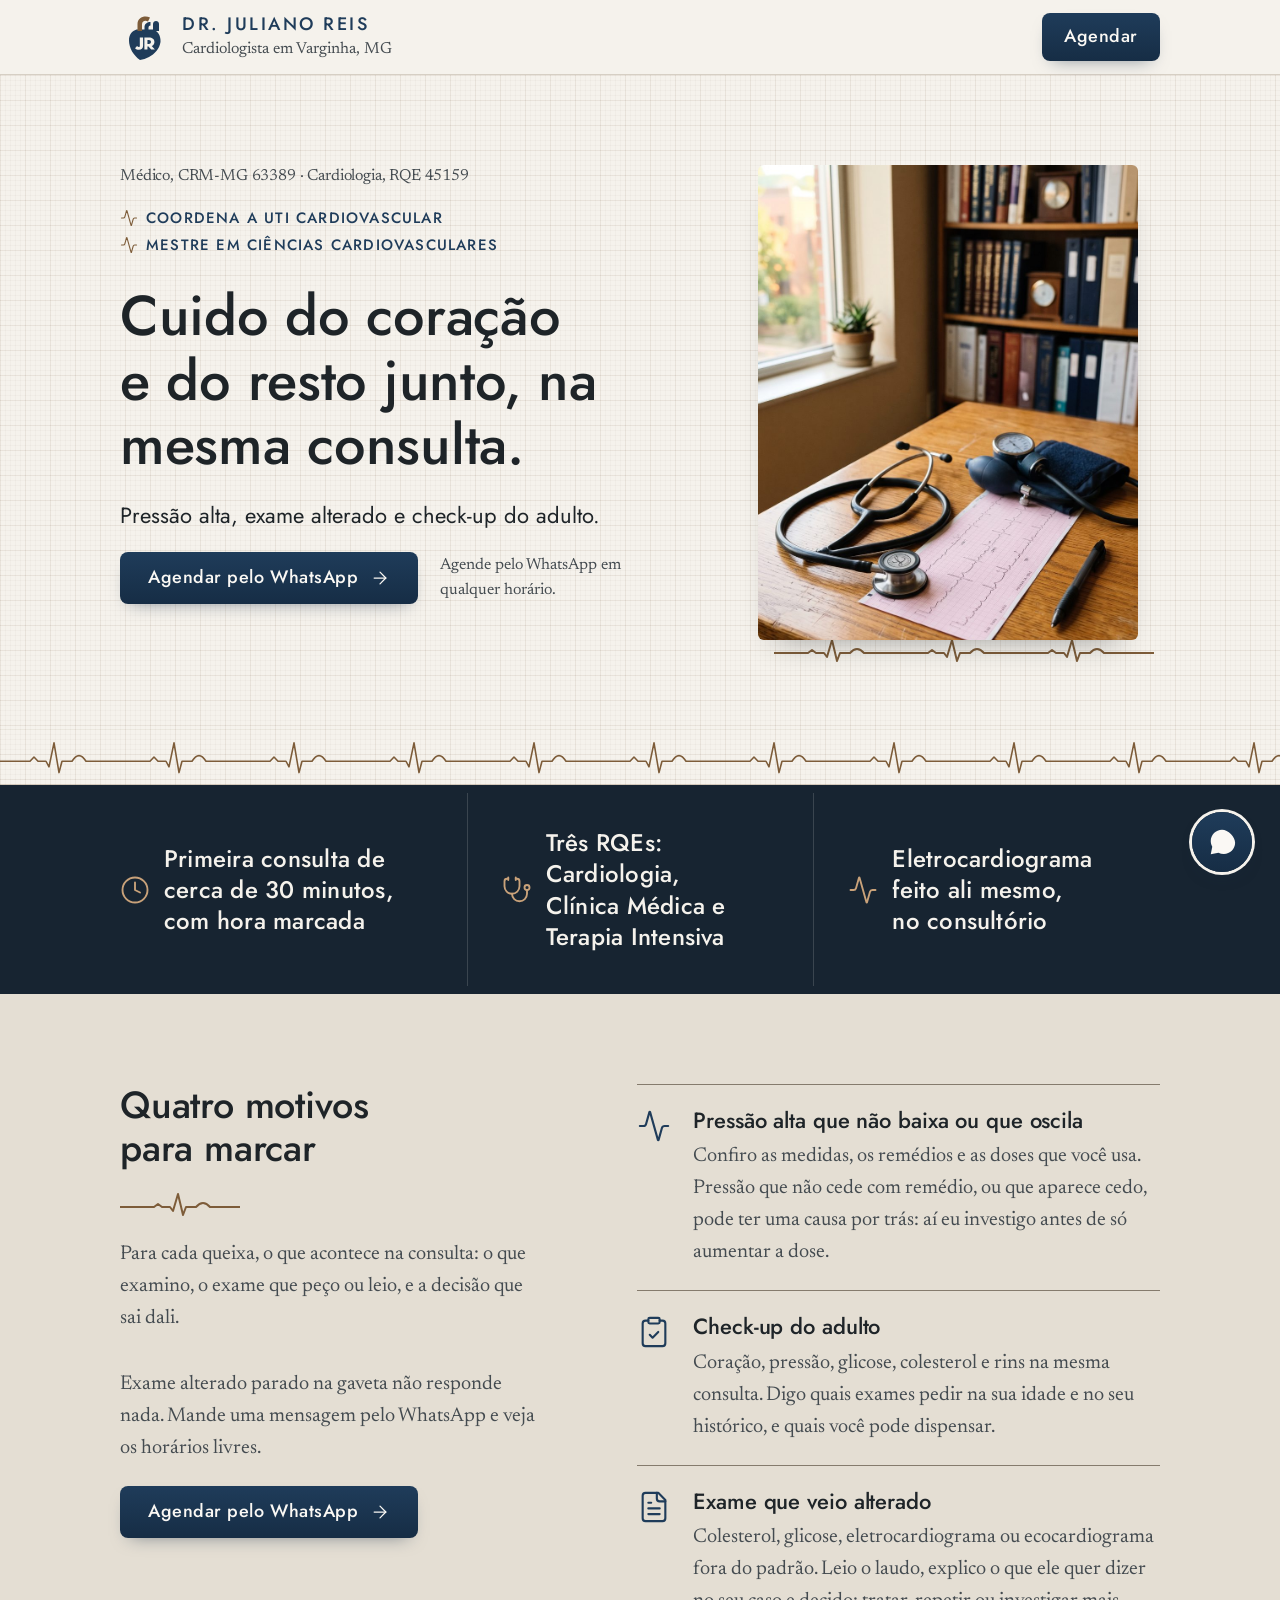
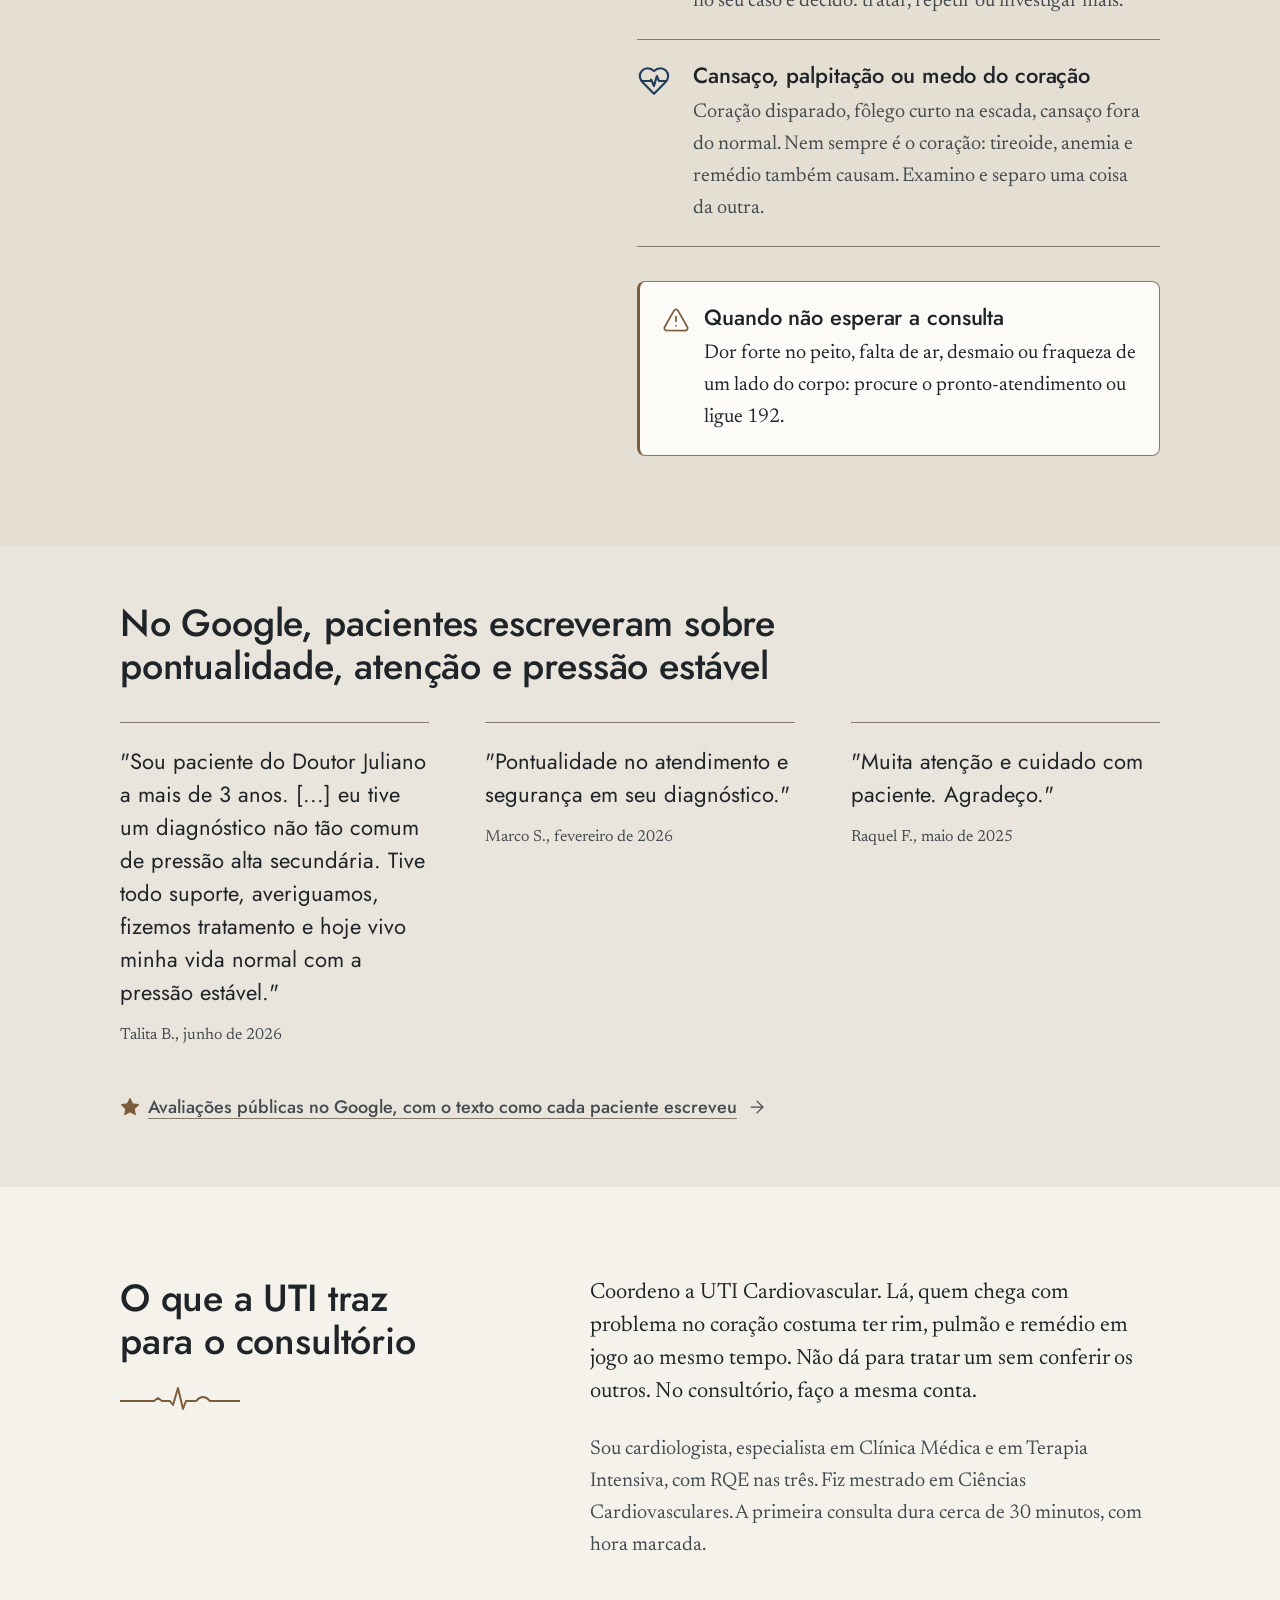
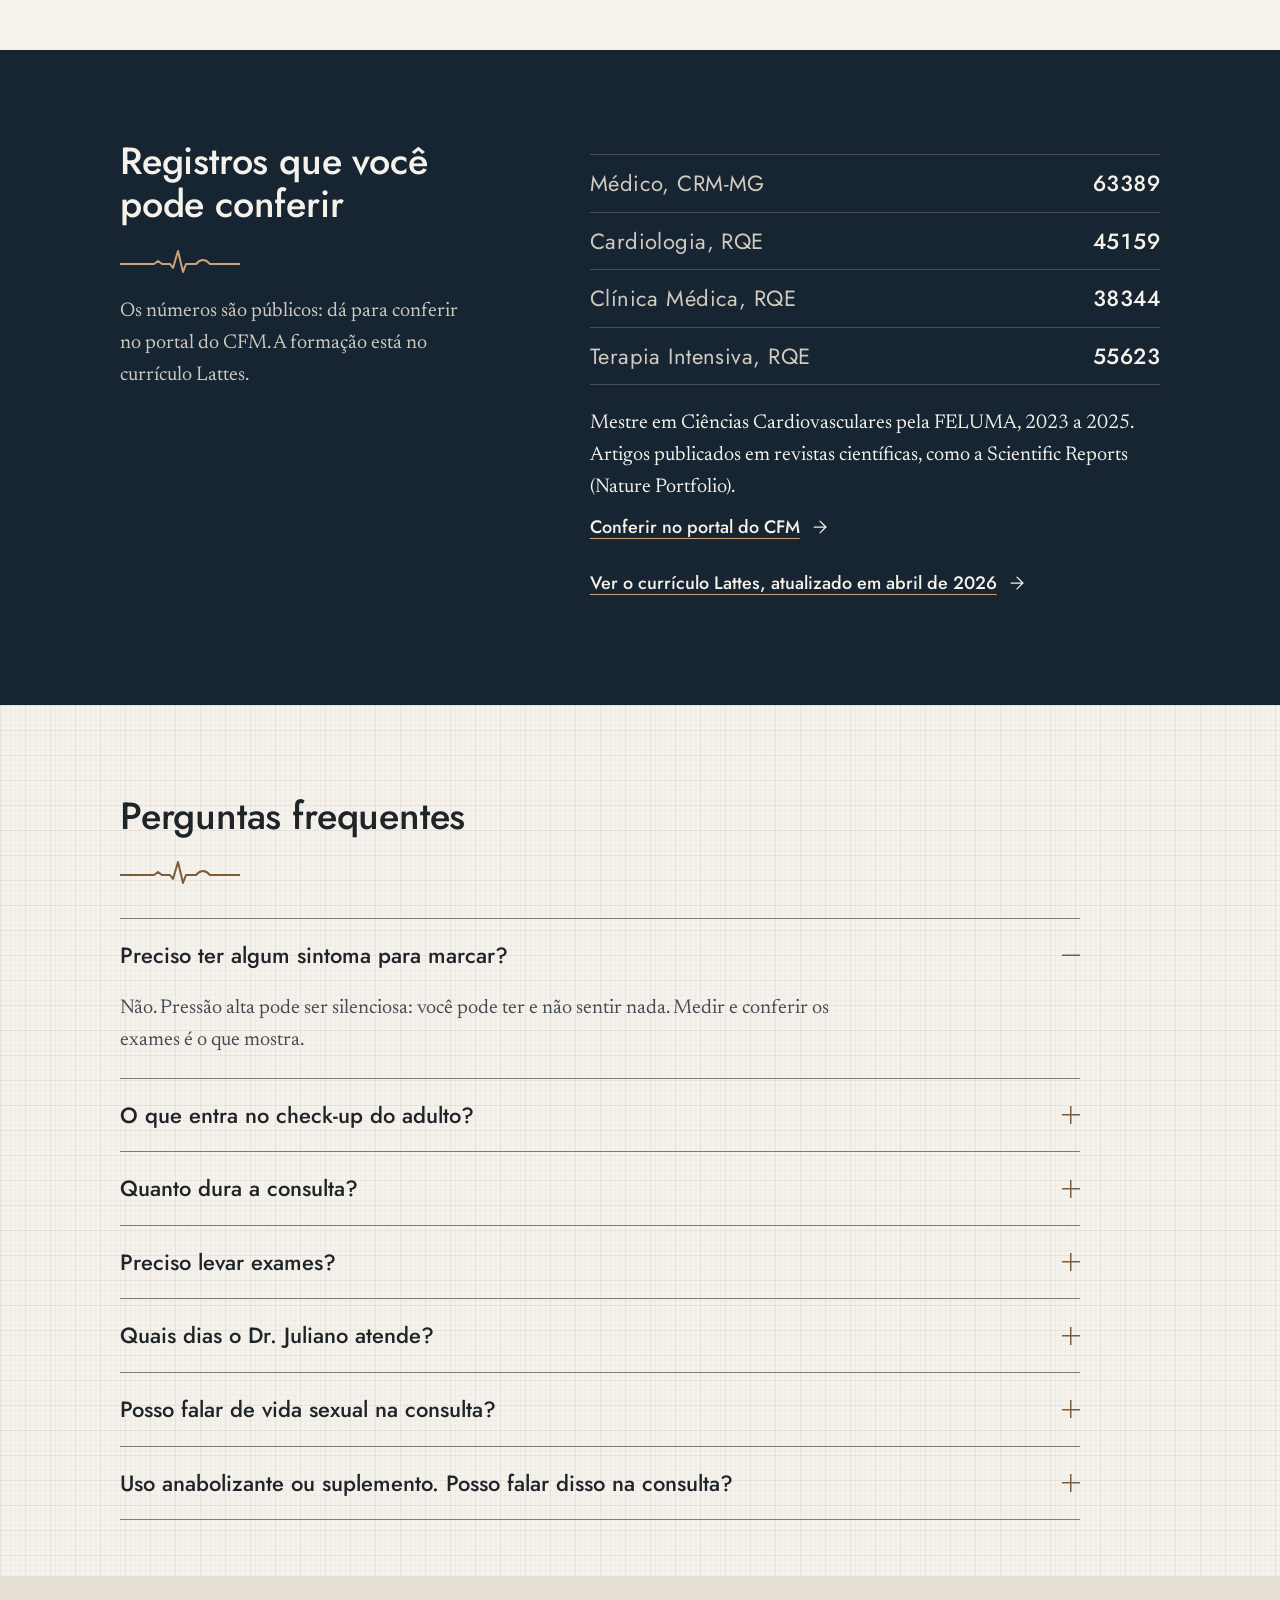
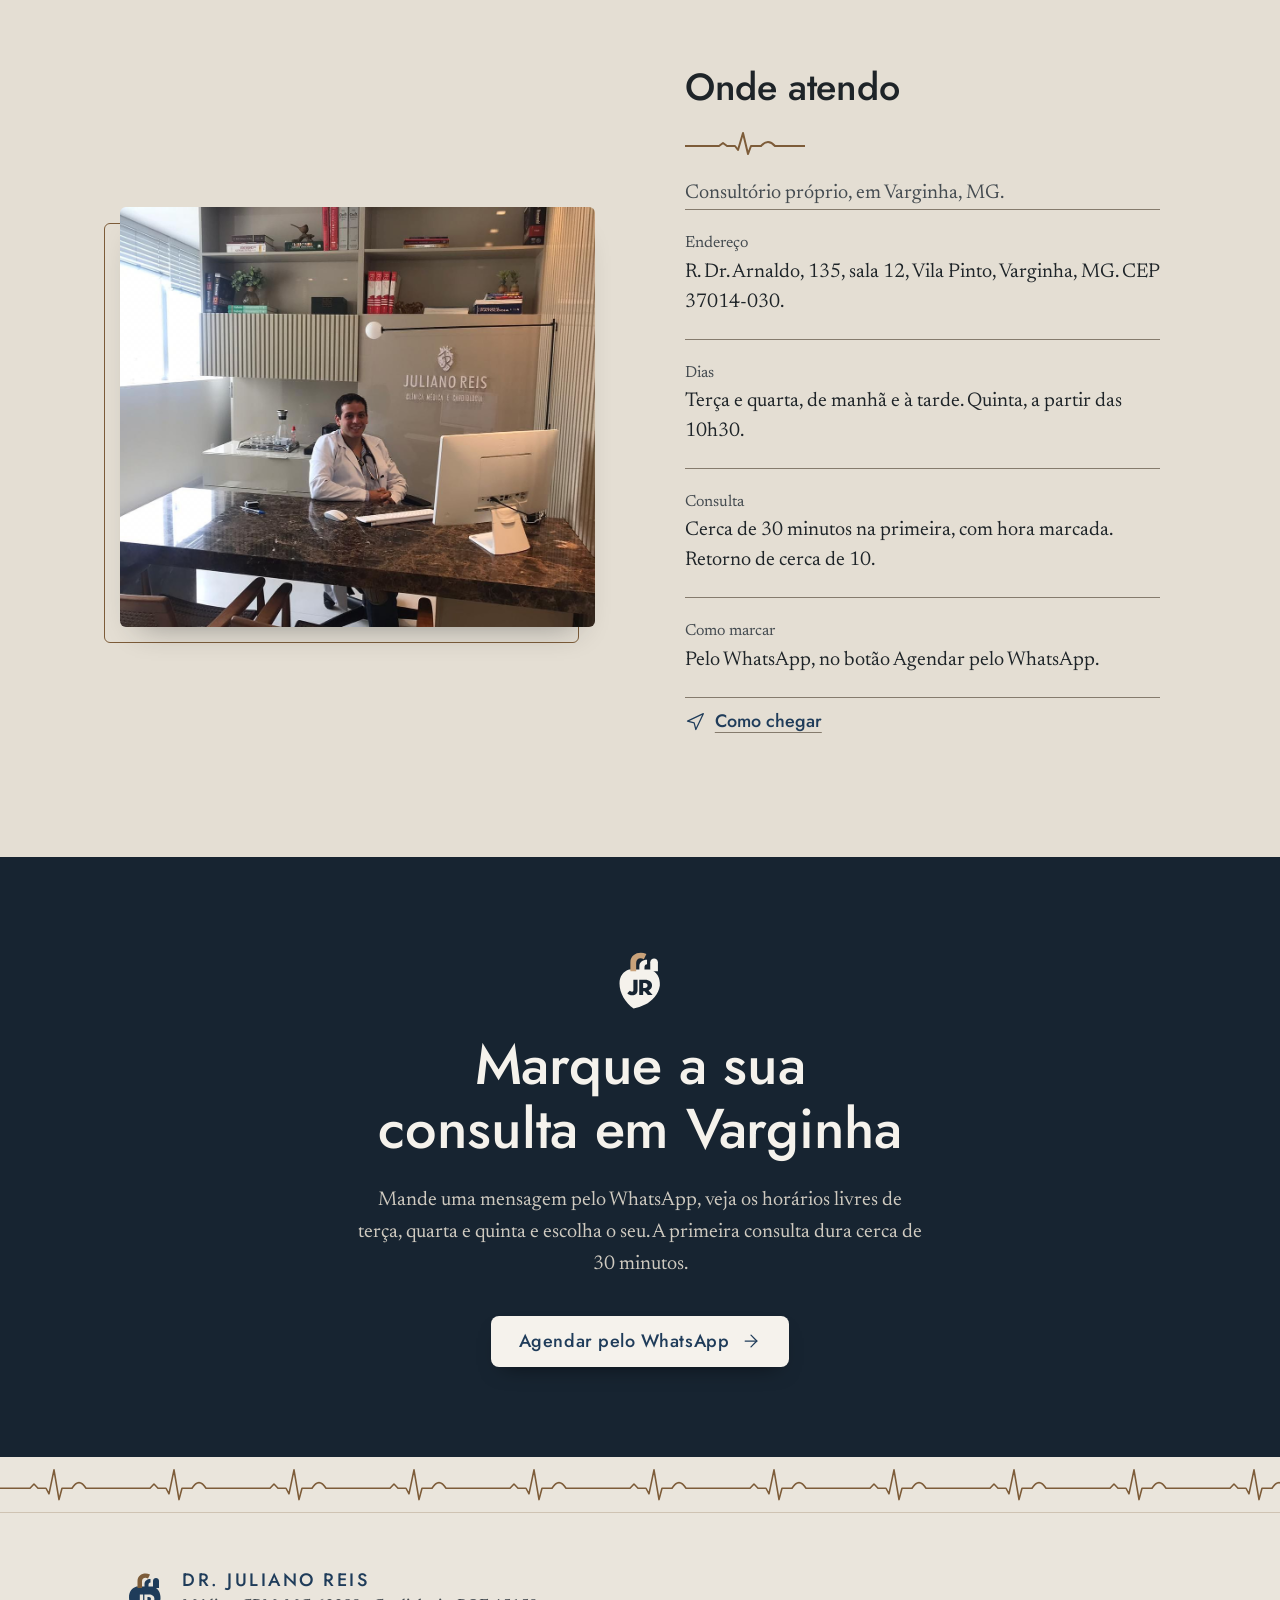
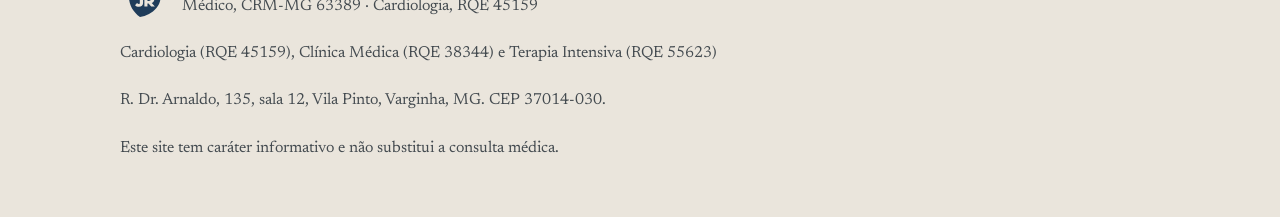
==== commit c1564850: "v1: topo em tela cheia com a imagem C" ====
--- a/index.html
+++ b/index.html
@@ -98,7 +98,6 @@
 .chips .ico{width:18px;height:18px;flex:none;color:var(--juliano-bronze)}
 .hero h1{grid-area:h1}
 .sub{grid-area:sub;margin:0;max-width:34em;font-family:var(--juliano-display);font-weight:400;font-size:var(--juliano-t-lede);line-height:1.4;color:var(--juliano-ink)}
-.sub .uti{color:var(--juliano-accent);font-weight:500}
 .foto{grid-area:foto;position:relative;margin:0}
 .foto img{display:block;width:100%;height:260px;object-fit:cover;object-position:50% 30%;border-radius:var(--juliano-r-foto);box-shadow:var(--juliano-sombra-foto);background:var(--juliano-greige)}
 .acoes{grid-area:acoes;display:grid;gap:var(--juliano-e-2);justify-items:start}
@@ -264,6 +263,20 @@
 .rodape .ripado{background:url("data:image/svg+xml;utf8,<svg xmlns='http://www.w3.org/2000/svg' viewBox='0 0 1200 24' preserveAspectRatio='none'><path d='M0 15H30l4-3 4 3h8l3 4 5-17 5 21 3-8h10q7-8 14 0H150l4-3 4 3h8l3 4 5-17 5 21 3-8h10q7-8 14 0H270l4-3 4 3h8l3 4 5-17 5 21 3-8h10q7-8 14 0H390l4-3 4 3h8l3 4 5-17 5 21 3-8h10q7-8 14 0H510l4-3 4 3h8l3 4 5-17 5 21 3-8h10q7-8 14 0H630l4-3 4 3h8l3 4 5-17 5 21 3-8h10q7-8 14 0H750l4-3 4 3h8l3 4 5-17 5 21 3-8h10q7-8 14 0H870l4-3 4 3h8l3 4 5-17 5 21 3-8h10q7-8 14 0H990l4-3 4 3h8l3 4 5-17 5 21 3-8h10q7-8 14 0H1110l4-3 4 3h8l3 4 5-17 5 21 3-8h10q7-8 14 0H1200' fill='none' stroke='%237D5C39' stroke-width='1.6' stroke-linejoin='round' stroke-linecap='round' vector-effect='non-scaling-stroke'/></svg>") left center/1200px 34px repeat-x}
 @media (prefers-reduced-motion:reduce){.js .ripado{animation:none}}
 @media (min-width:880px){.foto::before{border:0;border-radius:0;inset:auto -16px -22px 16px;height:24px;background:url("data:image/svg+xml;utf8,<svg xmlns='http://www.w3.org/2000/svg' viewBox='0 0 120 24' preserveAspectRatio='none'><path d='M0 15H34l4-3 4 3h8l3 4 5-17 5 21 3-8h10q7-8 14 0H120' fill='none' stroke='%237D5C39' stroke-width='2' stroke-linejoin='round' stroke-linecap='round' vector-effect='non-scaling-stroke'/></svg>") left/120px 24px repeat-x}}
+/* topo em tela cheia no celular, como a ML (Felipe, 16/11/2026): imagem sem rosto do consultorio de cardiologia
+   (gerada, opcao C de topo/) ate o Juliano mandar fotos boas; o texto fica por cima, num degrade escuro */
+@media (max-width:879px){
+.hero{padding:0;background:#141a1f;overflow:hidden}
+.hero .wrap{position:relative;min-height:calc(100svh - 150px);padding-top:0;padding-bottom:24px;grid-template-areas:"." "reg" "chips" "h1" "sub" "acoes";grid-template-rows:1fr auto auto auto auto auto;row-gap:10px}
+.hero .wrap::before{content:"";position:absolute;inset:0 -16px;background:linear-gradient(180deg,rgba(20,26,31,0) 25%,rgba(20,26,31,.82) 50%,rgba(20,26,31,.97) 100%),url(fotos/hero-mesa.jpg) 60% 40%/cover no-repeat;z-index:0}
+.hero .wrap>*{position:relative;z-index:1}
+.hero .foto{display:none}
+.hero .legal,.hero .sub{color:#E9E4DC}
+.hero h1{color:#fff}
+.hero .chips li{color:#F1D9B8}
+.hero .chips .ico{color:#E2B98A}
+.hero .ripado{display:none}
+}
 </style>
 <style>
 /* widget:inicio */
@@ -431,8 +444,8 @@
       <li><svg class="ico" viewBox="0 0 24 24" aria-hidden="true"><use href="#i-activity"/></svg>Mestre em Ciências Cardiovasculares</li>
     </ul>
     <h1>Cuido do coração e do resto junto, na mesma consulta.</h1>
-    <p class="sub">Pressão alta, exame alterado e check-up do adulto, <span class="uti">por quem coordena a UTI Cardiovascular.</span></p>
-    <figure class="foto"><img src="fotos/juliano-retrato.jpg" width="560" height="700" alt="Dr. Juliano Reis, de camisa polo azul-marinho, sentado diante de uma parede cinza-bege, olhando para a câmera." fetchpriority="high"></figure>
+    <p class="sub">Pressão alta, exame alterado e check-up do adulto.</p>
+    <figure class="foto"><img src="fotos/hero-mesa.jpg" width="900" height="1612" alt="Mesa de consultório de cardiologia com estetoscópio, aparelho de pressão e o traçado de um eletrocardiograma." fetchpriority="high"></figure>
     <div class="acoes">
       <button class="btn" type="button" data-wa data-sticky-alvo>Agendar pelo WhatsApp <svg class="ico seta" viewBox="0 0 24 24" aria-hidden="true"><use href="#i-seta"/></svg></button>
       <p class="micro leg"><span class="hero-micro">Agende pelo WhatsApp em qualquer horário.</span></p>
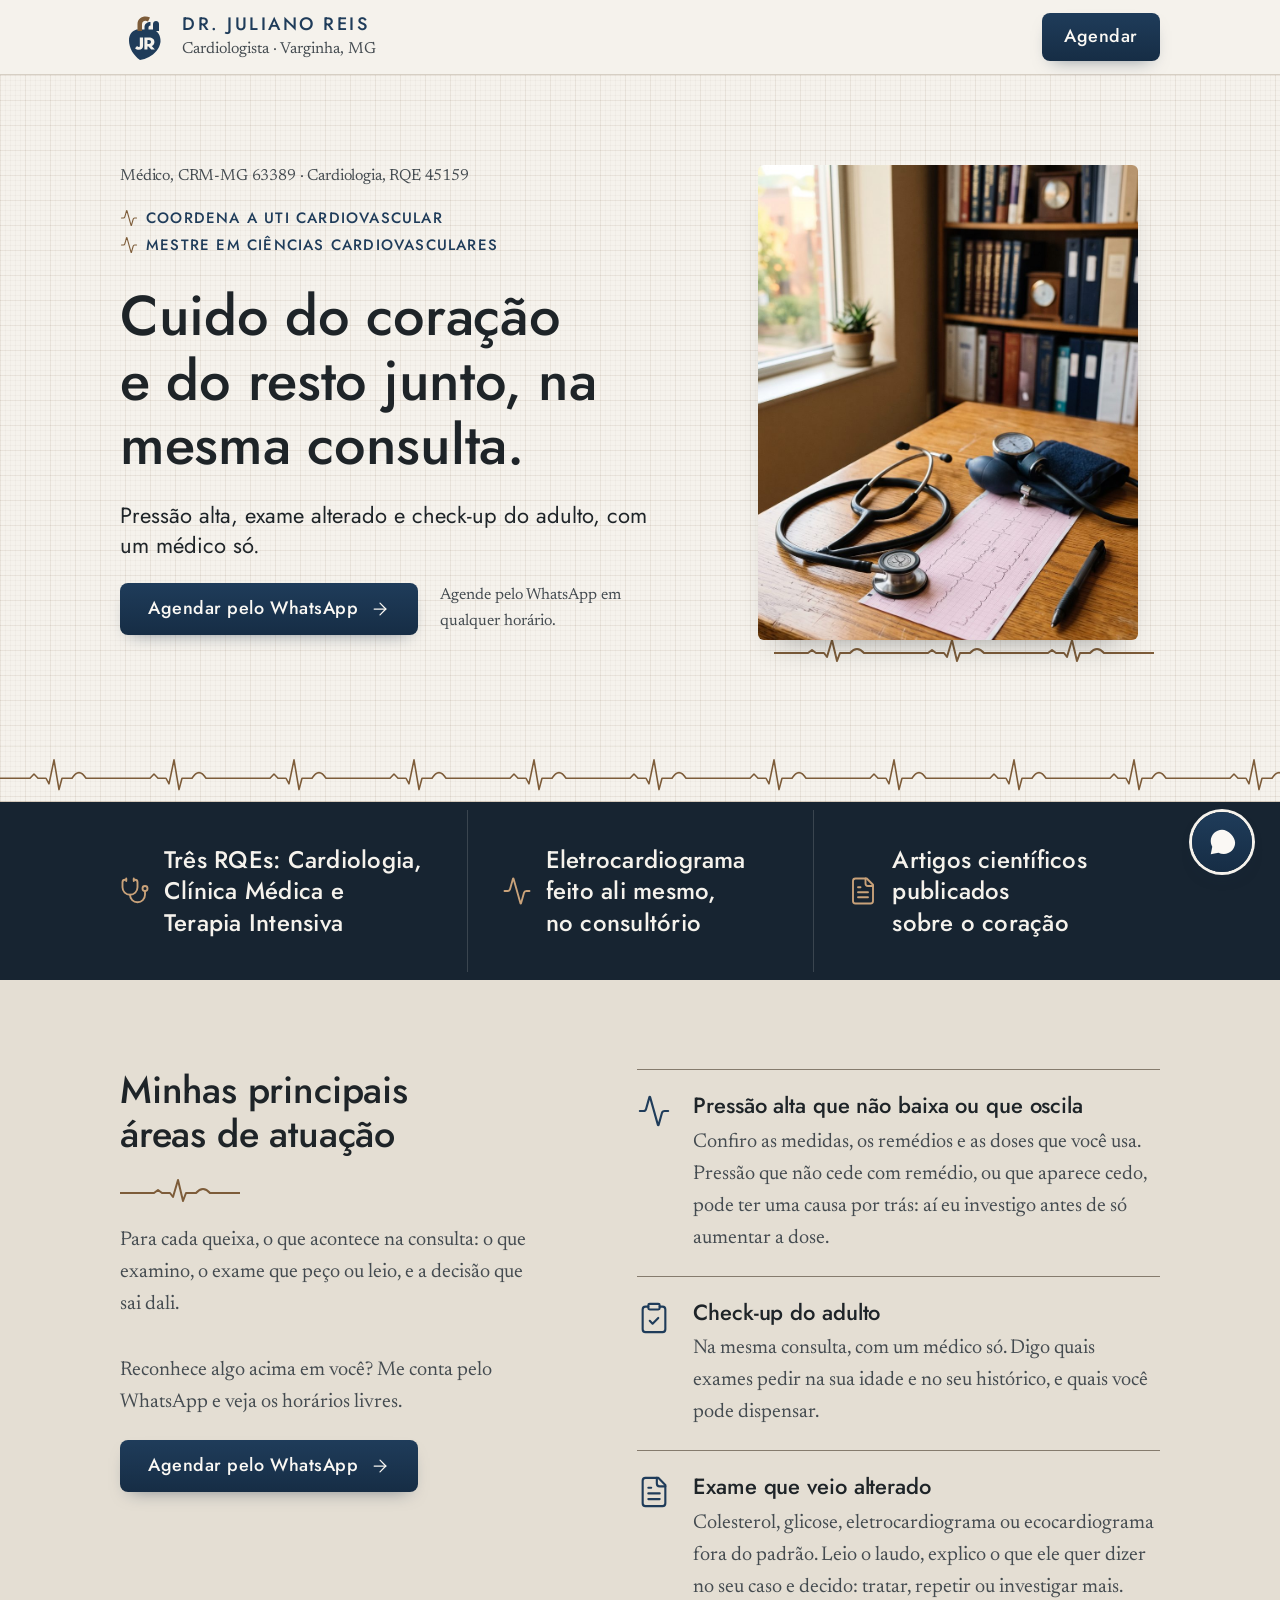
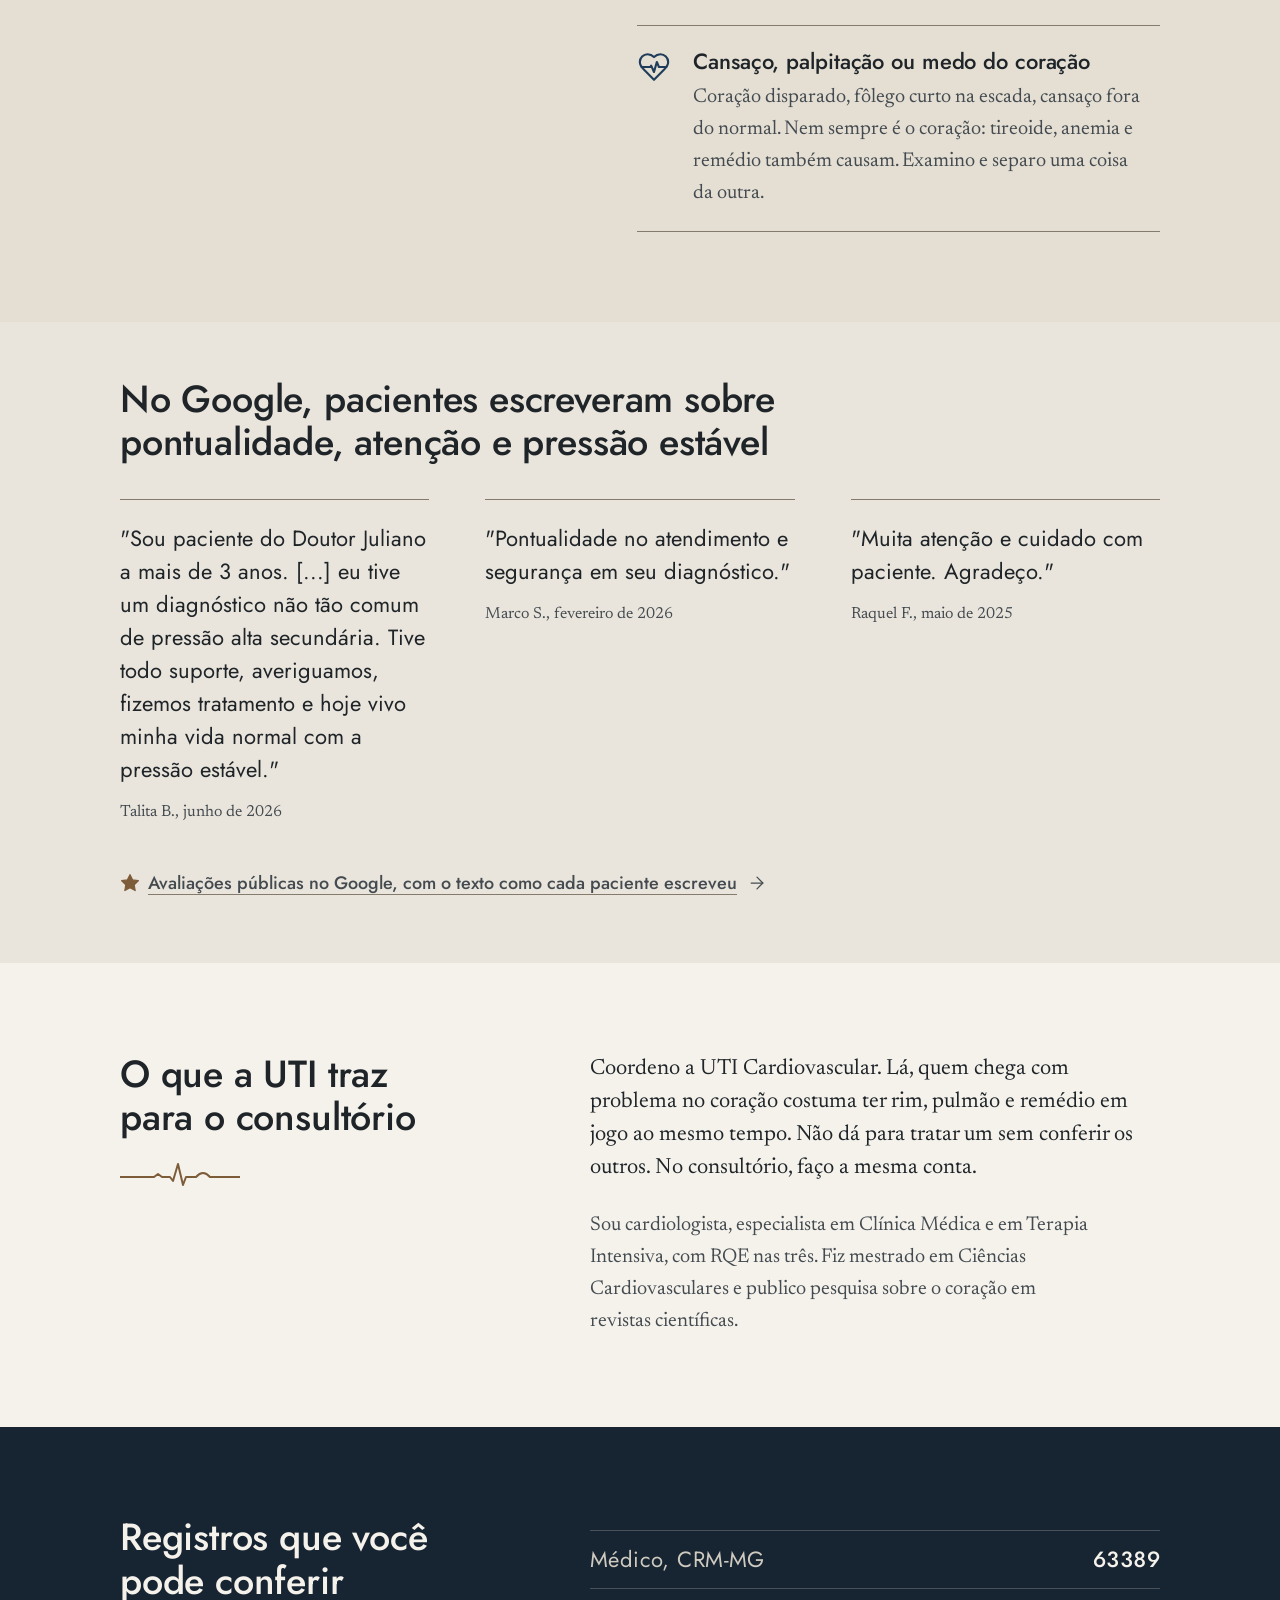
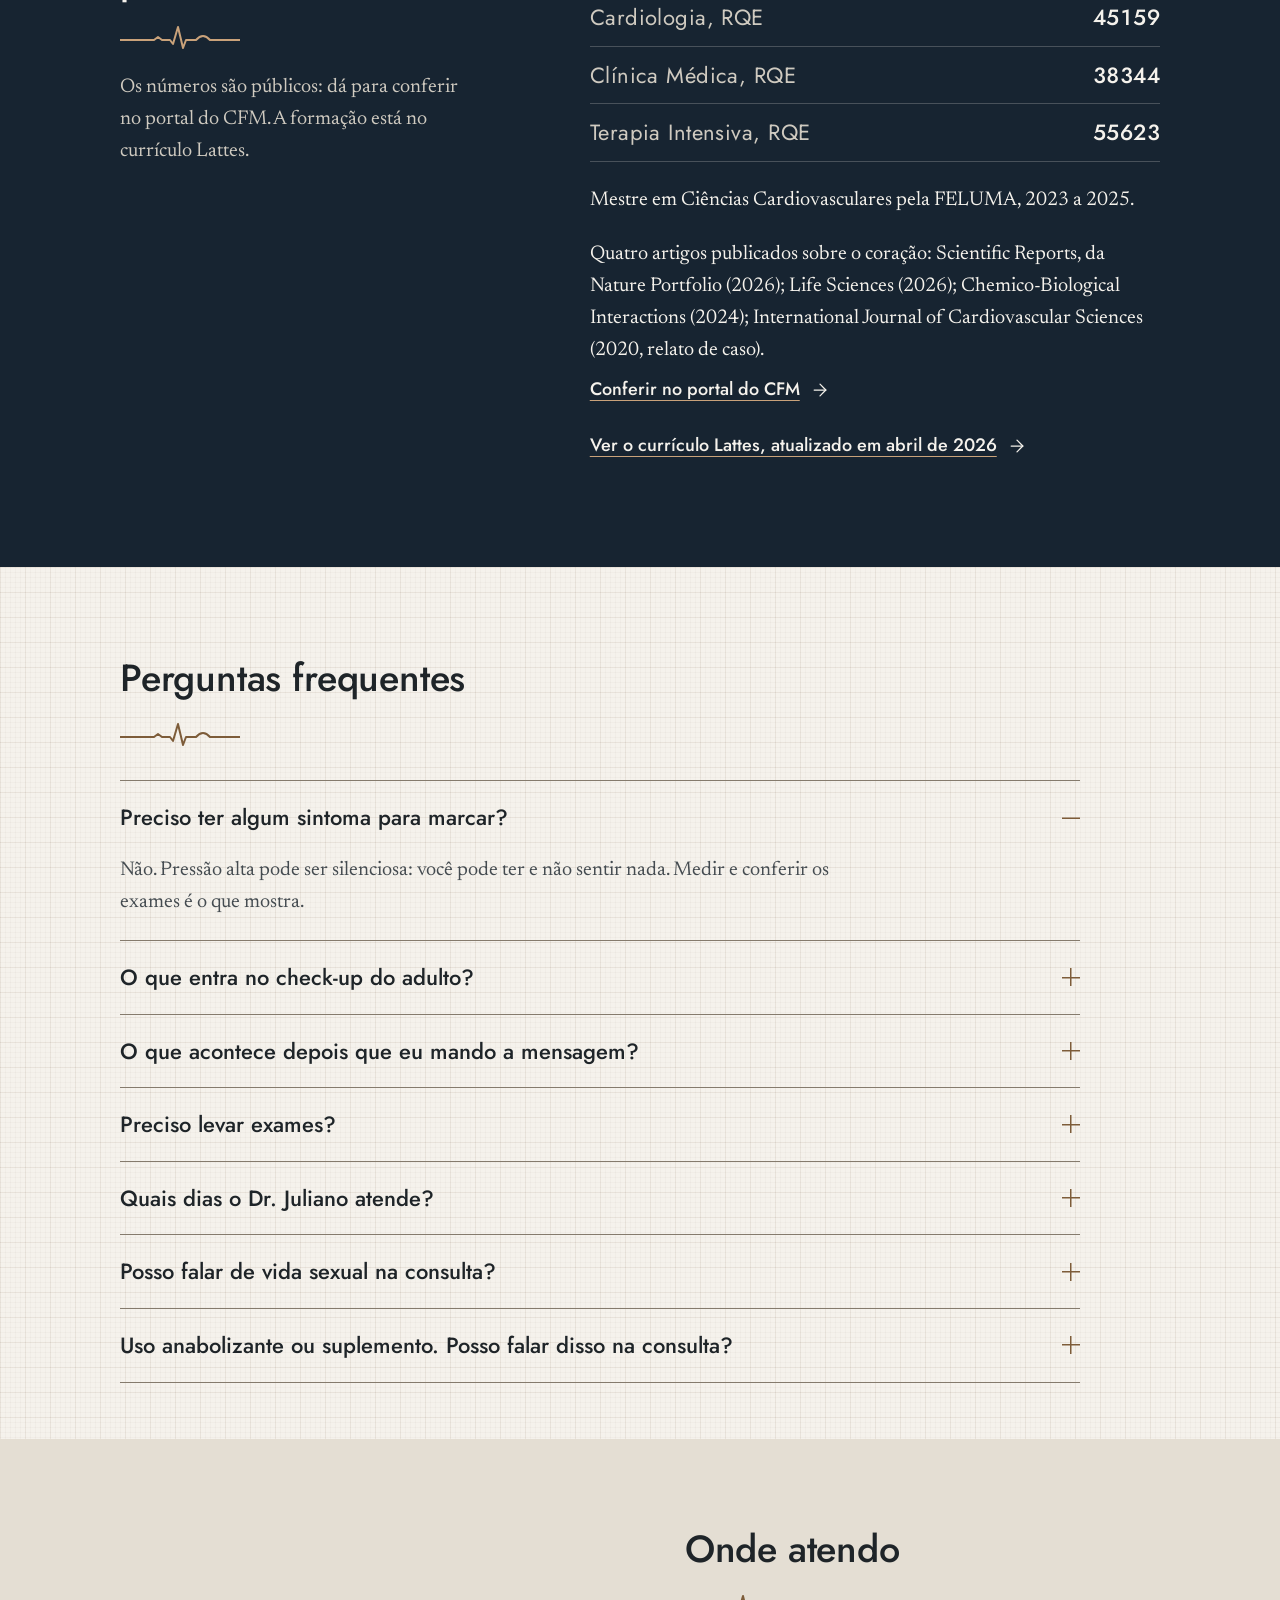
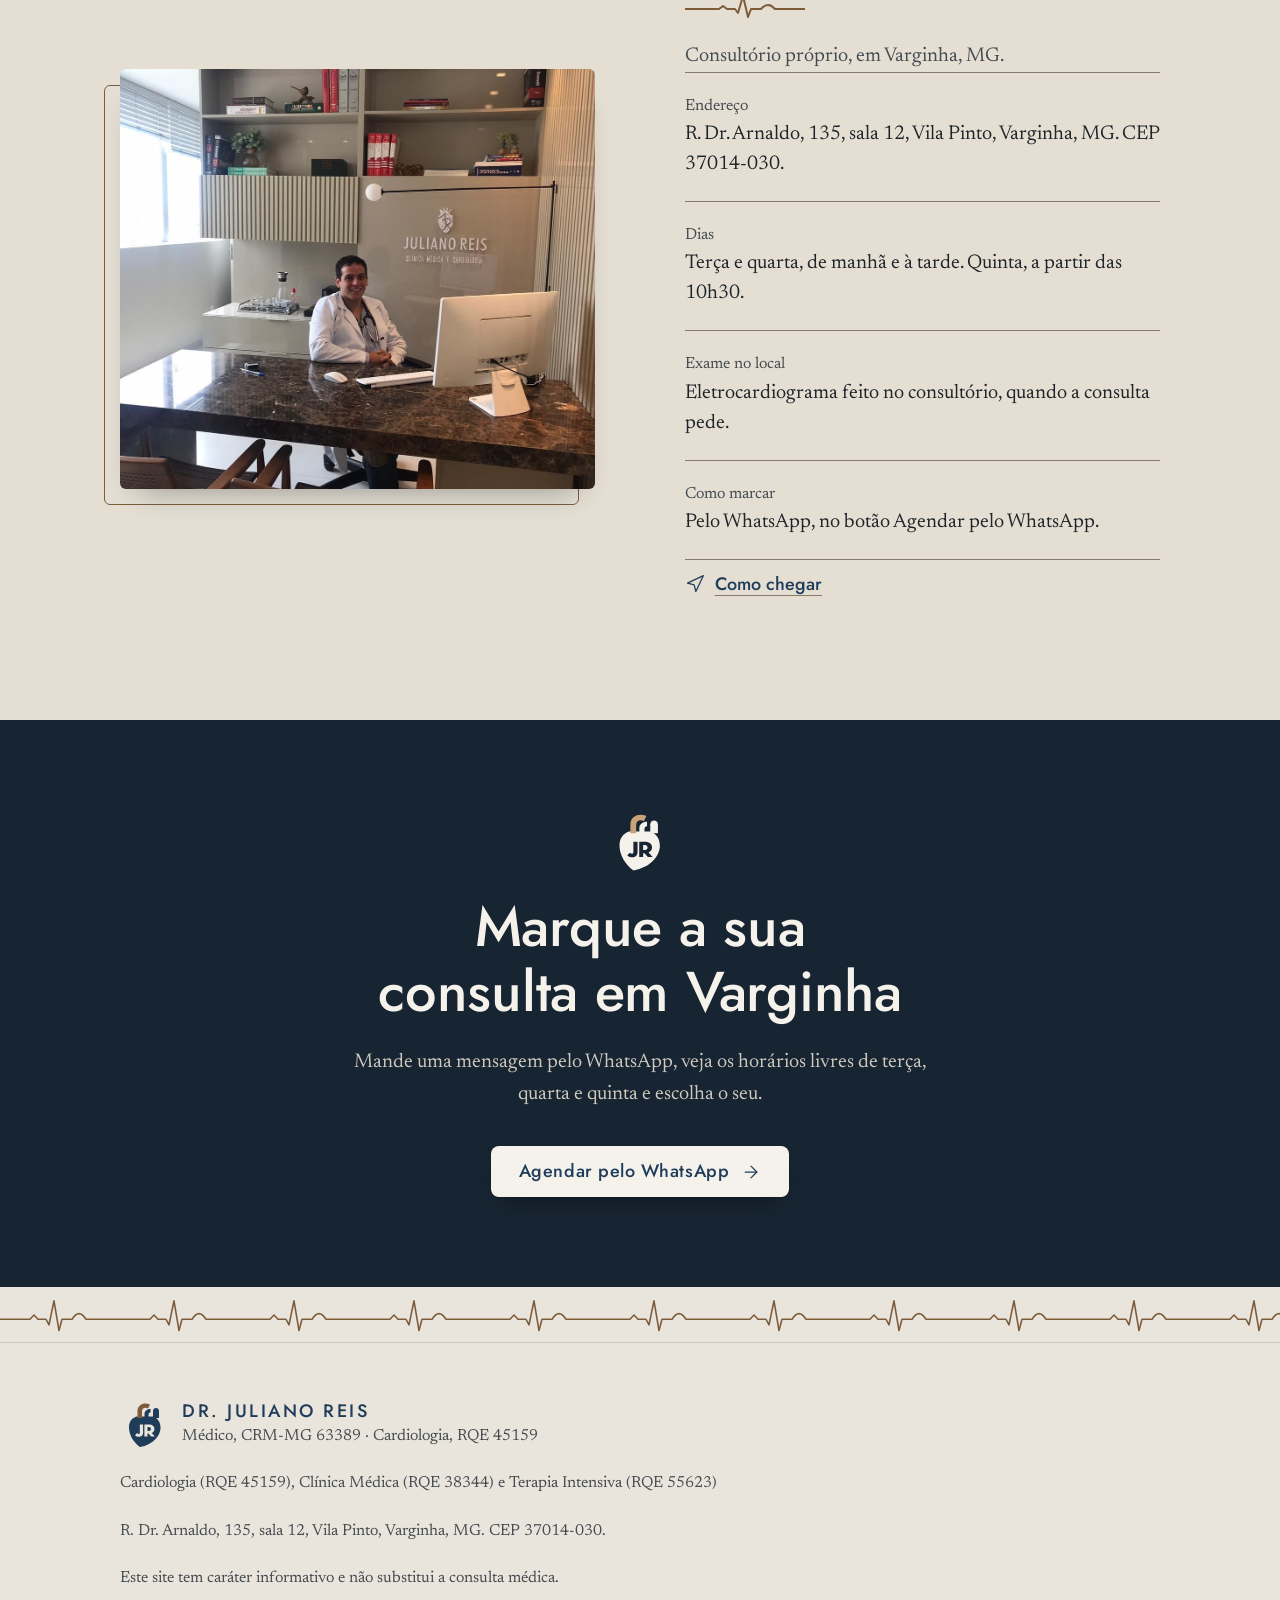
==== commit 243257ba: "h1 no header" ====
--- a/index.html
+++ b/index.html
@@ -12,7 +12,7 @@
 Data: 2026-11-09. Marca: external/doctors/juliano/wiki/concepts/marca-juliano (tokens.css copiado para assets/tokens.css, copia de deploy). Ícones: Lucide v0.475.0 (licença ISC), em sprite no começo do body.
 Preview noindex em fcamara1109/juliano-lp. Premissas, desvios e pendências: README.md desta pasta.
 -->
-<meta name="description" content="Dr. Juliano Reis, médico (CRM-MG 63389) e cardiologista (RQE 45159) em Varginha, MG. Coordena a UTI Cardiovascular. Consulta de cerca de 30 minutos, com hora marcada.">
+<meta name="description" content="Dr. Juliano Reis, médico (CRM-MG 63389) e cardiologista (RQE 45159) em Varginha, MG. Coordena a UTI Cardiovascular. Pressão alta, exame alterado e check-up do adulto, com um médico só.">
 <meta name="theme-color" content="#F5F2EC">
 <meta name="robots" content="noindex,nofollow">
 <link rel="icon" type="image/svg+xml" href="assets/favicon.svg">
@@ -61,7 +61,7 @@
 
 /* ---------- tipos ---------- */
 h1,h2,h3{margin:0;font-family:var(--juliano-display);font-weight:var(--juliano-peso-titulo);line-height:var(--juliano-lh-titulo);letter-spacing:var(--juliano-track-titulo);text-wrap:balance}
-h1{font-size:clamp(32px,1.6rem + 2.4vw,56px)}
+.hero-titulo{font-size:clamp(32px,1.6rem + 2.4vw,56px)}
 h2{font-size:clamp(26px,1.4rem + 1.2vw,38px)}
 h3{font-size:22px;line-height:1.25}
 .filete{display:block;width:44px;height:2px;margin:var(--juliano-e-3) 0 var(--juliano-e-3);background:var(--juliano-bronze,#7D5C39)}
@@ -86,7 +86,8 @@
 .marca img{width:44px;height:44px;flex:none}
 .wm{display:block;min-width:0}
 .wm b{display:block;font-family:var(--juliano-display);font-weight:var(--juliano-peso-titulo);font-size:17px;line-height:1.1;letter-spacing:var(--juliano-track-nome);text-transform:uppercase;white-space:nowrap}
-.wm span{display:block;margin-top:5px;font-size:var(--juliano-t-legenda);line-height:1.25;color:var(--juliano-ink-2)}
+.wm span,.wm h1{display:block;margin-top:5px;font-size:var(--juliano-t-legenda);line-height:1.25;color:var(--juliano-ink-2)}
+.wm h1{font-family:inherit;font-weight:inherit;letter-spacing:inherit;text-wrap:inherit}  /* o h1 do header (Profissão · Cidade) tem a cara da linha que era span */
 .topo-site .btn{display:none;min-height:var(--juliano-toque);padding:9px 22px}
 
 /* ---------- hero: o eixo, o nome, uma linha de prova, um botao, o apoio ---------- */
@@ -96,7 +97,7 @@
 .chips{grid-area:chips;list-style:none;margin:0 0 var(--juliano-e-1);padding:0;display:flex;flex-wrap:wrap;gap:var(--juliano-e-1) var(--juliano-e-3)}
 .chips li{display:inline-flex;align-items:center;gap:8px;font-family:var(--juliano-display);font-weight:var(--juliano-peso-titulo);font-size:15px;line-height:1.25;text-transform:uppercase;letter-spacing:.08em;color:var(--juliano-accent)}
 .chips .ico{width:18px;height:18px;flex:none;color:var(--juliano-bronze)}
-.hero h1{grid-area:h1}
+.hero .hero-titulo{grid-area:h1}
 .sub{grid-area:sub;margin:0;max-width:34em;font-family:var(--juliano-display);font-weight:400;font-size:var(--juliano-t-lede);line-height:1.4;color:var(--juliano-ink)}
 .foto{grid-area:foto;position:relative;margin:0}
 .foto img{display:block;width:100%;height:260px;object-fit:cover;object-position:50% 30%;border-radius:var(--juliano-r-foto);box-shadow:var(--juliano-sombra-foto);background:var(--juliano-greige)}
@@ -125,10 +126,6 @@
 .item .ico{width:34px;height:34px;margin-top:2px;color:var(--juliano-accent)}
 .item h3{margin:0 0 6px}
 .item p{margin:0;color:var(--juliano-ink-2)}
-.urgencia{margin-top:var(--juliano-e-4);display:grid;grid-template-columns:auto minmax(0,1fr);column-gap:var(--juliano-e-2);padding:var(--juliano-e-3);background:var(--juliano-surface);border:1px solid var(--juliano-hair-forte);border-left:3px solid var(--juliano-bronze);border-radius:var(--juliano-r-campo)}
-.urgencia .ico{margin-top:2px;color:var(--juliano-bronze)}
-.urgencia h3{margin:0 0 6px}
-.urgencia p{margin:0;color:var(--juliano-ink)}
 
 /* ---------- porque: papel. O titulo de um lado, a voz dele do outro ---------- */
 .porque{background:var(--juliano-paper);padding:var(--juliano-e-6) 0}
@@ -272,7 +269,7 @@
 .hero .wrap>*{position:relative;z-index:1}
 .hero .foto{display:none}
 .hero .legal,.hero .sub{color:#E9E4DC}
-.hero h1{color:#fff}
+.hero .hero-titulo{color:#fff}
 .hero .chips li{color:#F1D9B8}
 .hero .chips .ico{color:#E2B98A}
 .hero .ripado{display:none}
@@ -417,7 +414,6 @@
     <symbol id="i-cal" viewBox="0 0 24 24"><path d="M8 2v4"/><path d="M16 2v4"/><rect width="18" height="18" x="3" y="4" rx="2"/><path d="M3 10h18"/><path d="M8 14h.01"/><path d="M12 14h.01"/><path d="M16 14h.01"/><path d="M8 18h.01"/><path d="M12 18h.01"/><path d="M16 18h.01"/></symbol>
     <symbol id="i-msg" viewBox="0 0 24 24"><path d="M7.9 20A9 9 0 1 0 4 16.1L2 22Z"/></symbol>
     <symbol id="i-nav" viewBox="0 0 24 24"><polygon points="3 11 22 2 13 21 11 13 3 11"/></symbol>
-    <symbol id="i-alerta" viewBox="0 0 24 24"><path d="m21.73 18-8-14a2 2 0 0 0-3.48 0l-8 14A2 2 0 0 0 4 21h16a2 2 0 0 0 1.73-3"/><path d="M12 9v4"/><path d="M12 17h.01"/></symbol>
     <symbol id="i-star" viewBox="0 0 24 24"><polygon points="12 2 15.09 8.26 22 9.27 17 14.14 18.18 21.02 12 17.77 5.82 21.02 7 14.14 2 9.27 8.91 8.26 12 2"/></symbol>
     <symbol id="i-seta" viewBox="0 0 24 24"><path d="M5 12h14"/><path d="m12 5 7 7-7 7"/></symbol>
   </defs>
@@ -426,9 +422,9 @@
 
 <header class="topo-site" data-bloco="header">
   <div class="wrap">
-    <a class="marca" href="#conteudo" aria-label="Dr. Juliano Reis, Cardiologista em Varginha, MG">
+    <a class="marca" href="#conteudo" aria-label="Dr. Juliano Reis, Cardiologista · Varginha, MG">
       <img src="assets/simbolo-claro.svg" width="50" height="50" alt="" decoding="async">
-      <span class="wm"><b>Dr. Juliano Reis</b><span>Cardiologista em Varginha, MG</span></span>
+      <span class="wm"><b>Dr. Juliano Reis</b><h1>Cardiologista · Varginha, MG</h1></span>
     </a>
     <button class="btn" type="button" data-wa>Agendar</button>
   </div>
@@ -443,8 +439,8 @@
       <li><svg class="ico" viewBox="0 0 24 24" aria-hidden="true"><use href="#i-activity"/></svg>Coordena a UTI Cardiovascular</li>
       <li><svg class="ico" viewBox="0 0 24 24" aria-hidden="true"><use href="#i-activity"/></svg>Mestre em Ciências Cardiovasculares</li>
     </ul>
-    <h1>Cuido do coração e do resto junto, na mesma consulta.</h1>
-    <p class="sub">Pressão alta, exame alterado e check-up do adulto.</p>
+    <h2 class="hero-titulo">Cuido do coração e do resto junto, na mesma consulta.</h2>
+    <p class="sub">Pressão alta, exame alterado e check-up do adulto, com um médico só.</p>
     <figure class="foto"><img src="fotos/hero-mesa.jpg" width="900" height="1612" alt="Mesa de consultório de cardiologia com estetoscópio, aparelho de pressão e o traçado de um eletrocardiograma." fetchpriority="high"></figure>
     <div class="acoes">
       <button class="btn" type="button" data-wa data-sticky-alvo>Agendar pelo WhatsApp <svg class="ico seta" viewBox="0 0 24 24" aria-hidden="true"><use href="#i-seta"/></svg></button>
@@ -457,9 +453,9 @@
 <section class="beneficios" data-bloco="beneficios" aria-label="Como funciona o atendimento">
   <div class="wrap" data-rv>
     <ul>
-      <li><svg class="ico" viewBox="0 0 24 24" aria-hidden="true"><use href="#i-clock"/></svg><span>Primeira consulta de cerca de 30 minutos, com hora marcada</span></li>
       <li><svg class="ico" viewBox="0 0 24 24" aria-hidden="true"><use href="#i-steto"/></svg><span>Três RQEs: Cardiologia, Clínica Médica e Terapia Intensiva</span></li>
       <li><svg class="ico" viewBox="0 0 24 24" aria-hidden="true"><use href="#i-activity"/></svg><span>Eletrocardiograma feito ali mesmo, no consultório</span></li>
+      <li><svg class="ico" viewBox="0 0 24 24" aria-hidden="true"><use href="#i-file"/></svg><span>Artigos científicos publicados sobre o coração</span></li>
     </ul>
   </div>
 </section>
@@ -467,25 +463,21 @@
 <section class="servicos" data-bloco="servicos">
   <div class="wrap" data-rv>
     <div class="cab">
-      <h2>Quatro motivos para marcar</h2>
+      <h2>Minhas principais áreas de atuação</h2>
       <span class="filete" role="presentation"></span>
       <p>Para cada queixa, o que acontece na consulta: o que examino, o exame que peço ou leio, e a decisão que sai dali.</p>
       <div class="fecho">
-        <p>Exame alterado parado na gaveta não responde nada. Mande uma mensagem pelo WhatsApp e veja os horários livres.</p>
+        <p>Reconhece algo acima em você? Me conta pelo WhatsApp e veja os horários livres.</p>
         <button class="btn" type="button" data-wa>Agendar pelo WhatsApp <svg class="ico seta" viewBox="0 0 24 24" aria-hidden="true"><use href="#i-seta"/></svg></button>
       </div>
     </div>
     <div class="lado">
     <ul class="itens">
       <li class="item"><svg class="ico" viewBox="0 0 24 24" aria-hidden="true"><use href="#i-activity"/></svg><div><h3>Pressão alta que não baixa ou que oscila</h3><p>Confiro as medidas, os remédios e as doses que você usa. Pressão que não cede com remédio, ou que aparece cedo, pode ter uma causa por trás: aí eu investigo antes de só aumentar a dose.</p></div></li>
-      <li class="item"><svg class="ico" viewBox="0 0 24 24" aria-hidden="true"><use href="#i-check"/></svg><div><h3>Check-up do adulto</h3><p>Coração, pressão, glicose, colesterol e rins na mesma consulta. Digo quais exames pedir na sua idade e no seu histórico, e quais você pode dispensar.</p></div></li>
+      <li class="item"><svg class="ico" viewBox="0 0 24 24" aria-hidden="true"><use href="#i-check"/></svg><div><h3>Check-up do adulto</h3><p>Na mesma consulta, com um médico só. Digo quais exames pedir na sua idade e no seu histórico, e quais você pode dispensar.</p></div></li>
       <li class="item"><svg class="ico" viewBox="0 0 24 24" aria-hidden="true"><use href="#i-file"/></svg><div><h3>Exame que veio alterado</h3><p>Colesterol, glicose, eletrocardiograma ou ecocardiograma fora do padrão. Leio o laudo, explico o que ele quer dizer no seu caso e decido: tratar, repetir ou investigar mais.</p></div></li>
       <li class="item"><svg class="ico" viewBox="0 0 24 24" aria-hidden="true"><use href="#i-heart"/></svg><div><h3>Cansaço, palpitação ou medo do coração</h3><p>Coração disparado, fôlego curto na escada, cansaço fora do normal. Nem sempre é o coração: tireoide, anemia e remédio também causam. Examino e separo uma coisa da outra.</p></div></li>
     </ul>
-    <div class="urgencia" role="note">
-      <svg class="ico" viewBox="0 0 24 24" aria-hidden="true"><use href="#i-alerta"/></svg>
-      <div><h3>Quando não esperar a consulta</h3><p>Dor forte no peito, falta de ar, desmaio ou fraqueza de um lado do corpo: procure o pronto-atendimento ou ligue 192.</p></div>
-    </div>
     </div>
   </div>
 </section>
@@ -510,7 +502,7 @@
     </div>
     <div class="corpo">
       <p class="abre">Coordeno a UTI Cardiovascular. Lá, quem chega com problema no coração costuma ter rim, pulmão e remédio em jogo ao mesmo tempo. Não dá para tratar um sem conferir os outros. No consultório, faço a mesma conta.</p>
-      <p>Sou cardiologista, especialista em Clínica Médica e em Terapia Intensiva, com RQE nas três. Fiz mestrado em Ciências Cardiovasculares. A primeira consulta dura cerca de 30 minutos, com hora marcada.</p>
+      <p>Sou cardiologista, especialista em Clínica Médica e em Terapia Intensiva, com RQE nas três. Fiz mestrado em Ciências Cardiovasculares e publico pesquisa sobre o coração em revistas científicas.</p>
     </div>
   </div>
 </section>
@@ -529,7 +521,8 @@
       <div><dt>Clínica Médica, RQE</dt><dd>38344</dd></div>
       <div><dt>Terapia Intensiva, RQE</dt><dd>55623</dd></div>
     </dl>
-    <p class="mestrado">Mestre em Ciências Cardiovasculares pela FELUMA, 2023 a 2025. Artigos publicados em revistas científicas, como a Scientific Reports (Nature Portfolio).</p>
+    <p class="mestrado">Mestre em Ciências Cardiovasculares pela FELUMA, 2023 a 2025.</p>
+    <p class="mestrado">Quatro artigos publicados sobre o coração: Scientific Reports, da Nature Portfolio (2026); Life Sciences (2026); Chemico-Biological Interactions (2024); International Journal of Cardiovascular Sciences (2020, relato de caso).</p>
     <p class="links"><a class="link-seta" href="https://portal.cfm.org.br/busca-medicos/" target="_blank" rel="noopener">Conferir no portal do CFM <svg class="ico" viewBox="0 0 24 24" aria-hidden="true"><use href="#i-seta"/></svg></a></p>
     <p class="links"><a class="link-seta" href="https://lattes.cnpq.br/9483119161975354" target="_blank" rel="noopener">Ver o currículo Lattes, atualizado em abril de 2026 <svg class="ico" viewBox="0 0 24 24" aria-hidden="true"><use href="#i-seta"/></svg></a></p>
     </div>
@@ -543,7 +536,7 @@
     <div class="lista">
       <details open><summary>Preciso ter algum sintoma para marcar?</summary><p>Não. Pressão alta pode ser silenciosa: você pode ter e não sentir nada. Medir e conferir os exames é o que mostra.</p></details>
       <details><summary>O que entra no check-up do adulto?</summary><p>Depende da sua idade, do seu histórico e dos exames que você já tem. Na consulta, digo o que pedir e por quê. O que você já fez entra na conta.</p></details>
-      <details><summary>Quanto dura a consulta?</summary><p>A primeira consulta dura cerca de 30 minutos, com hora marcada. O retorno, cerca de 10 minutos.</p></details>
+      <details><summary>O que acontece depois que eu mando a mensagem?</summary><p>A Lia, assistente da equipe, responde na hora, mostra os horários livres e confirma com você.</p></details>
       <details><summary>Preciso levar exames?</summary><p>Leve os exames e as receitas dos remédios que você usa, se tiver. Se não tiver nenhum, a consulta começa pela sua história e eu peço o que faltar.</p></details>
       <details><summary>Quais dias o Dr. Juliano atende?</summary><p>Terça e quarta, de manhã e à tarde. Quinta, a partir das 10h30. Feriados, não. Os horários livres você vê pelo WhatsApp.</p></details>
       <details><summary>Posso falar de vida sexual na consulta?</summary><p>Pode, como qualquer outro assunto. Alguns remédios mexem nisso, e contar ajuda a decidir o tratamento. Se preferir, é só dizer na consulta que quer conversar sobre isso.</p></details>
@@ -564,7 +557,7 @@
       <dl>
         <div class="linha-l"><dt>Endereço</dt><dd>R. Dr. Arnaldo, 135, sala 12, Vila Pinto, Varginha, MG. CEP 37014-030.</dd></div>
         <div class="linha-l"><dt>Dias</dt><dd>Terça e quarta, de manhã e à tarde. Quinta, a partir das 10h30.</dd></div>
-        <div class="linha-l"><dt>Consulta</dt><dd>Cerca de 30 minutos na primeira, com hora marcada. Retorno de cerca de 10.</dd></div>
+        <div class="linha-l"><dt>Exame no local</dt><dd>Eletrocardiograma feito no consultório, quando a consulta pede.</dd></div>
         <div class="linha-l"><dt>Como marcar</dt><dd>Pelo WhatsApp, no botão Agendar pelo WhatsApp.</dd></div>
       </dl>
       <p><a class="link-seta" href="https://www.google.com/maps/search/?api=1&amp;query=R.+Dr.+Arnaldo,+135,+Vila+Pinto,+Varginha,+MG" target="_blank" rel="noopener"><svg class="ico" viewBox="0 0 24 24" aria-hidden="true"><use href="#i-nav"/></svg>Como chegar</a></p>
@@ -576,7 +569,7 @@
   <div class="wrap" data-rv>
     <img src="assets/simbolo-escuro.svg" width="64" height="64" alt="" loading="lazy" decoding="async">
     <h2>Marque a sua consulta em Varginha</h2>
-    <p>Mande uma mensagem pelo WhatsApp, veja os horários livres de terça, quarta e quinta e escolha o seu. A primeira consulta dura cerca de 30 minutos.</p>
+    <p>Mande uma mensagem pelo WhatsApp, veja os horários livres de terça, quarta e quinta e escolha o seu.</p>
     <button class="btn claro" type="button" data-wa>Agendar pelo WhatsApp <svg class="ico seta" viewBox="0 0 24 24" aria-hidden="true"><use href="#i-seta"/></svg></button>
   </div>
 </section>
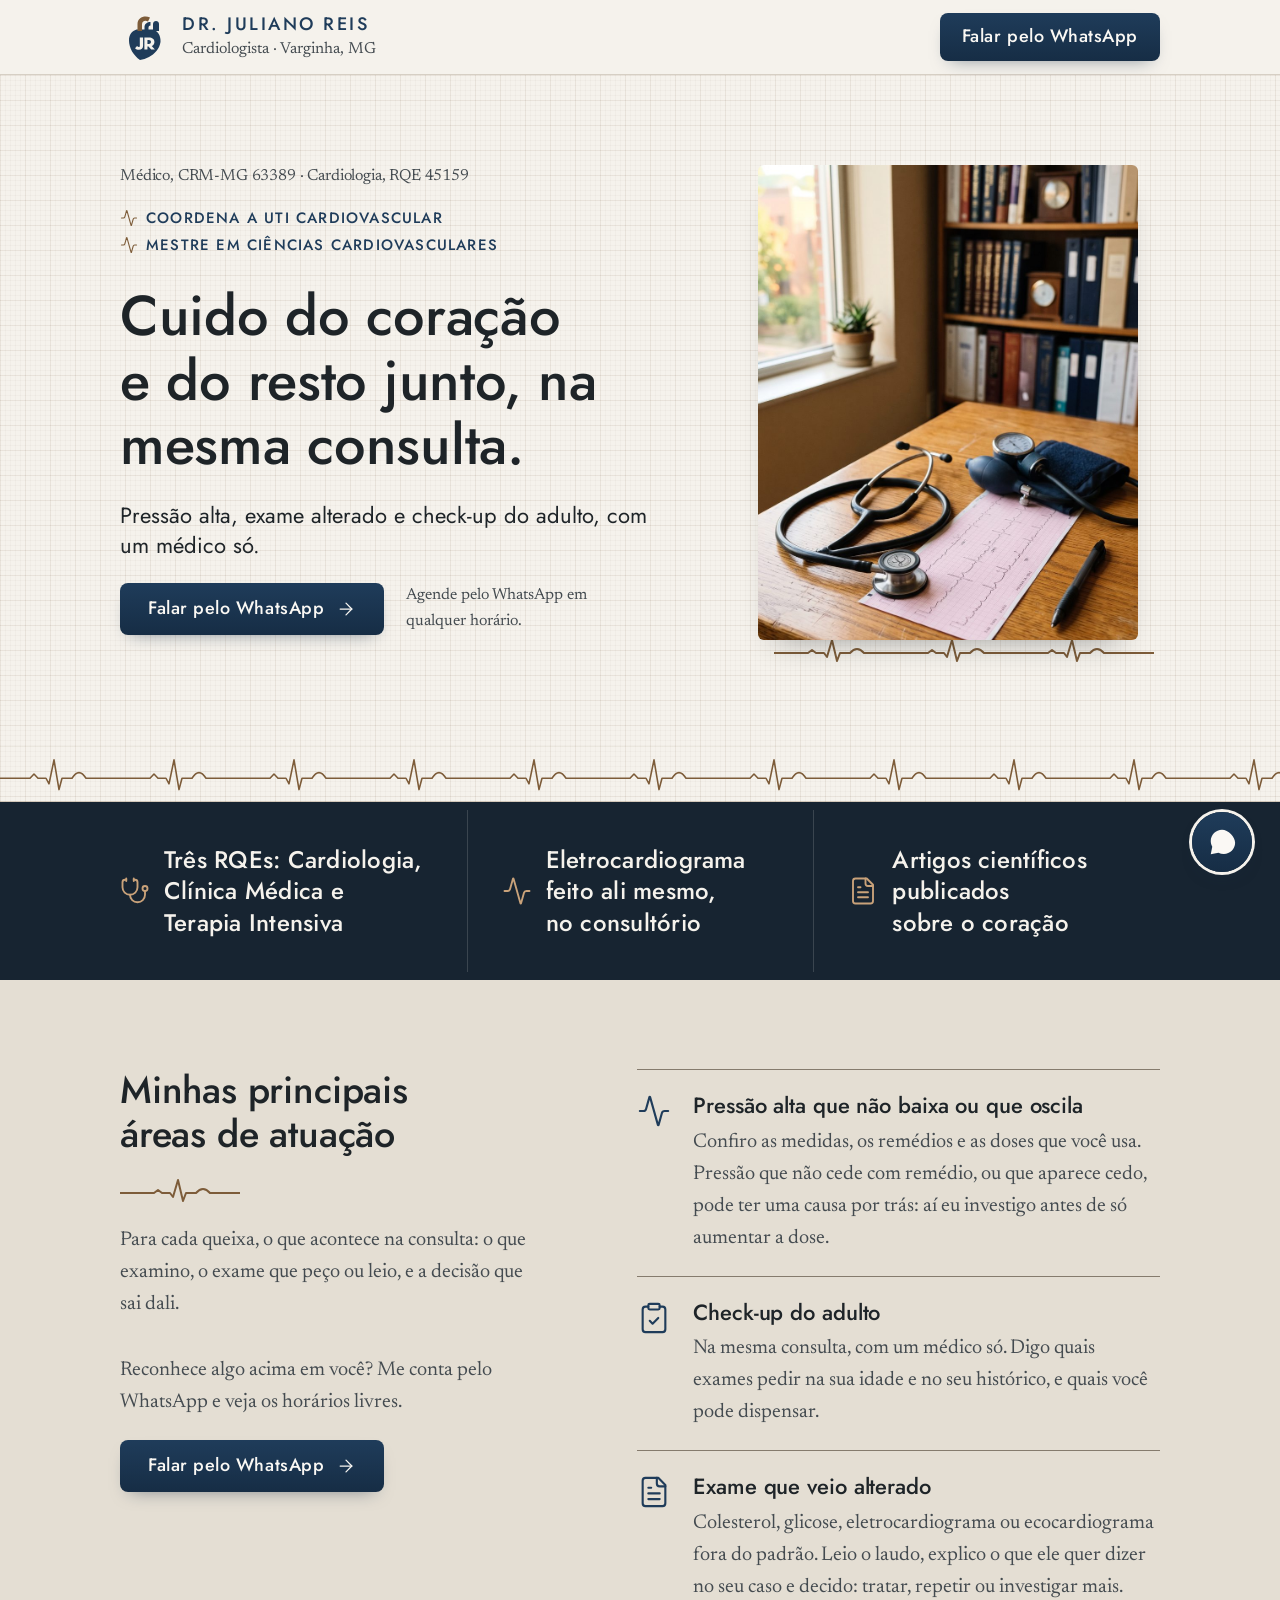
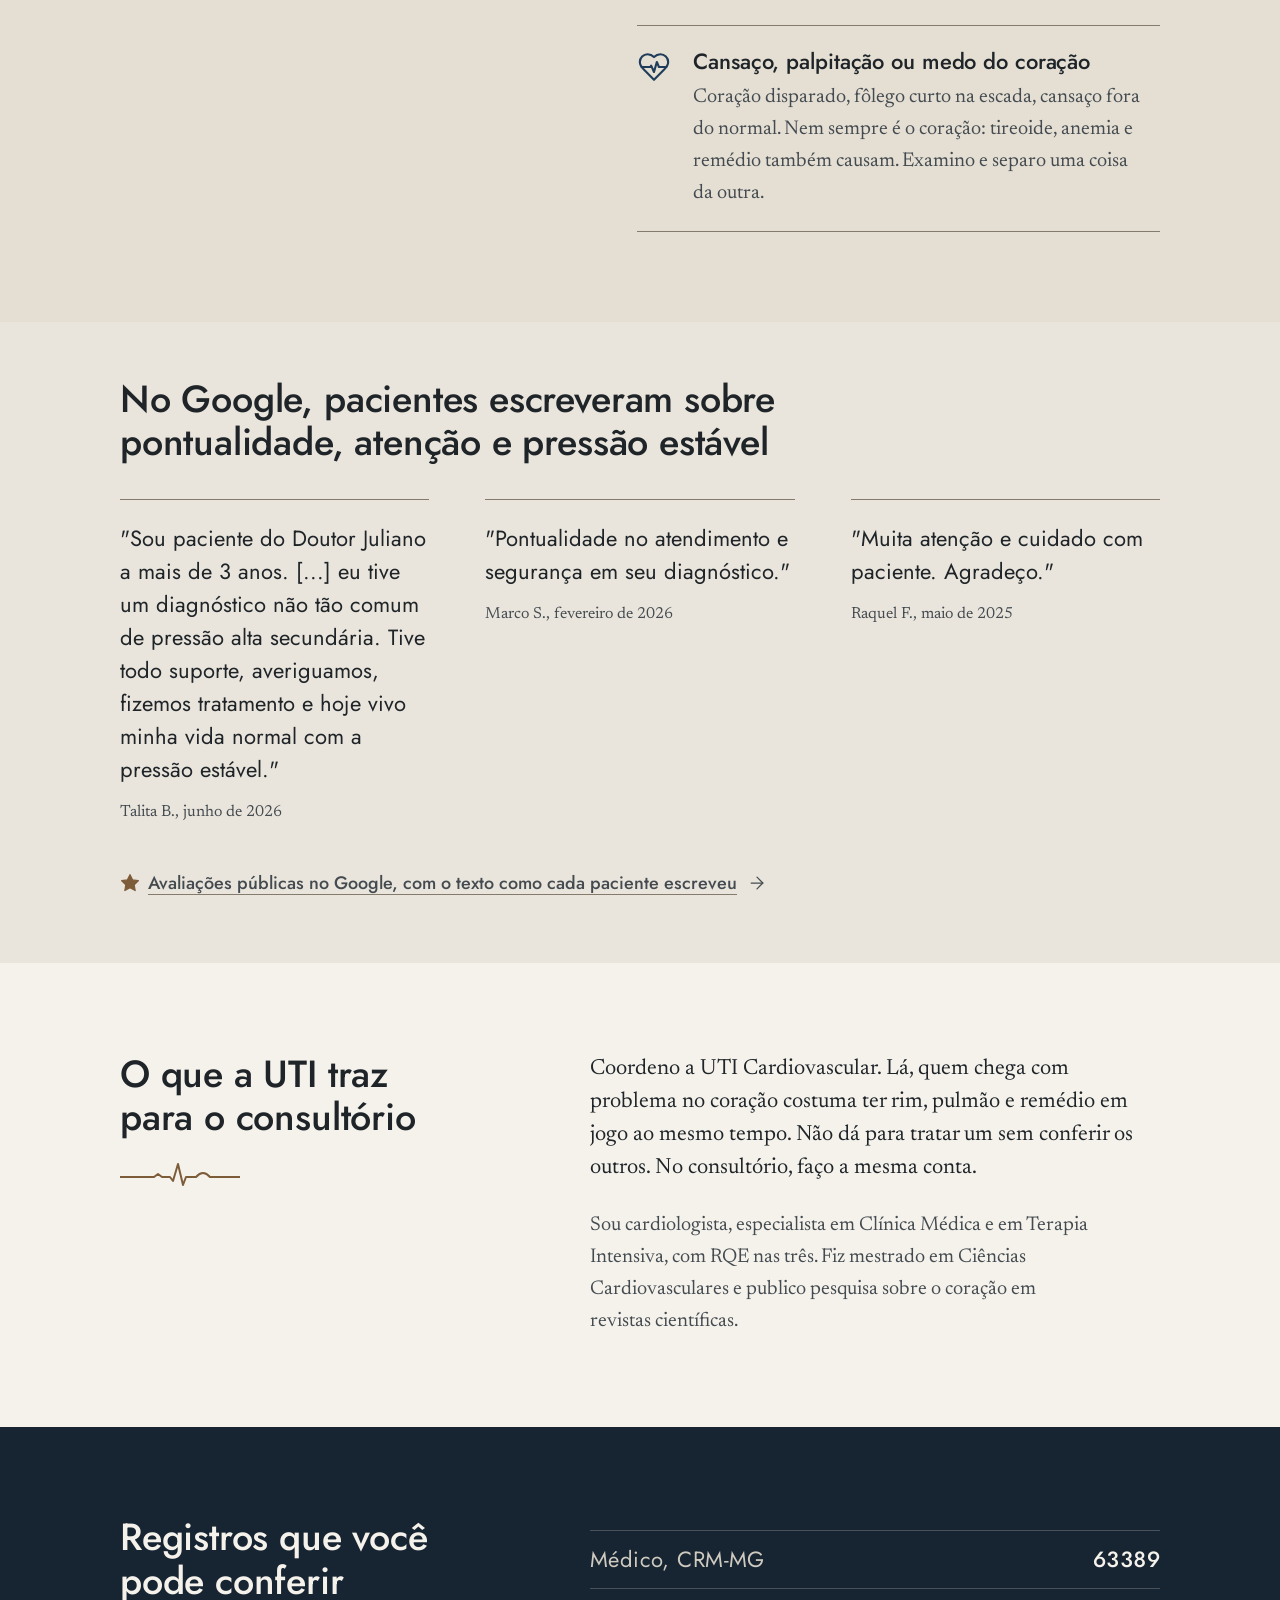
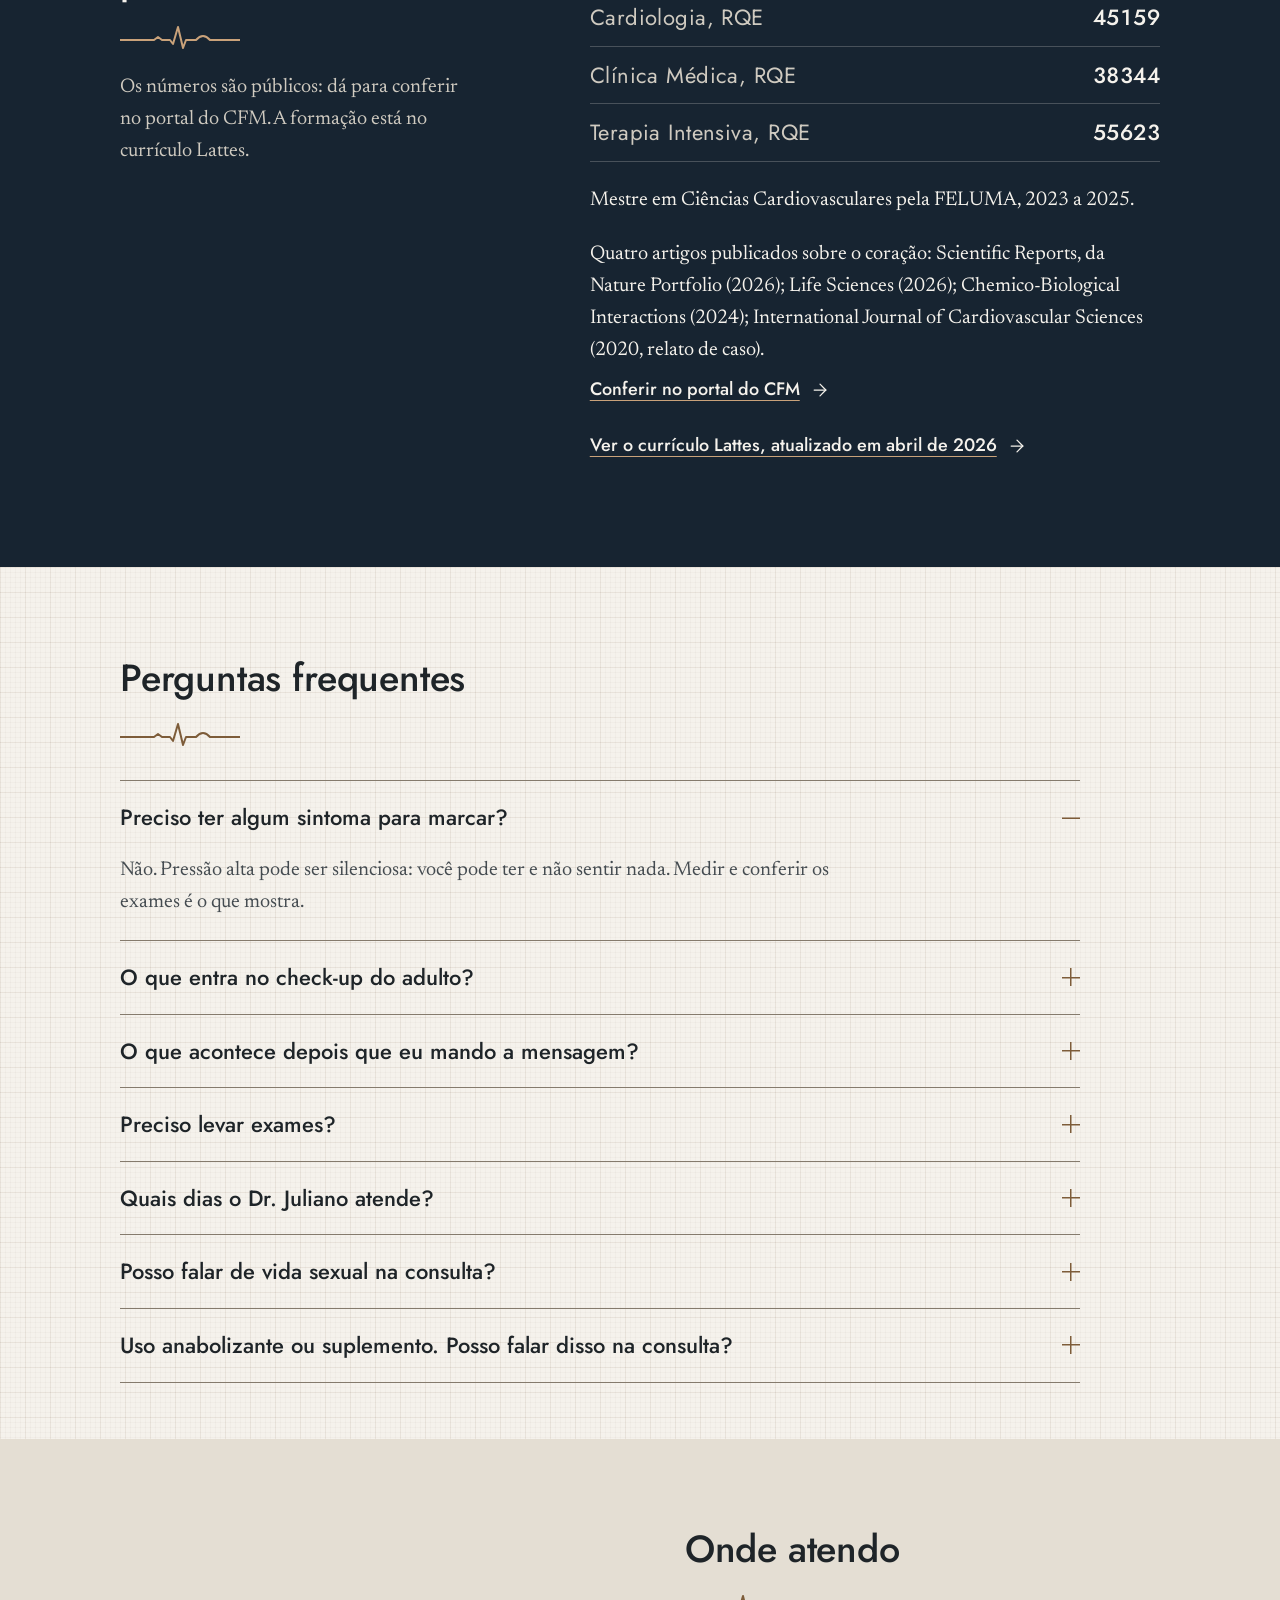
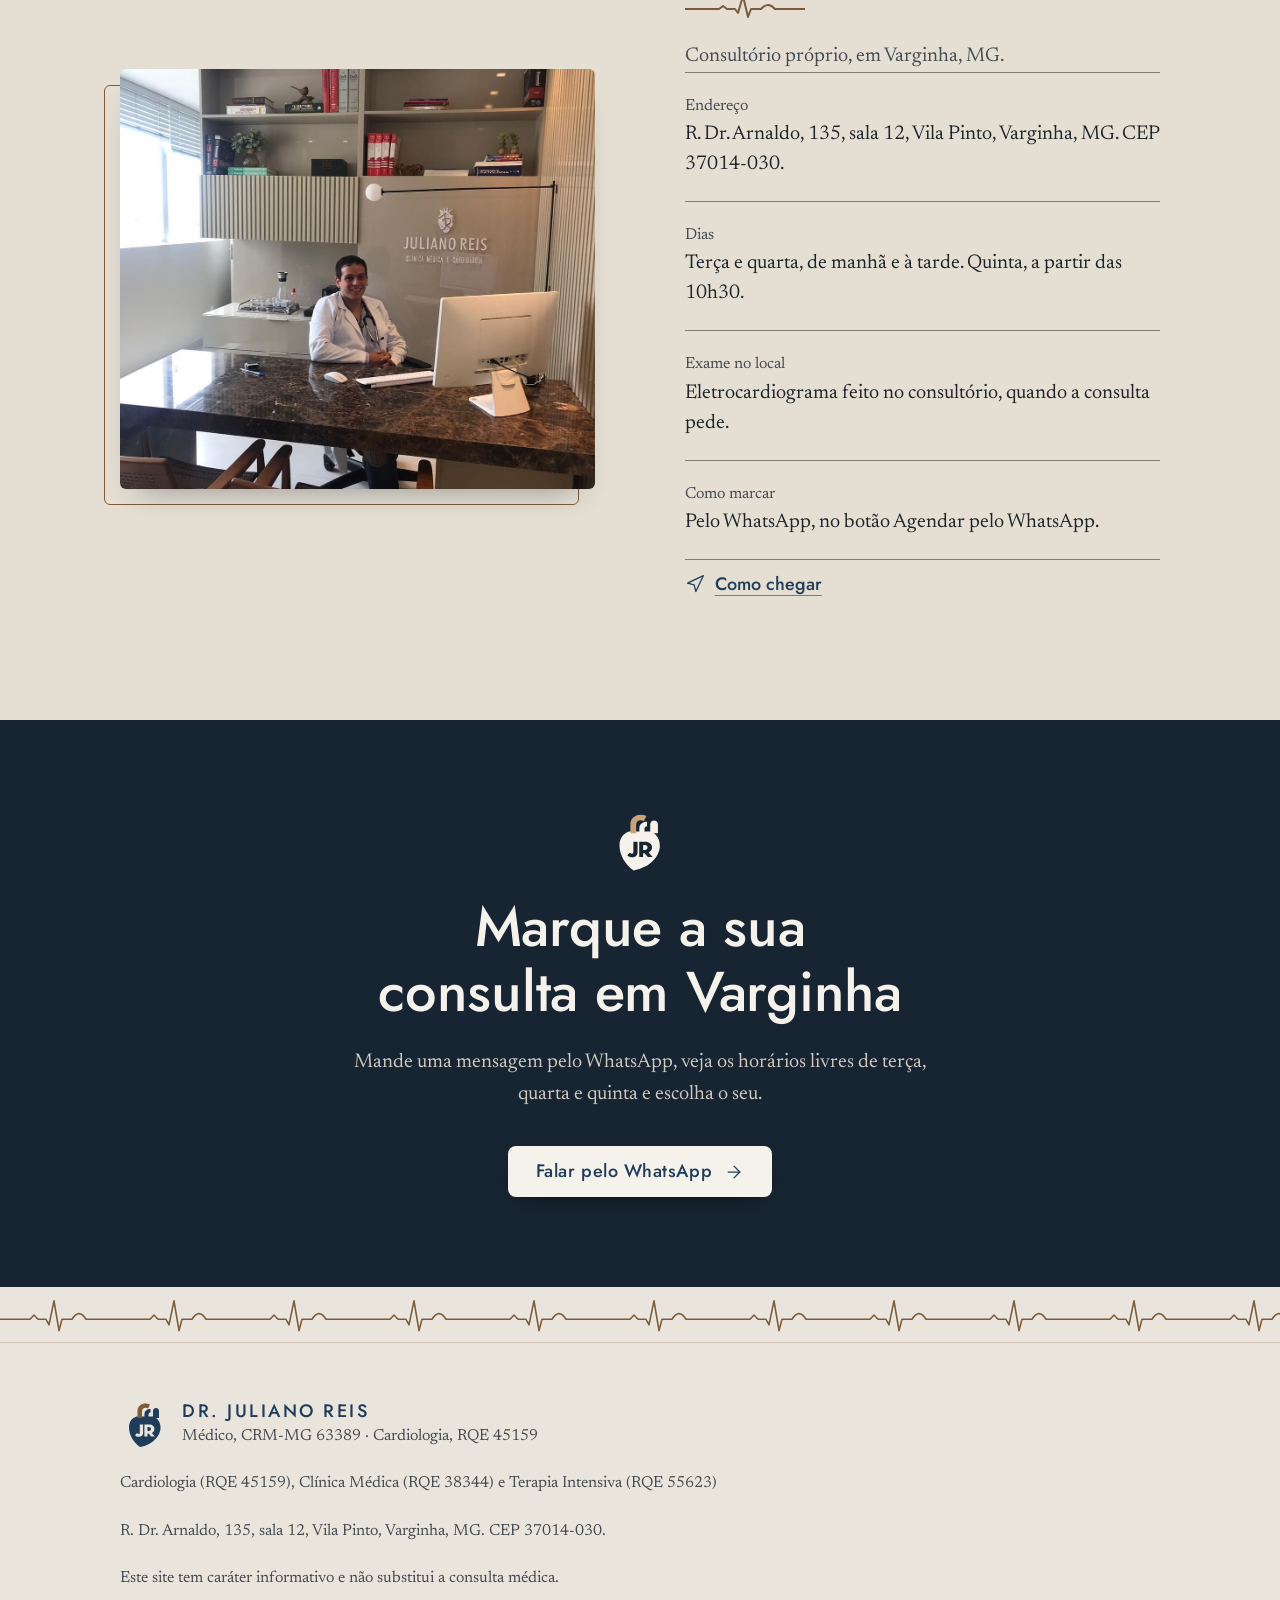
==== commit 23457808: "botão Falar pelo WhatsApp (Felipe, 22/11)" ====
--- a/index.html
+++ b/index.html
@@ -426,7 +426,7 @@
       <img src="assets/simbolo-claro.svg" width="50" height="50" alt="" decoding="async">
       <span class="wm"><b>Dr. Juliano Reis</b><h1>Cardiologista · Varginha, MG</h1></span>
     </a>
-    <button class="btn" type="button" data-wa>Agendar</button>
+    <button class="btn" type="button" data-wa>Falar pelo WhatsApp</button>
   </div>
 </header>
 
@@ -443,7 +443,7 @@
     <p class="sub">Pressão alta, exame alterado e check-up do adulto, com um médico só.</p>
     <figure class="foto"><img src="fotos/hero-mesa.jpg" width="900" height="1612" alt="Mesa de consultório de cardiologia com estetoscópio, aparelho de pressão e o traçado de um eletrocardiograma." fetchpriority="high"></figure>
     <div class="acoes">
-      <button class="btn" type="button" data-wa data-sticky-alvo>Agendar pelo WhatsApp <svg class="ico seta" viewBox="0 0 24 24" aria-hidden="true"><use href="#i-seta"/></svg></button>
+      <button class="btn" type="button" data-wa data-sticky-alvo>Falar pelo WhatsApp <svg class="ico seta" viewBox="0 0 24 24" aria-hidden="true"><use href="#i-seta"/></svg></button>
       <p class="micro leg"><span class="hero-micro">Agende pelo WhatsApp em qualquer horário.</span></p>
     </div>
   </div>
@@ -468,7 +468,7 @@
       <p>Para cada queixa, o que acontece na consulta: o que examino, o exame que peço ou leio, e a decisão que sai dali.</p>
       <div class="fecho">
         <p>Reconhece algo acima em você? Me conta pelo WhatsApp e veja os horários livres.</p>
-        <button class="btn" type="button" data-wa>Agendar pelo WhatsApp <svg class="ico seta" viewBox="0 0 24 24" aria-hidden="true"><use href="#i-seta"/></svg></button>
+        <button class="btn" type="button" data-wa>Falar pelo WhatsApp <svg class="ico seta" viewBox="0 0 24 24" aria-hidden="true"><use href="#i-seta"/></svg></button>
       </div>
     </div>
     <div class="lado">
@@ -570,7 +570,7 @@
     <img src="assets/simbolo-escuro.svg" width="64" height="64" alt="" loading="lazy" decoding="async">
     <h2>Marque a sua consulta em Varginha</h2>
     <p>Mande uma mensagem pelo WhatsApp, veja os horários livres de terça, quarta e quinta e escolha o seu.</p>
-    <button class="btn claro" type="button" data-wa>Agendar pelo WhatsApp <svg class="ico seta" viewBox="0 0 24 24" aria-hidden="true"><use href="#i-seta"/></svg></button>
+    <button class="btn claro" type="button" data-wa>Falar pelo WhatsApp <svg class="ico seta" viewBox="0 0 24 24" aria-hidden="true"><use href="#i-seta"/></svg></button>
   </div>
 </section>
 
@@ -593,8 +593,8 @@
 
 <!-- sticky (mobile): o caminho pro WhatsApp acompanha a rolagem inteira -->
 <div class="sticky" data-bloco="cta-flutuante" data-sticky>
-  <button class="btn" type="button" data-wa>Agendar pelo WhatsApp <svg class="ico seta" viewBox="0 0 24 24" aria-hidden="true"><use href="#i-seta"/></svg></button>
-  <noscript><a class="btn" href="https://wa.me/5535988334600?text=Ol%C3%A1%2C%20Dr.%20Juliano!%20Vim%20pelo%20seu%20site%20e%20gostaria%20de%20marcar%20uma%20consulta.">Agendar pelo WhatsApp</a></noscript>
+  <button class="btn" type="button" data-wa>Falar pelo WhatsApp <svg class="ico seta" viewBox="0 0 24 24" aria-hidden="true"><use href="#i-seta"/></svg></button>
+  <noscript><a class="btn" href="https://wa.me/5535988334600?text=Ol%C3%A1%2C%20Dr.%20Juliano!%20Vim%20pelo%20seu%20site%20e%20gostaria%20de%20marcar%20uma%20consulta.">Falar pelo WhatsApp</a></noscript>
   <p class="sticky-micro">Agende pelo WhatsApp em qualquer horário.</p>
 </div>
 
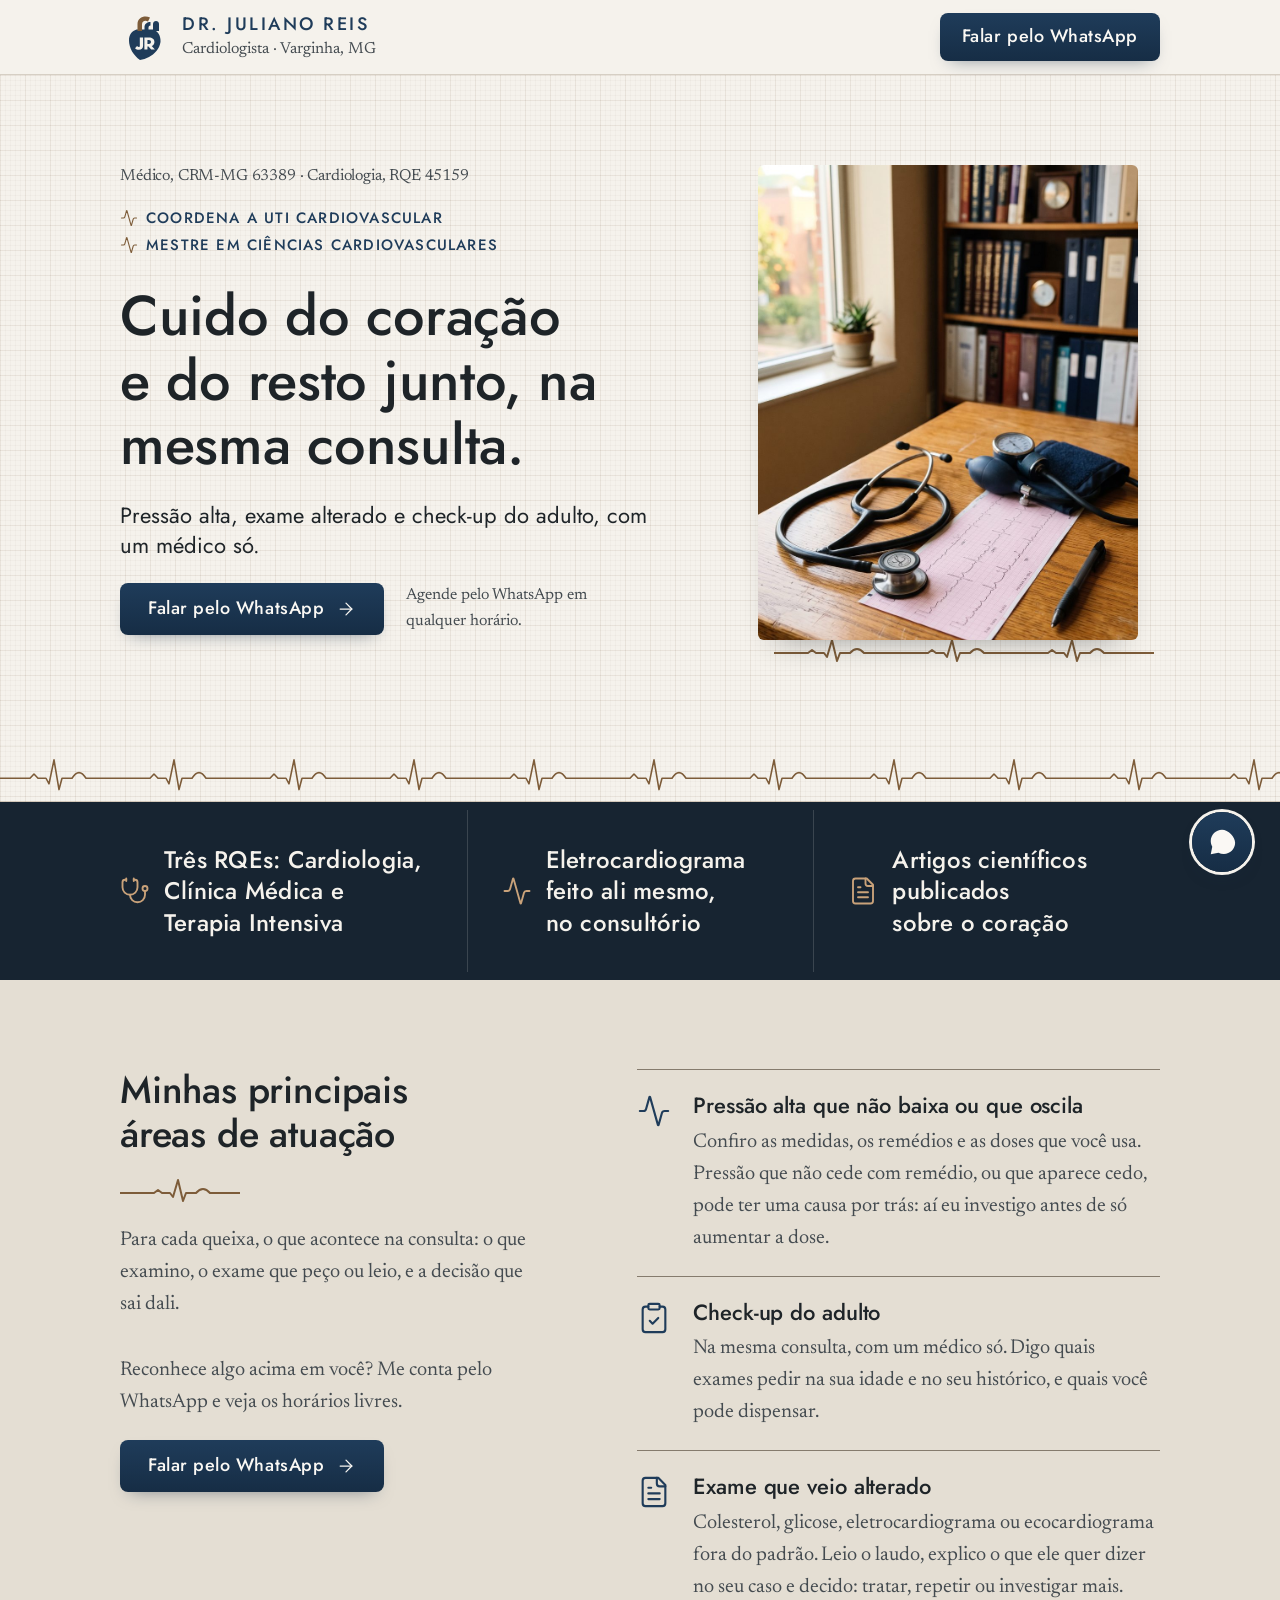
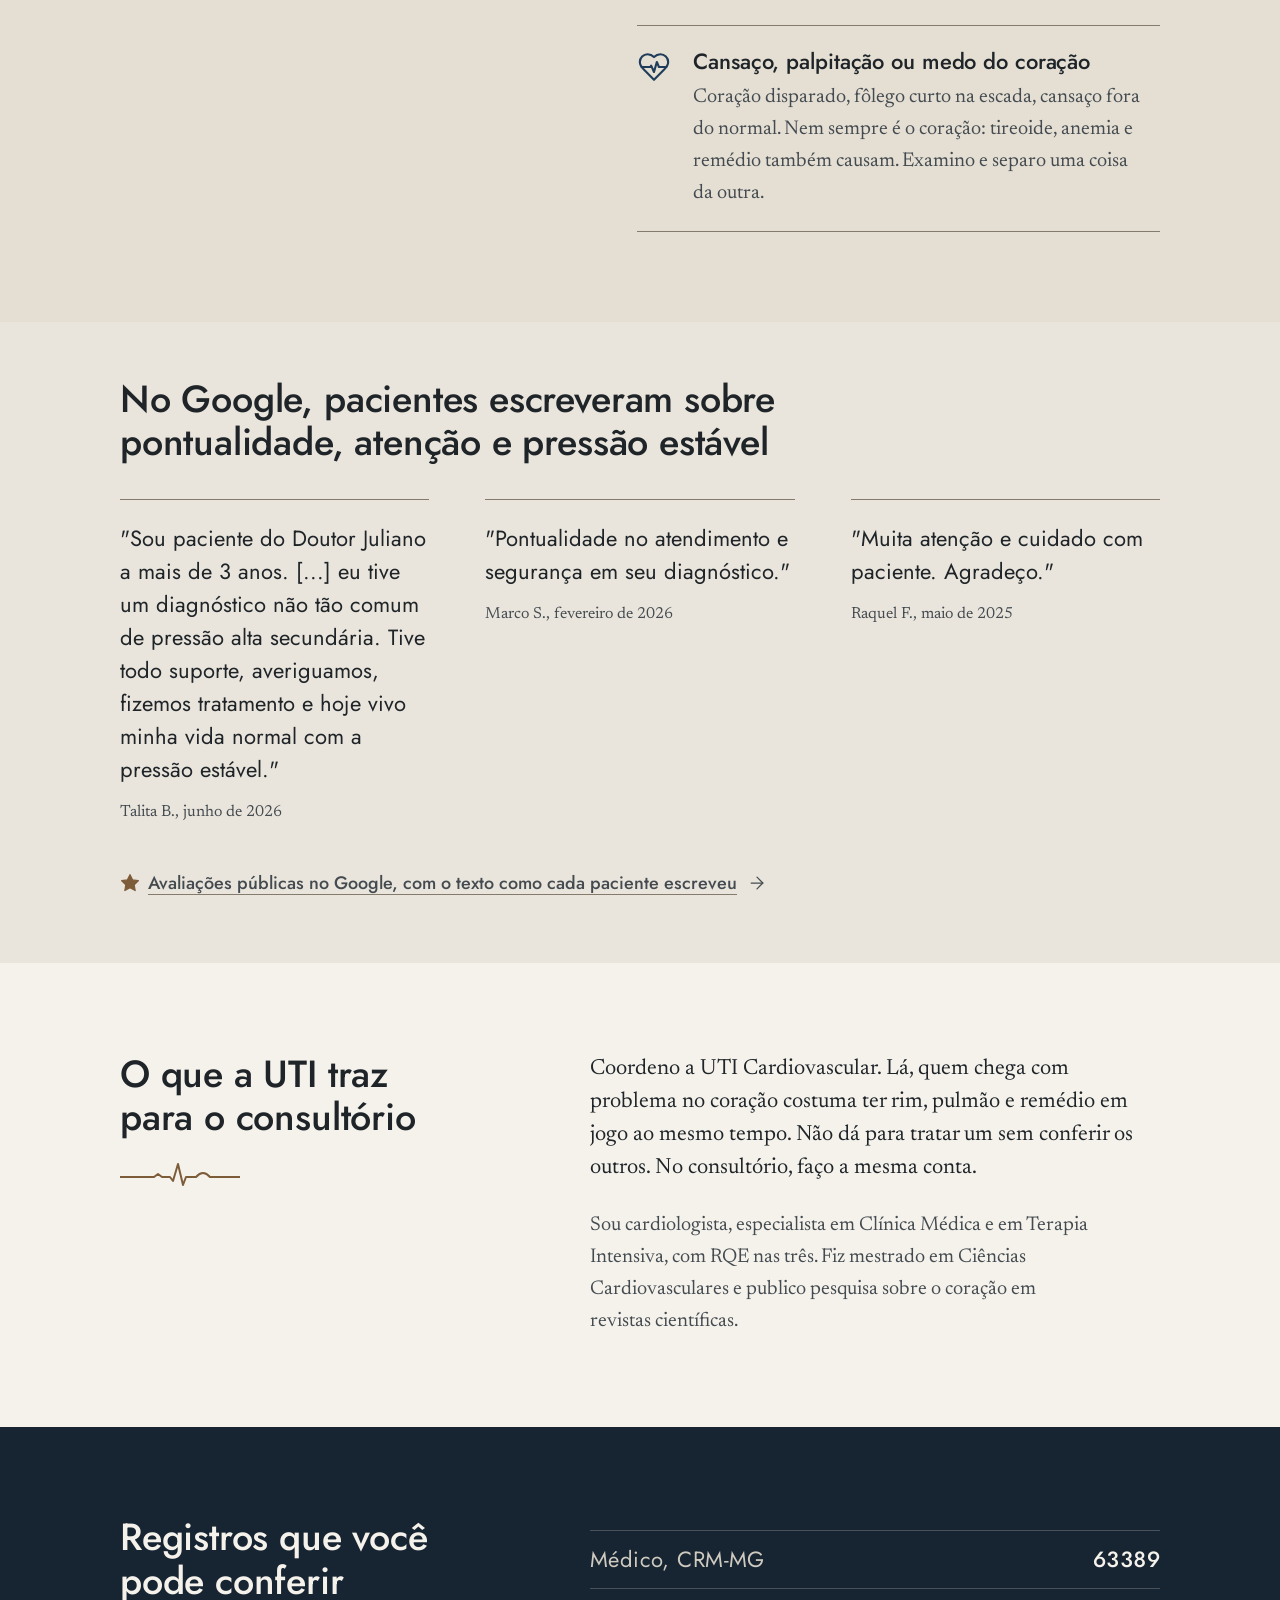
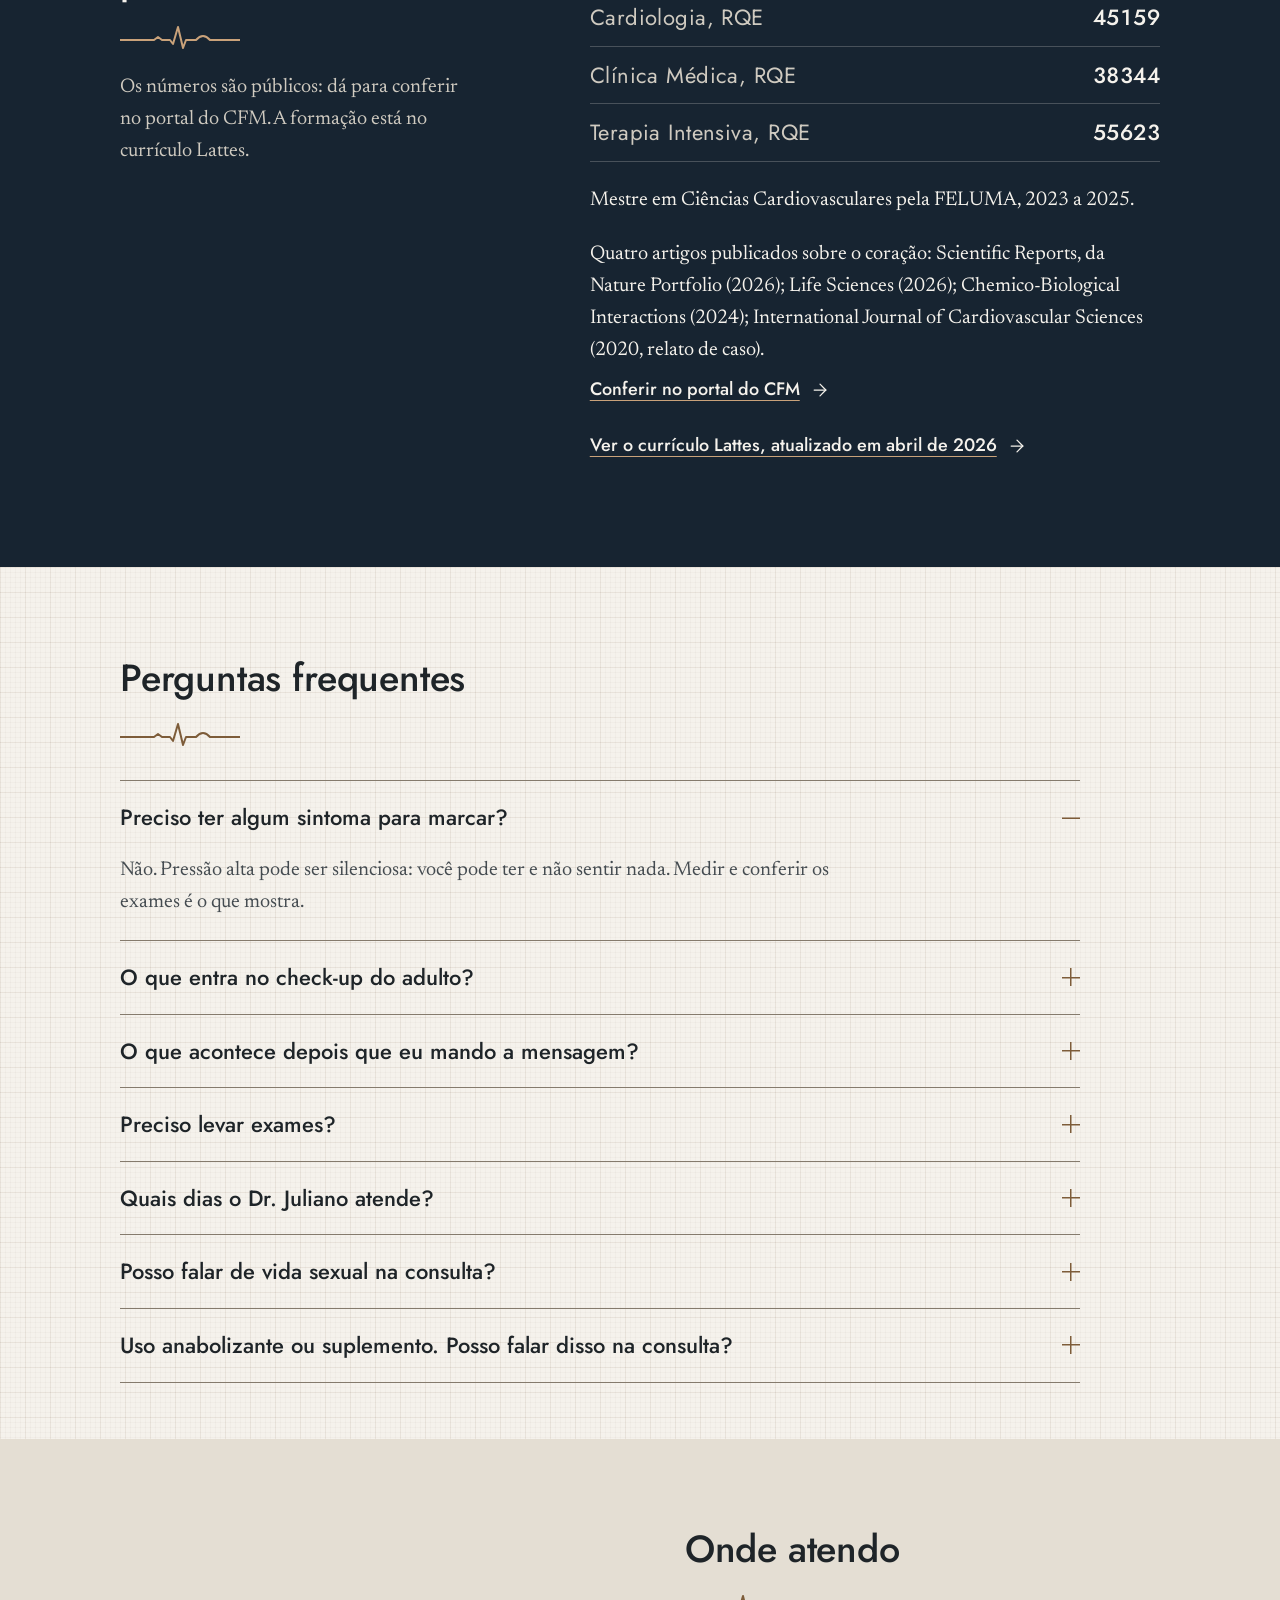
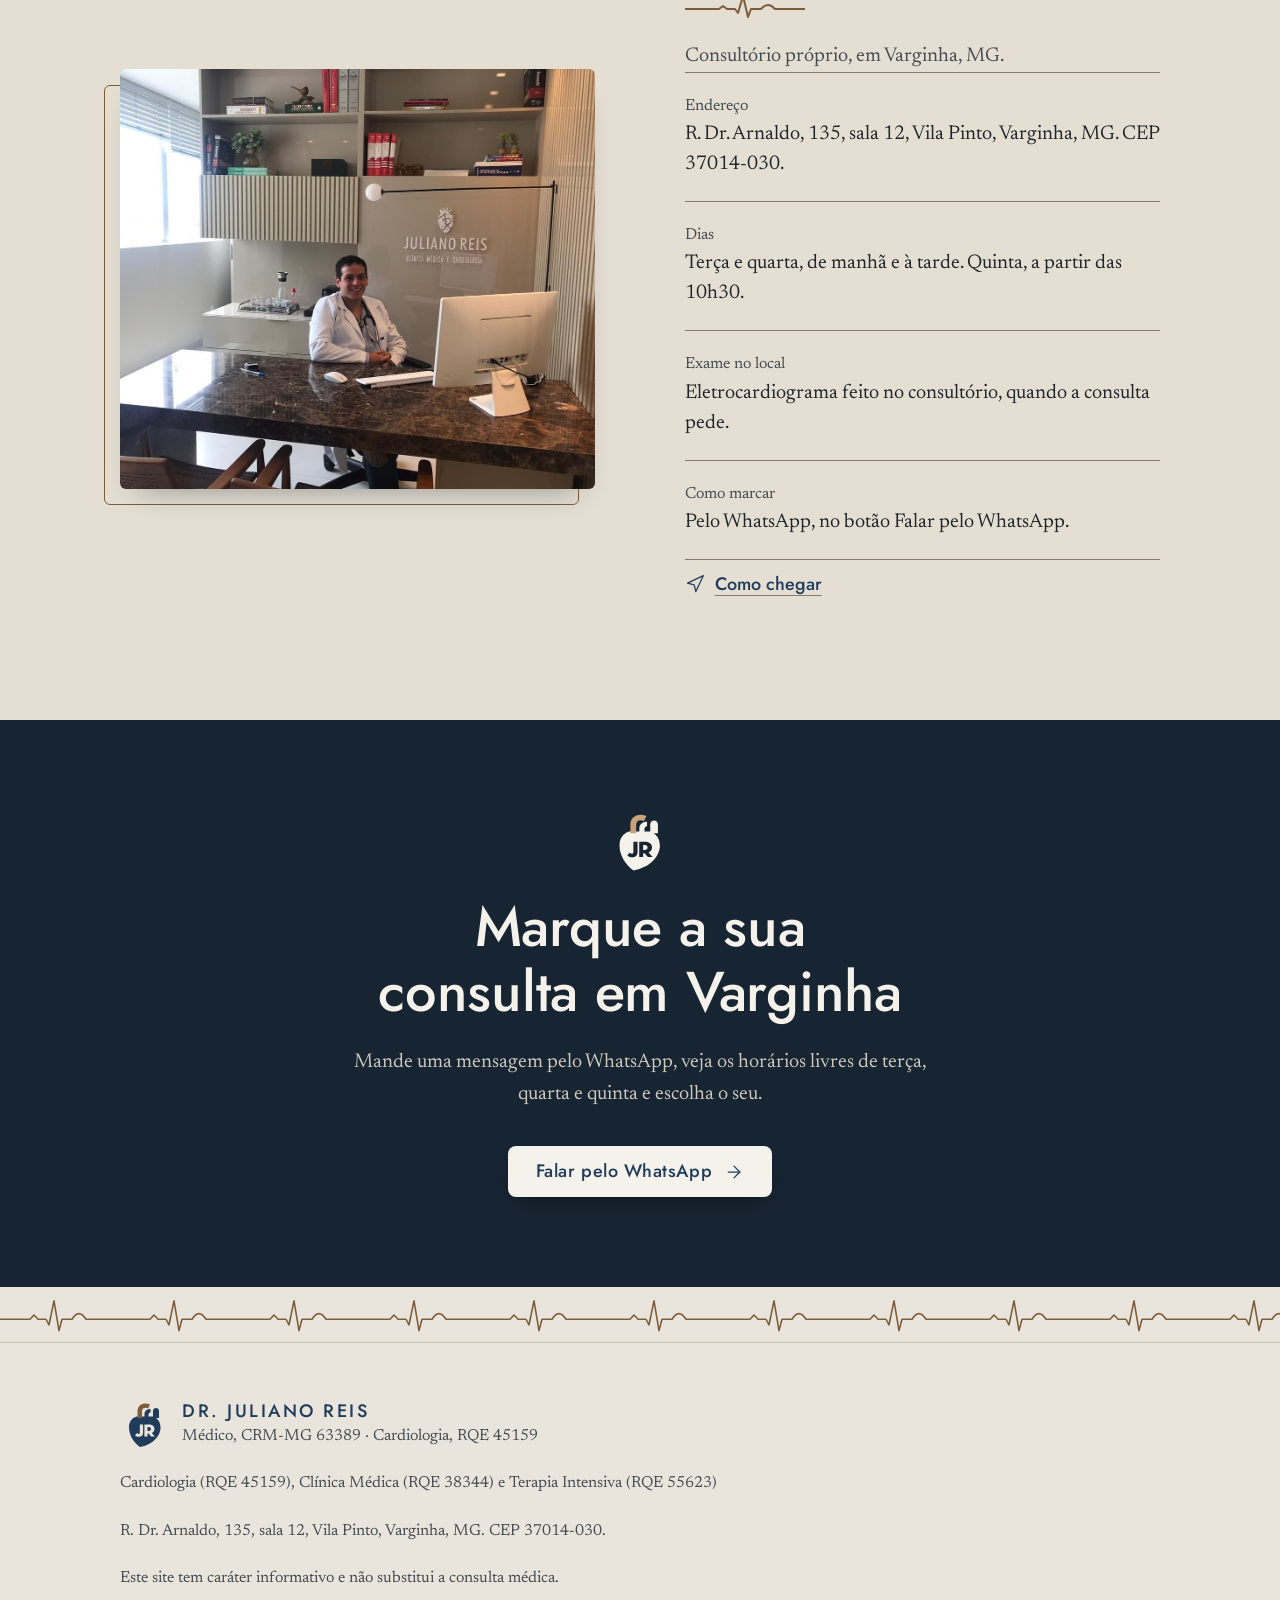
==== commit f4261da6: "botão do widget e frase Como marcar: Falar pelo WhatsApp" ====
--- a/index.html
+++ b/index.html
@@ -558,7 +558,7 @@
         <div class="linha-l"><dt>Endereço</dt><dd>R. Dr. Arnaldo, 135, sala 12, Vila Pinto, Varginha, MG. CEP 37014-030.</dd></div>
         <div class="linha-l"><dt>Dias</dt><dd>Terça e quarta, de manhã e à tarde. Quinta, a partir das 10h30.</dd></div>
         <div class="linha-l"><dt>Exame no local</dt><dd>Eletrocardiograma feito no consultório, quando a consulta pede.</dd></div>
-        <div class="linha-l"><dt>Como marcar</dt><dd>Pelo WhatsApp, no botão Agendar pelo WhatsApp.</dd></div>
+        <div class="linha-l"><dt>Como marcar</dt><dd>Pelo WhatsApp, no botão Falar pelo WhatsApp.</dd></div>
       </dl>
       <p><a class="link-seta" href="https://www.google.com/maps/search/?api=1&amp;query=R.+Dr.+Arnaldo,+135,+Vila+Pinto,+Varginha,+MG" target="_blank" rel="noopener"><svg class="ico" viewBox="0 0 24 24" aria-hidden="true"><use href="#i-nav"/></svg>Como chegar</a></p>
     </div>
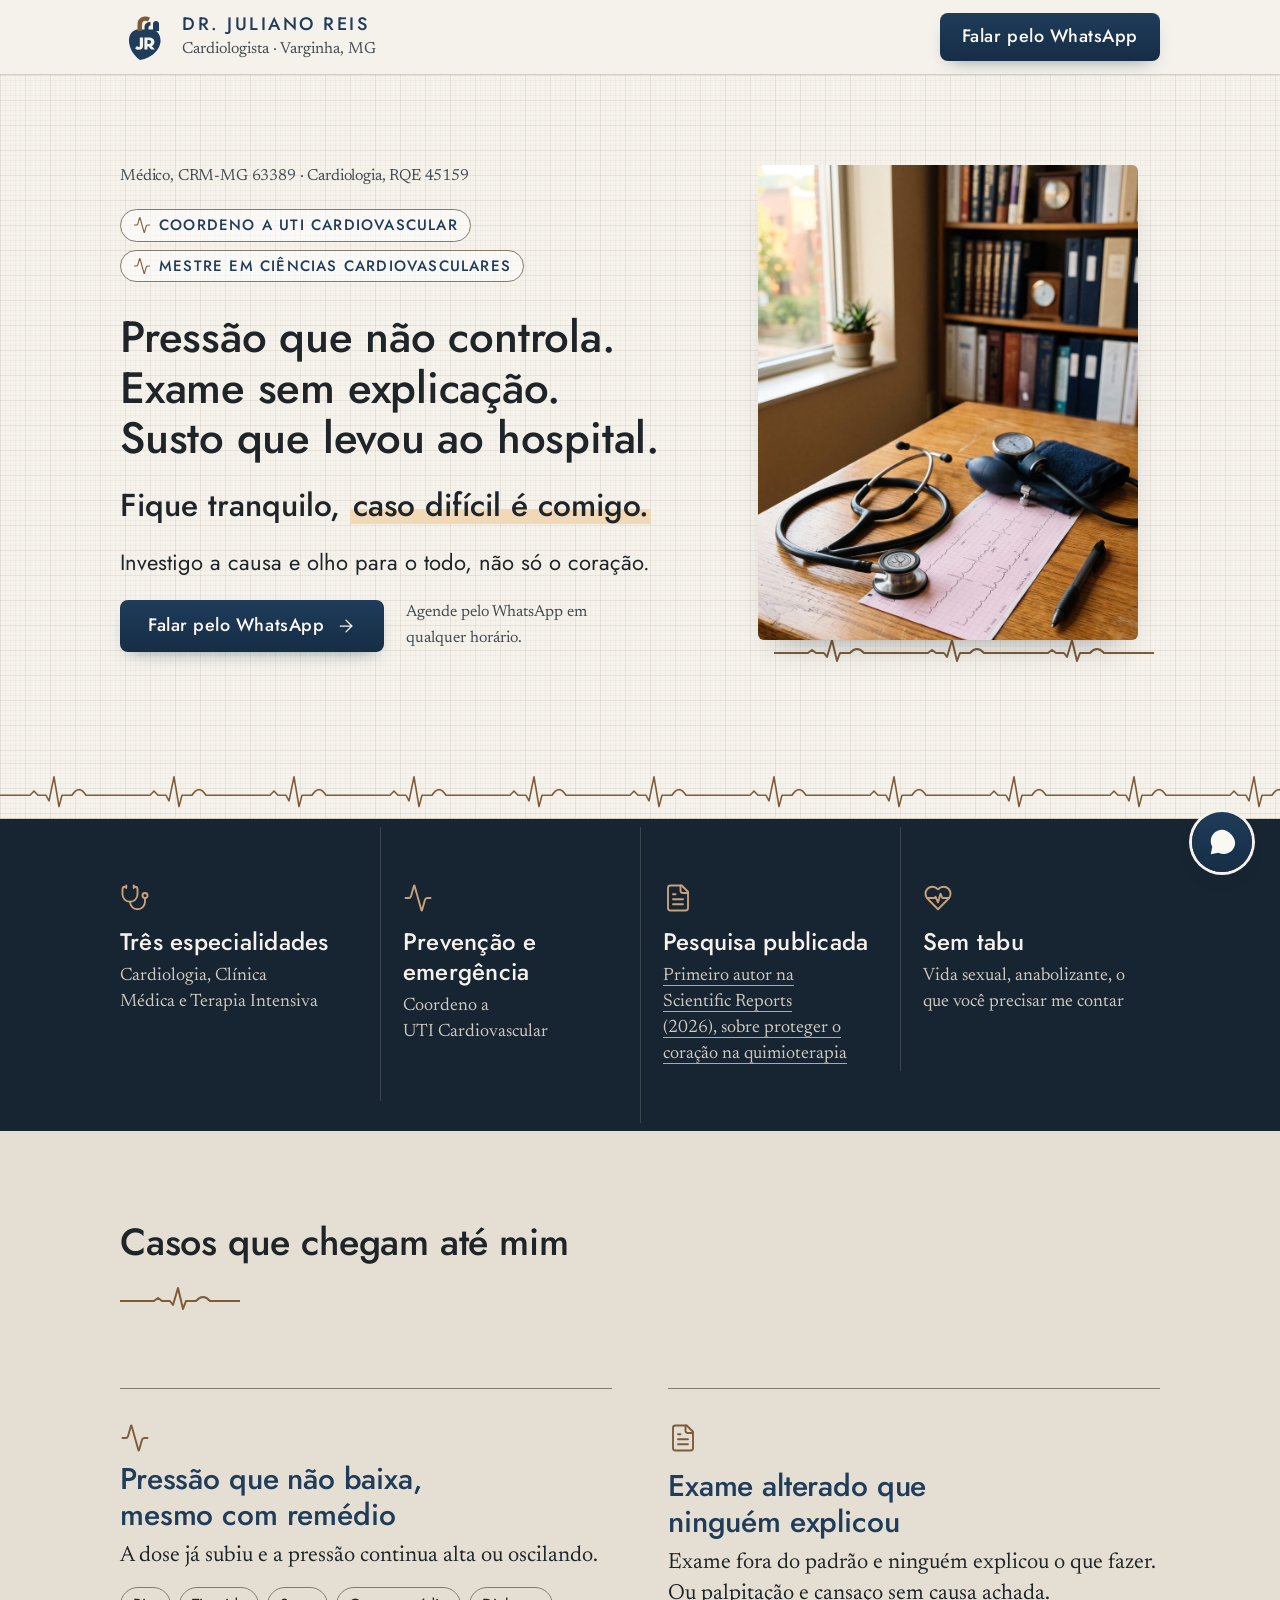
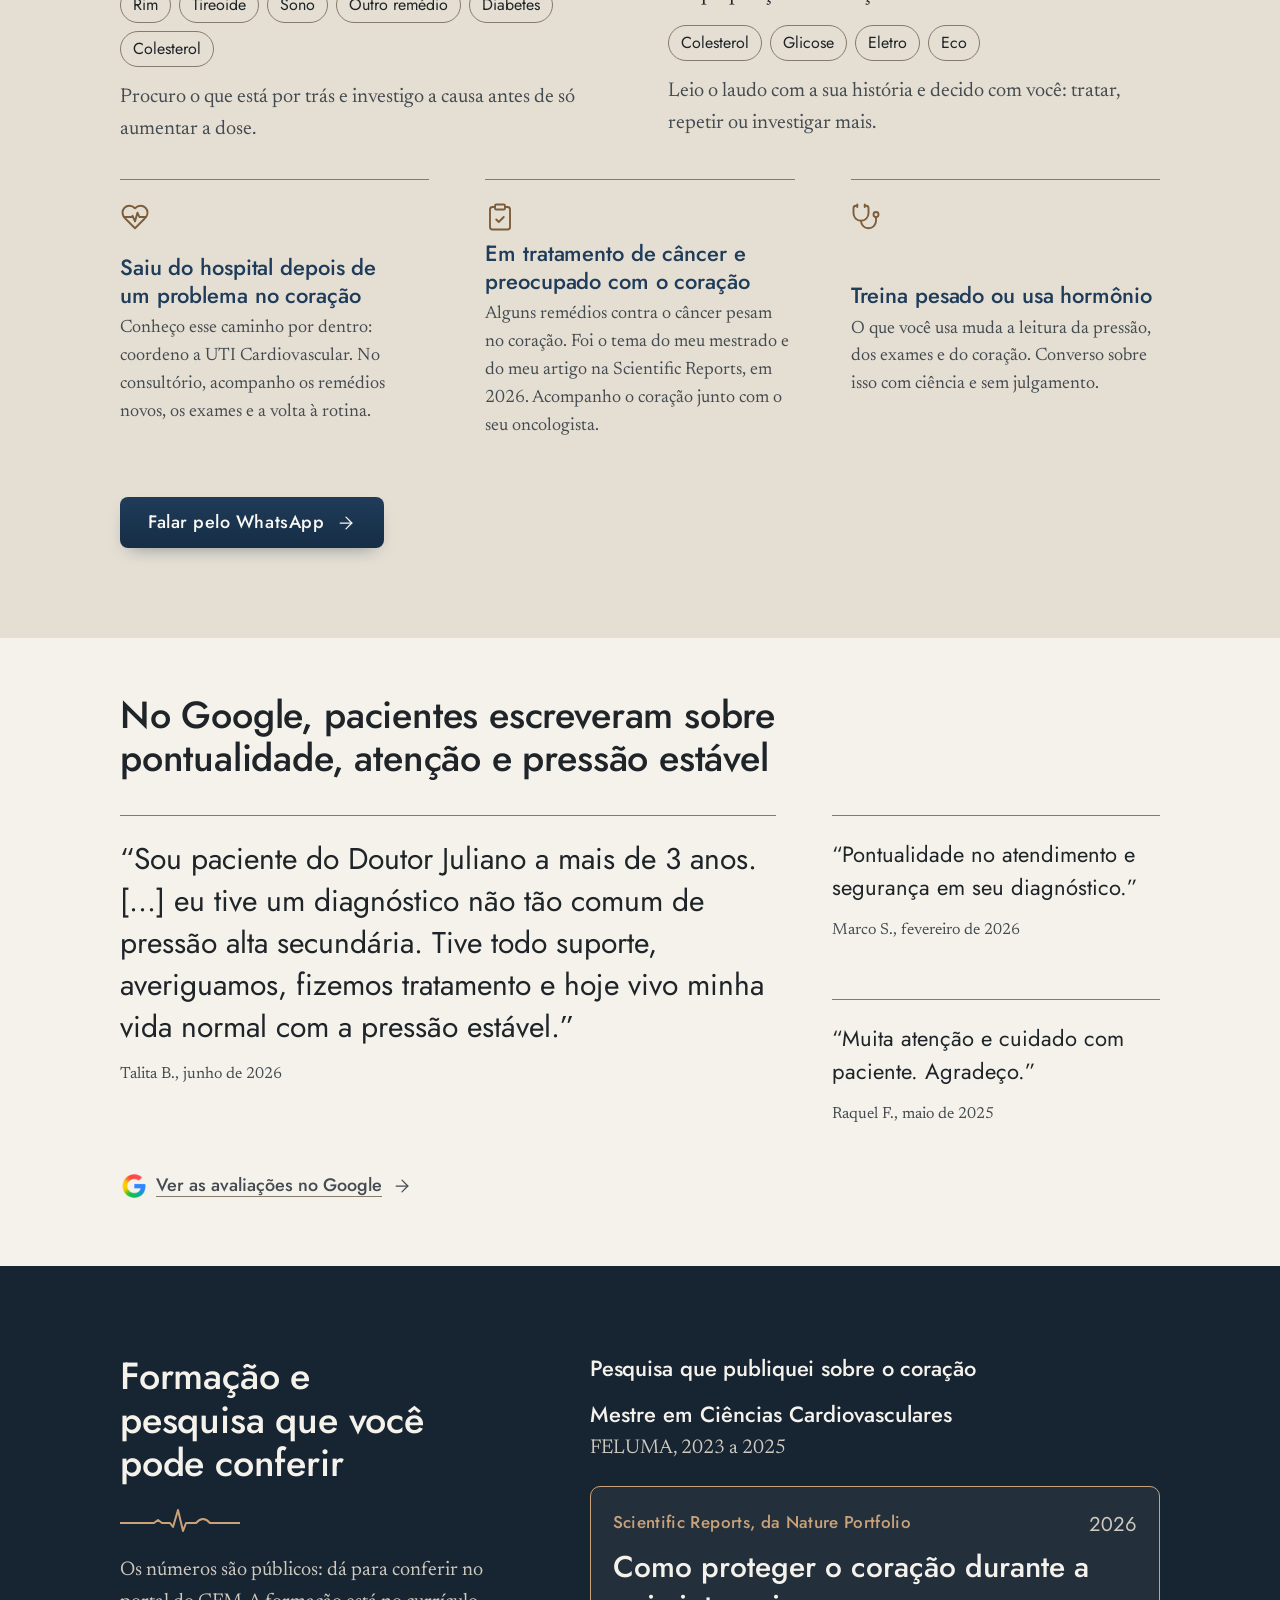
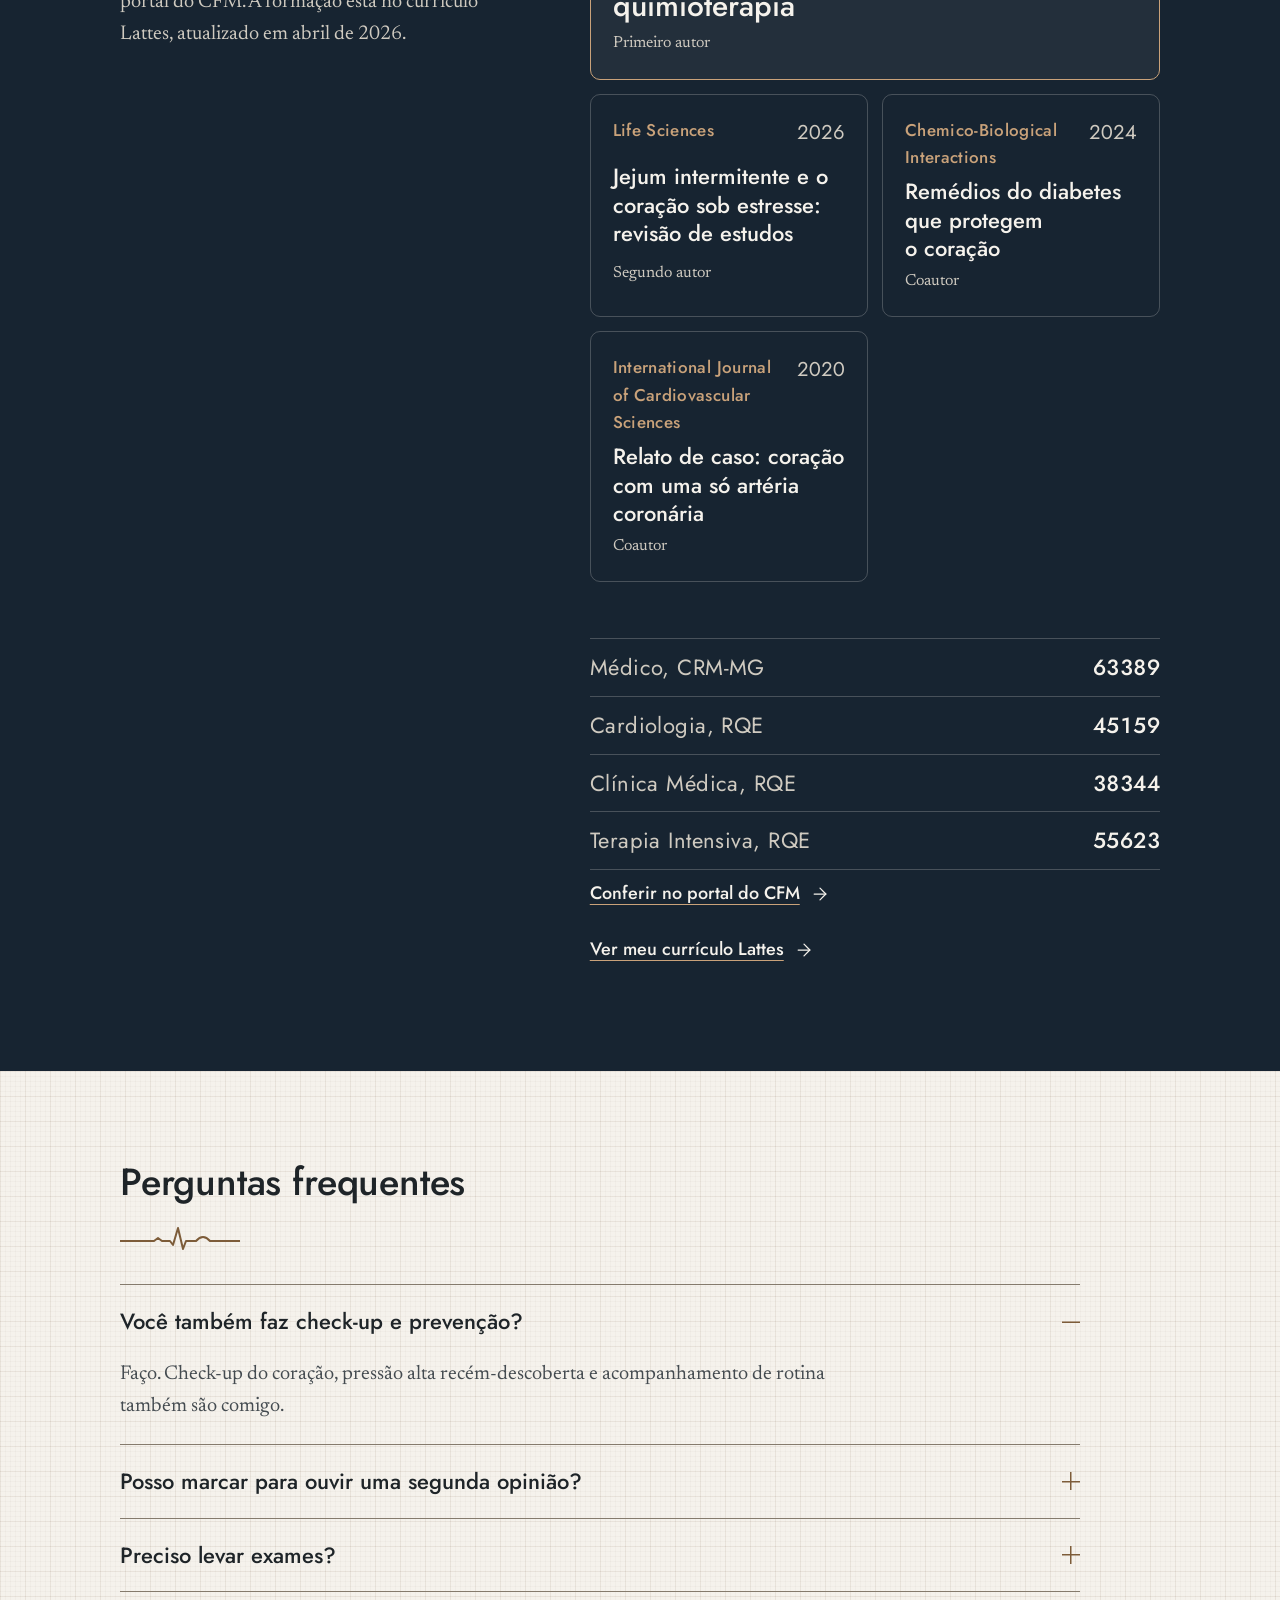
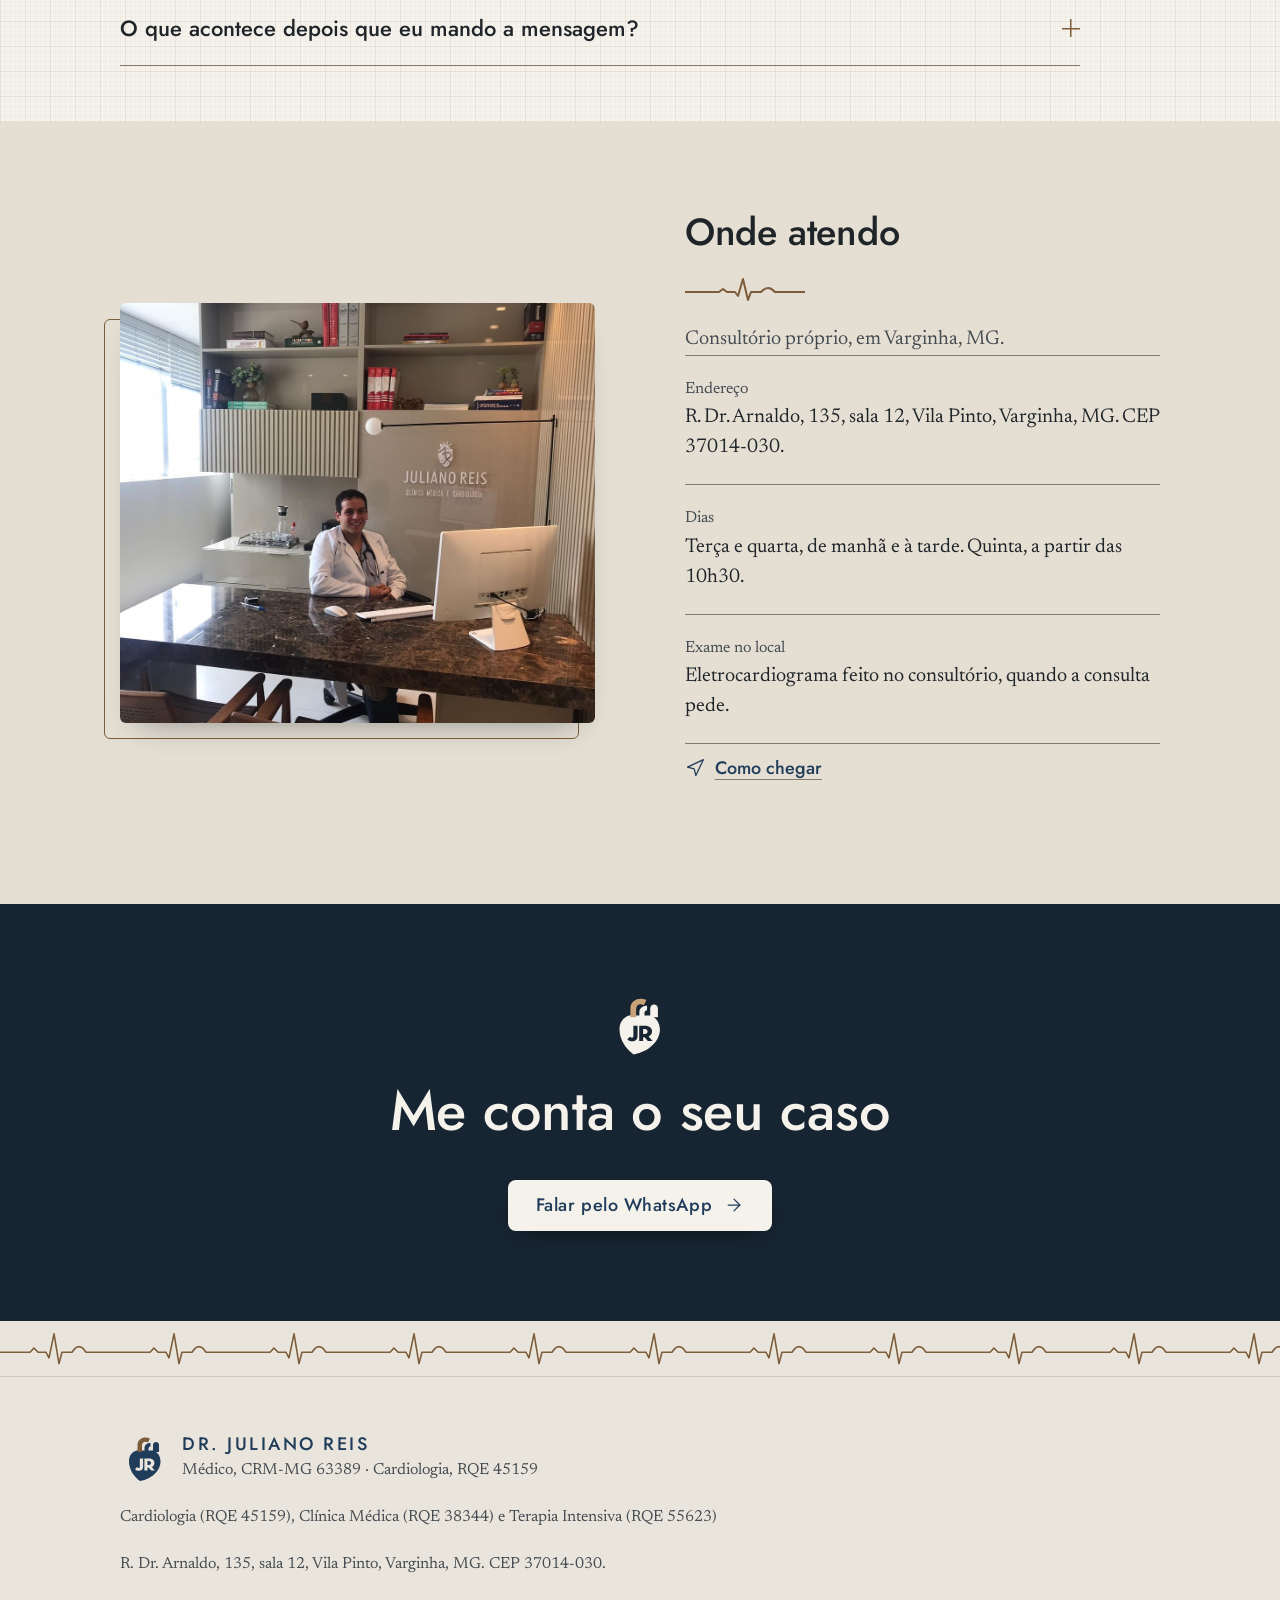
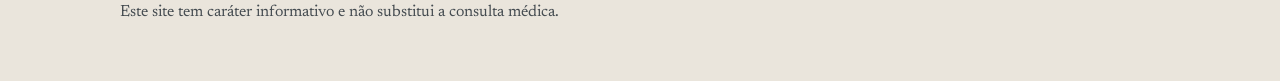
==== commit 85fa8890: "LP casos difíceis (Felipe, 22/11)" ====
--- a/index.html
+++ b/index.html
@@ -12,7 +12,7 @@
 Data: 2026-11-09. Marca: external/doctors/juliano/wiki/concepts/marca-juliano (tokens.css copiado para assets/tokens.css, copia de deploy). Ícones: Lucide v0.475.0 (licença ISC), em sprite no começo do body.
 Preview noindex em fcamara1109/juliano-lp. Premissas, desvios e pendências: README.md desta pasta.
 -->
-<meta name="description" content="Dr. Juliano Reis, médico (CRM-MG 63389) e cardiologista (RQE 45159) em Varginha, MG. Coordena a UTI Cardiovascular. Pressão alta, exame alterado e check-up do adulto, com um médico só.">
+<meta name="description" content="Dr. Juliano Reis, médico (CRM-MG 63389) e cardiologista (RQE 45159) em Varginha, MG. Coordena a UTI Cardiovascular. Pressão que não controla e exame sem explicação.">
 <meta name="theme-color" content="#F5F2EC">
 <meta name="robots" content="noindex,nofollow">
 <link rel="icon" type="image/svg+xml" href="assets/favicon.svg">
@@ -21,14 +21,14 @@
 <meta property="og:type" content="website">
 <meta property="og:locale" content="pt_BR">
 <meta property="og:site_name" content="Dr. Juliano Reis">
-<meta property="og:title" content="Cuido do coração e do resto junto, na mesma consulta">
-<meta property="og:description" content="Médico, CRM-MG 63389. Cardiologia, RQE 45159. Pressão alta, exame alterado e check-up do adulto em Varginha, MG.">
+<meta property="og:title" content="Pressão que não controla. Exame sem explicação. Caso difícil é comigo.">
+<meta property="og:description" content="Médico, CRM-MG 63389. Cardiologia, RQE 45159. Pressão que não controla e exame sem explicação, em Varginha, MG.">
 <meta property="og:image" content="https://fcamara1109.github.io/juliano-lp/assets/og-1200x630.png">
 <meta property="og:image:width" content="1200">
 <meta property="og:image:height" content="630">
 <meta name="twitter:card" content="summary_large_image">
-<meta name="twitter:title" content="Cuido do coração e do resto junto, na mesma consulta">
-<meta name="twitter:description" content="Médico, CRM-MG 63389. Cardiologia, RQE 45159. Pressão alta, exame alterado e check-up do adulto em Varginha, MG.">
+<meta name="twitter:title" content="Pressão que não controla. Exame sem explicação. Caso difícil é comigo.">
+<meta name="twitter:description" content="Médico, CRM-MG 63389. Cardiologia, RQE 45159. Pressão que não controla e exame sem explicação, em Varginha, MG.">
 <link rel="preload" href="assets/fonts/Jost.woff" as="font" type="font/woff" crossorigin>
 <link rel="preload" href="assets/fonts/Newsreader.woff" as="font" type="font/woff" crossorigin>
 <link rel="stylesheet" href="assets/tokens.css">
@@ -61,7 +61,7 @@
 
 /* ---------- tipos ---------- */
 h1,h2,h3{margin:0;font-family:var(--juliano-display);font-weight:var(--juliano-peso-titulo);line-height:var(--juliano-lh-titulo);letter-spacing:var(--juliano-track-titulo);text-wrap:balance}
-.hero-titulo{font-size:clamp(32px,1.6rem + 2.4vw,56px)}
+.hero-titulo{font-size:clamp(28px,1.3rem + 1.8vw,44px)}
 h2{font-size:clamp(26px,1.4rem + 1.2vw,38px)}
 h3{font-size:22px;line-height:1.25}
 .filete{display:block;width:44px;height:2px;margin:var(--juliano-e-3) 0 var(--juliano-e-3);background:var(--juliano-bronze,#7D5C39)}
@@ -92,13 +92,15 @@
 
 /* ---------- hero: o eixo, o nome, uma linha de prova, um botao, o apoio ---------- */
 .hero{position:relative;padding:var(--juliano-e-4) 0 0;background:var(--juliano-paper)}
-.hero .wrap{display:grid;grid-template-columns:minmax(0,1fr);grid-template-areas:"reg" "chips" "h1" "sub" "acoes" "foto";row-gap:var(--juliano-e-2);align-items:start}
+.hero .wrap{display:grid;grid-template-columns:minmax(0,1fr);grid-template-areas:"reg" "chips" "h1" "dor" "sub" "acoes" "foto";row-gap:var(--juliano-e-2);align-items:start}
 .hero .legal{grid-area:reg;margin:0;font-size:var(--juliano-t-rotulo);line-height:1.4;letter-spacing:-.01em;color:var(--juliano-ink-2)}
 .chips{grid-area:chips;list-style:none;margin:0 0 var(--juliano-e-1);padding:0;display:flex;flex-wrap:wrap;gap:var(--juliano-e-1) var(--juliano-e-3)}
 .chips li{display:inline-flex;align-items:center;gap:8px;font-family:var(--juliano-display);font-weight:var(--juliano-peso-titulo);font-size:15px;line-height:1.25;text-transform:uppercase;letter-spacing:.08em;color:var(--juliano-accent)}
 .chips .ico{width:18px;height:18px;flex:none;color:var(--juliano-bronze)}
 .hero .hero-titulo{grid-area:h1}
 .sub{grid-area:sub;margin:0;max-width:34em;font-family:var(--juliano-display);font-weight:400;font-size:var(--juliano-t-lede);line-height:1.4;color:var(--juliano-ink)}
+.dor-hero{grid-area:dor;margin:0;max-width:26em;font-family:var(--juliano-display);font-weight:var(--juliano-peso-titulo);font-size:clamp(22px,1.1rem + 1.1vw,32px);line-height:1.25;color:var(--juliano-ink)}
+.dor-hero .destaque{color:var(--juliano-ink);background:linear-gradient(transparent 58%,#F1D9B8 58%,#F1D9B8 92%,transparent 92%);padding:0 .08em;-webkit-box-decoration-break:clone;box-decoration-break:clone}
 .foto{grid-area:foto;position:relative;margin:0}
 .foto img{display:block;width:100%;height:260px;object-fit:cover;object-position:50% 30%;border-radius:var(--juliano-r-foto);box-shadow:var(--juliano-sombra-foto);background:var(--juliano-greige)}
 .acoes{grid-area:acoes;display:grid;gap:var(--juliano-e-2);justify-items:start}
@@ -126,6 +128,11 @@
 .item .ico{width:34px;height:34px;margin-top:2px;color:var(--juliano-accent)}
 .item h3{margin:0 0 6px}
 .item p{margin:0;color:var(--juliano-ink-2)}
+.item.grande{padding:var(--juliano-e-4) 0}
+.item.grande p+p{margin-top:var(--juliano-e-2)}
+.item .dor{color:var(--juliano-ink);font-size:var(--juliano-t-lede,1.1em);line-height:1.45}
+.item .arg{border-left:2px solid var(--juliano-accent);padding-left:var(--juliano-e-2);color:var(--juliano-ink)}
+.item.grande .btn{margin-top:var(--juliano-e-3)}
 
 /* ---------- porque: papel. O titulo de um lado, a voz dele do outro ---------- */
 .porque{background:var(--juliano-paper);padding:var(--juliano-e-6) 0}
@@ -221,13 +228,13 @@
   .marca img{width:50px;height:50px}
   .wm b{font-size:18px}
   .hero{padding-top:var(--juliano-e-6)}
-  .hero .wrap{grid-template-columns:minmax(0,1.15fr) minmax(0,.85fr);grid-template-areas:"reg foto" "chips foto" "h1 foto" "sub foto" "acoes foto" ". foto";grid-template-rows:auto auto auto auto auto 1fr;column-gap:var(--juliano-e-6);row-gap:var(--juliano-e-3);align-items:start}
+  .hero .wrap{grid-template-columns:minmax(0,1.15fr) minmax(0,.85fr);grid-template-areas:"reg foto" "chips foto" "h1 foto" "dor foto" "sub foto" "acoes foto" ". foto";grid-template-rows:auto auto auto auto auto auto 1fr;column-gap:var(--juliano-e-6);row-gap:var(--juliano-e-3);align-items:start}
   .hero .legal{font-size:var(--juliano-t-legenda)}
   .foto{width:100%;max-width:380px;justify-self:end;margin-right:var(--juliano-e-3)}
   .foto::before{content:"";position:absolute;inset:16px -16px -16px 16px;border:1px solid var(--juliano-bronze);border-radius:var(--juliano-r-foto);z-index:0}
   .foto img{position:relative;z-index:1;width:100%;height:auto;aspect-ratio:4/5;object-position:50% 50%}
   .ripado{height:56px;margin-top:var(--juliano-e-6)}
-  .beneficios ul{grid-template-columns:repeat(3,minmax(0,1fr))}
+  .beneficios ul{grid-template-columns:repeat(4,minmax(0,1fr))}
   .beneficios li{border-top:0;border-left:1px solid rgba(245,242,236,.16);padding:var(--juliano-e-4) var(--juliano-e-4)}
   .beneficios li:first-child{border-left:0;padding-left:0}
   .servicos .wrap{grid-template-columns:minmax(0,.9fr) minmax(0,1.1fr);column-gap:var(--juliano-e-6);align-items:start}
@@ -264,15 +271,71 @@
    (gerada, opcao C de topo/) ate o Juliano mandar fotos boas; o texto fica por cima, num degrade escuro */
 @media (max-width:879px){
 .hero{padding:0;background:#141a1f;overflow:hidden}
-.hero .wrap{position:relative;min-height:calc(100svh - 150px);padding-top:0;padding-bottom:24px;grid-template-areas:"." "reg" "chips" "h1" "sub" "acoes";grid-template-rows:1fr auto auto auto auto auto;row-gap:10px}
+.hero .wrap{position:relative;min-height:calc(100svh - 150px);padding-top:0;padding-bottom:24px;grid-template-areas:"." "reg" "chips" "h1" "dor" "sub" "acoes";grid-template-rows:1fr auto auto auto auto auto auto;row-gap:10px}
 .hero .wrap::before{content:"";position:absolute;inset:0 -16px;background:linear-gradient(180deg,rgba(20,26,31,0) 25%,rgba(20,26,31,.82) 50%,rgba(20,26,31,.97) 100%),url(fotos/hero-mesa.jpg) 60% 40%/cover no-repeat;z-index:0}
 .hero .wrap>*{position:relative;z-index:1}
 .hero .foto{display:none}
-.hero .legal,.hero .sub{color:#E9E4DC}
+.hero .legal,.hero .sub,.hero .dor-hero{color:#E9E4DC}
 .hero .hero-titulo{color:#fff}
 .hero .chips li{color:#F1D9B8}
 .hero .chips .ico{color:#E2B98A}
 .hero .ripado{display:none}
+}
+/* ---------- refino 22/11 (revisao impeccable): faixa, casos, pesquisa, ponte, avaliacoes ---------- */
+.beneficios li{display:grid;grid-template-columns:auto 1fr;align-items:start;column-gap:var(--juliano-e-2)}
+.beneficios li b{display:block;font-family:var(--juliano-display);font-weight:500;font-size:var(--site-t-fio);line-height:1.25;color:var(--juliano-on-night)}
+.beneficios li span{display:block;margin-top:6px;font-family:var(--juliano-body);font-weight:400;font-size:18px;line-height:1.45;letter-spacing:0;color:var(--juliano-on-night-2)}
+.beneficios ul{align-items:start}
+.beneficios li,.beneficios li>div,.beneficios .selo{align-self:start}
+.beneficios .selo{color:inherit;text-decoration:none}
+.beneficios .selo span{text-decoration:underline;text-decoration-color:var(--juliano-bronze-claro);text-underline-offset:.25em}
+.item{grid-template-columns:1fr;row-gap:var(--juliano-e-1)}
+.item>.ico{width:30px;height:30px;margin:0;color:var(--juliano-bronze)}
+.item h3{color:var(--juliano-accent)}
+.item.grande h3{font-size:clamp(24px,1.2rem + 1vw,30px);line-height:1.2}
+.item.grande .dor{margin:var(--juliano-e-1) 0 var(--juliano-e-2);font-size:var(--juliano-t-lede);color:var(--juliano-ink)}
+.item:not(.grande) p{font-size:18px;line-height:1.55}
+.servicos .depois{margin-top:var(--juliano-e-4)}
+.causas{list-style:none;margin:0 0 var(--juliano-e-2);padding:0;display:flex;flex-wrap:wrap;gap:8px}
+.causas li{font-family:var(--juliano-display);font-size:16px;line-height:1;padding:9px 12px;border:1px solid var(--juliano-hair-forte);border-radius:999px;color:var(--juliano-ink)}
+.pesquisa h3{color:var(--juliano-on-night);margin-bottom:var(--juliano-e-2)}
+.mestre{margin:0 0 var(--juliano-e-3)}
+.mestre b{display:block;font-family:var(--juliano-display);font-weight:500;font-size:var(--juliano-t-h3);color:var(--juliano-on-night)}
+.mestre span{color:var(--juliano-on-night-2)}
+.artigos{list-style:none;margin:0 0 var(--juliano-e-5);padding:0;display:grid;gap:var(--juliano-e-2)}
+.artigo{display:grid;grid-template-columns:1fr auto;gap:6px var(--juliano-e-2);padding:var(--juliano-e-3);border:1px solid rgba(245,242,236,.22);border-radius:var(--juliano-r-cartao)}
+.artigo .rev{font-family:var(--juliano-display);font-weight:500;font-size:17px;letter-spacing:.02em;color:var(--juliano-bronze-claro)}
+.artigo .ano{font-family:var(--juliano-display);font-variant-numeric:tabular-nums;color:var(--juliano-on-night-2)}
+.artigo .tema{grid-column:1/-1;margin:0;font-family:var(--juliano-display);font-weight:500;font-size:var(--juliano-t-h3);line-height:1.3;color:var(--juliano-on-night)}
+.artigo .papel{grid-column:1/-1;margin:0;font-size:16px;color:var(--juliano-on-night-2)}
+.artigo.destaque{border-color:var(--juliano-bronze-claro);background:rgba(245,242,236,.05)}
+.artigo.destaque .tema{font-size:clamp(24px,1.2rem + 1vw,30px)}
+.ponte{margin:0}
+.ponte div{padding:var(--juliano-e-3) 0;border-top:1px solid var(--juliano-hair-forte)}
+.ponte dt{font-family:var(--juliano-display);font-weight:500;font-size:18px;color:var(--juliano-bronze)}
+.ponte dd{margin:4px 0 0;font-size:var(--juliano-t-lede);line-height:1.45;color:var(--juliano-ink)}
+.avaliacoes{background:var(--juliano-paper)}
+.avaliacoes .fonte .logo-g{width:28px;height:28px;flex:0 0 auto}
+.porque{background:var(--juliano-paper-2)}
+@media (max-width:559px){:root{--wrap-pad:16px}}
+
+@media (max-width:359px){.hero .chips{display:none}}
+@media (max-width:879px){.hero .dor-hero .destaque{color:#F1D9B8;background:none;padding:0}}
+.hero .chips li{padding:6px 12px;border:1px solid var(--juliano-hair-forte);border-radius:999px;background:rgba(255,255,255,.55)}
+@media (max-width:879px){.hero .chips li{color:var(--juliano-on-night);border-color:rgba(241,217,184,.45);background:rgba(23,36,49,.55)}.hero .chips .ico{color:#F1D9B8}}
+@media (min-width:880px){
+  .beneficios li{grid-template-columns:1fr;row-gap:var(--juliano-e-2);padding:var(--juliano-e-5) var(--juliano-e-3)}
+  .beneficios li:first-child{padding-left:0}
+  .servicos .wrap{grid-template-columns:1fr}
+  .servicos .cab{position:static}
+  .itens{display:grid;grid-template-columns:repeat(6,minmax(0,1fr));column-gap:var(--juliano-e-5);border-bottom:0}
+  .item.grande{grid-column:span 3}
+  .item:not(.grande){grid-column:span 2}
+  .artigos{grid-template-columns:1fr 1fr}
+  .artigo.destaque{grid-column:1/-1}
+  .avaliacoes .vozes{grid-template-columns:2fr 1fr}
+  .voz:first-child{grid-row:span 2}
+  .voz:first-child blockquote p{font-size:clamp(24px,1.2rem + 1vw,30px);line-height:1.4}
 }
 </style>
 <style>
@@ -436,11 +499,12 @@
   <div class="wrap">
     <p class="legal">Médico, CRM-MG 63389 · Cardiologia, RQE 45159</p>
     <ul class="chips" aria-label="Credenciais">
-      <li><svg class="ico" viewBox="0 0 24 24" aria-hidden="true"><use href="#i-activity"/></svg>Coordena a UTI Cardiovascular</li>
+      <li><svg class="ico" viewBox="0 0 24 24" aria-hidden="true"><use href="#i-activity"/></svg>Coordeno a UTI Cardiovascular</li>
       <li><svg class="ico" viewBox="0 0 24 24" aria-hidden="true"><use href="#i-activity"/></svg>Mestre em Ciências Cardiovasculares</li>
     </ul>
-    <h2 class="hero-titulo">Cuido do coração e do resto junto, na mesma consulta.</h2>
-    <p class="sub">Pressão alta, exame alterado e check-up do adulto, com um médico só.</p>
+    <h2 class="hero-titulo">Pressão que não controla. Exame sem explicação. Susto que levou ao hospital.</h2>
+    <p class="dor-hero">Fique tranquilo, <span class="destaque">caso difícil é comigo.</span></p>
+    <p class="sub">Investigo a causa e olho para o todo, não só o coração.</p>
     <figure class="foto"><img src="fotos/hero-mesa.jpg" width="900" height="1612" alt="Mesa de consultório de cardiologia com estetoscópio, aparelho de pressão e o traçado de um eletrocardiograma." fetchpriority="high"></figure>
     <div class="acoes">
       <button class="btn" type="button" data-wa data-sticky-alvo>Falar pelo WhatsApp <svg class="ico seta" viewBox="0 0 24 24" aria-hidden="true"><use href="#i-seta"/></svg></button>
@@ -450,12 +514,13 @@
   <span class="ripado" aria-hidden="true"></span>
 </section>
 
-<section class="beneficios" data-bloco="beneficios" aria-label="Como funciona o atendimento">
+<section class="beneficios" data-bloco="beneficios" aria-label="Por que os casos difíceis chegam até mim">
   <div class="wrap" data-rv>
     <ul>
-      <li><svg class="ico" viewBox="0 0 24 24" aria-hidden="true"><use href="#i-steto"/></svg><span>Três RQEs: Cardiologia, Clínica Médica e Terapia Intensiva</span></li>
-      <li><svg class="ico" viewBox="0 0 24 24" aria-hidden="true"><use href="#i-activity"/></svg><span>Eletrocardiograma feito ali mesmo, no consultório</span></li>
-      <li><svg class="ico" viewBox="0 0 24 24" aria-hidden="true"><use href="#i-file"/></svg><span>Artigos científicos publicados sobre o coração</span></li>
+      <li><svg class="ico" viewBox="0 0 24 24" aria-hidden="true"><use href="#i-steto"/></svg><div><b>Três especialidades</b><span>Cardiologia, Clínica Médica e Terapia Intensiva</span></div></li>
+      <li><svg class="ico" viewBox="0 0 24 24" aria-hidden="true"><use href="#i-activity"/></svg><div><b>Prevenção e emergência</b><span>Coordeno a UTI Cardiovascular</span></div></li>
+      <li><svg class="ico" viewBox="0 0 24 24" aria-hidden="true"><use href="#i-file"/></svg><a class="selo" href="#pesquisa"><b>Pesquisa publicada</b><span>Primeiro autor na Scientific Reports (2026), sobre proteger o coração na quimioterapia</span></a></li>
+      <li><svg class="ico" viewBox="0 0 24 24" aria-hidden="true"><use href="#i-heart"/></svg><div><b>Sem tabu</b><span>Vida sexual, anabolizante, o que você precisar me contar</span></div></li>
     </ul>
   </div>
 </section>
@@ -463,21 +528,18 @@
 <section class="servicos" data-bloco="servicos">
   <div class="wrap" data-rv>
     <div class="cab">
-      <h2>Minhas principais áreas de atuação</h2>
+      <h2>Casos que chegam até mim</h2>
       <span class="filete" role="presentation"></span>
-      <p>Para cada queixa, o que acontece na consulta: o que examino, o exame que peço ou leio, e a decisão que sai dali.</p>
-      <div class="fecho">
-        <p>Reconhece algo acima em você? Me conta pelo WhatsApp e veja os horários livres.</p>
-        <button class="btn" type="button" data-wa>Falar pelo WhatsApp <svg class="ico seta" viewBox="0 0 24 24" aria-hidden="true"><use href="#i-seta"/></svg></button>
-      </div>
     </div>
     <div class="lado">
     <ul class="itens">
-      <li class="item"><svg class="ico" viewBox="0 0 24 24" aria-hidden="true"><use href="#i-activity"/></svg><div><h3>Pressão alta que não baixa ou que oscila</h3><p>Confiro as medidas, os remédios e as doses que você usa. Pressão que não cede com remédio, ou que aparece cedo, pode ter uma causa por trás: aí eu investigo antes de só aumentar a dose.</p></div></li>
-      <li class="item"><svg class="ico" viewBox="0 0 24 24" aria-hidden="true"><use href="#i-check"/></svg><div><h3>Check-up do adulto</h3><p>Na mesma consulta, com um médico só. Digo quais exames pedir na sua idade e no seu histórico, e quais você pode dispensar.</p></div></li>
-      <li class="item"><svg class="ico" viewBox="0 0 24 24" aria-hidden="true"><use href="#i-file"/></svg><div><h3>Exame que veio alterado</h3><p>Colesterol, glicose, eletrocardiograma ou ecocardiograma fora do padrão. Leio o laudo, explico o que ele quer dizer no seu caso e decido: tratar, repetir ou investigar mais.</p></div></li>
-      <li class="item"><svg class="ico" viewBox="0 0 24 24" aria-hidden="true"><use href="#i-heart"/></svg><div><h3>Cansaço, palpitação ou medo do coração</h3><p>Coração disparado, fôlego curto na escada, cansaço fora do normal. Nem sempre é o coração: tireoide, anemia e remédio também causam. Examino e separo uma coisa da outra.</p></div></li>
+      <li class="item grande" id="pressao"><svg class="ico" viewBox="0 0 24 24" aria-hidden="true"><use href="#i-activity"/></svg><div><h3>Pressão que não baixa, mesmo com remédio</h3><p class="dor">A dose já subiu e a pressão continua alta ou oscilando.</p><ul class="causas"><li>Rim</li><li>Tireoide</li><li>Sono</li><li>Outro remédio</li><li>Diabetes</li><li>Colesterol</li></ul><p>Procuro o que está por trás e investigo a causa antes de só aumentar a dose.</p></div></li>
+      <li class="item grande" id="exame"><svg class="ico" viewBox="0 0 24 24" aria-hidden="true"><use href="#i-file"/></svg><div><h3>Exame alterado que ninguém explicou</h3><p class="dor">Exame fora do padrão e ninguém explicou o que fazer. Ou palpitação e cansaço sem causa achada.</p><ul class="causas"><li>Colesterol</li><li>Glicose</li><li>Eletro</li><li>Eco</li></ul><p>Leio o laudo com a sua história e decido com você: tratar, repetir ou investigar mais.</p></div></li>
+      <li class="item" id="depois-do-hospital"><svg class="ico" viewBox="0 0 24 24" aria-hidden="true"><use href="#i-heart"/></svg><div><h3>Saiu do hospital depois de um problema no coração</h3><p>Conheço esse caminho por dentro: coordeno a UTI Cardiovascular. No consultório, acompanho os remédios novos, os exames e a volta à rotina.</p></div></li>
+      <li class="item" id="tratamento-cancer"><svg class="ico" viewBox="0 0 24 24" aria-hidden="true"><use href="#i-check"/></svg><div><h3>Em tratamento de câncer e preocupado com o coração</h3><p>Alguns remédios contra o câncer pesam no coração. Foi o tema do meu mestrado e do meu artigo na Scientific Reports, em 2026. Acompanho o coração junto com o seu oncologista.</p></div></li>
+      <li class="item" id="treino"><svg class="ico" viewBox="0 0 24 24" aria-hidden="true"><use href="#i-steto"/></svg><div><h3>Treina pesado ou usa hormônio</h3><p>O que você usa muda a leitura da pressão, dos exames e do coração. Converso sobre isso com ciência e sem julgamento.</p></div></li>
     </ul>
+    <div class="depois"><button class="btn" type="button" data-wa>Falar pelo WhatsApp <svg class="ico seta" viewBox="0 0 24 24" aria-hidden="true"><use href="#i-seta"/></svg></button></div>
     </div>
   </div>
 </section>
@@ -486,45 +548,40 @@
   <div class="wrap" data-rv>
     <h2 id="avaliacoes-t">No Google, pacientes escreveram sobre pontualidade, atenção e pressão estável</h2>
     <ul class="vozes">
-      <li class="voz"><blockquote><p>"Sou paciente do Doutor Juliano a mais de 3 anos. [...] eu tive um diagnóstico não tão comum de pressão alta secundária. Tive todo suporte, averiguamos, fizemos tratamento e hoje vivo minha vida normal com a pressão estável."</p></blockquote><p class="autor">Talita B., junho de 2026</p></li>
-      <li class="voz"><blockquote><p>"Pontualidade no atendimento e segurança em seu diagnóstico."</p></blockquote><p class="autor">Marco S., fevereiro de 2026</p></li>
-      <li class="voz"><blockquote><p>"Muita atenção e cuidado com paciente. Agradeço."</p></blockquote><p class="autor">Raquel F., maio de 2025</p></li>
+      <li class="voz"><blockquote><p>“Sou paciente do Doutor Juliano a mais de 3 anos. [...] eu tive um diagnóstico não tão comum de pressão alta secundária. Tive todo suporte, averiguamos, fizemos tratamento e hoje vivo minha vida normal com a pressão estável.”</p></blockquote><p class="autor">Talita B., junho de 2026</p></li>
+      <li class="voz"><blockquote><p>“Pontualidade no atendimento e segurança em seu diagnóstico.”</p></blockquote><p class="autor">Marco S., fevereiro de 2026</p></li>
+      <li class="voz"><blockquote><p>“Muita atenção e cuidado com paciente. Agradeço.”</p></blockquote><p class="autor">Raquel F., maio de 2025</p></li>
     </ul>
-    <p class="fonte"><svg class="ico estrela" viewBox="0 0 24 24" aria-hidden="true"><use href="#i-star"/></svg><a class="link-seta" href="https://maps.google.com/?cid=4718023751414163410" target="_blank" rel="noopener">Avaliações públicas no Google, com o texto como cada paciente escreveu <svg class="ico" viewBox="0 0 24 24" aria-hidden="true"><use href="#i-seta"/></svg></a></p>
-  </div>
-</section>
-
-<section class="porque" data-bloco="porque">
-  <div class="wrap" data-rv>
-    <div class="cab">
-      <h2>O que a UTI traz para o consultório</h2>
-      <span class="filete" role="presentation"></span>
-    </div>
-    <div class="corpo">
-      <p class="abre">Coordeno a UTI Cardiovascular. Lá, quem chega com problema no coração costuma ter rim, pulmão e remédio em jogo ao mesmo tempo. Não dá para tratar um sem conferir os outros. No consultório, faço a mesma conta.</p>
-      <p>Sou cardiologista, especialista em Clínica Médica e em Terapia Intensiva, com RQE nas três. Fiz mestrado em Ciências Cardiovasculares e publico pesquisa sobre o coração em revistas científicas.</p>
-    </div>
+    <p class="fonte"><img class="logo-g" src="assets/google-g.png" width="28" height="28" alt="Logo do Google"><a class="link-seta" href="https://maps.google.com/?cid=4718023751414163410" target="_blank" rel="noopener">Ver as avaliações no Google <svg class="ico" viewBox="0 0 24 24" aria-hidden="true"><use href="#i-seta"/></svg></a></p>
   </div>
 </section>
 
 <section class="prova" data-bloco="prova">
   <div class="wrap" data-rv>
     <div class="cab">
-      <h2>Registros que você pode conferir</h2>
+      <h2>Formação e pesquisa que você pode conferir</h2>
       <span class="filete" role="presentation"></span>
-      <p>Os números são públicos: dá para conferir no portal do CFM. A formação está no currículo Lattes.</p>
+      <p>Os números são públicos: dá para conferir no portal do CFM. A formação está no currículo Lattes, atualizado em abril de 2026.</p>
     </div>
     <div class="corpo">
+    <div class="pesquisa" id="pesquisa">
+    <h3>Pesquisa que publiquei sobre o coração</h3>
+    <p class="mestre"><b>Mestre em Ciências Cardiovasculares</b><span>FELUMA, 2023 a 2025</span></p>
+    <ol class="artigos">
+    <li class="artigo destaque"><span class="rev">Scientific Reports, da Nature Portfolio</span><span class="ano">2026</span><p class="tema">Como proteger o coração durante a quimioterapia</p><p class="papel">Primeiro autor</p></li>
+    <li class="artigo"><span class="rev">Life Sciences</span><span class="ano">2026</span><p class="tema">Jejum intermitente e o coração sob estresse: revisão de estudos</p><p class="papel">Segundo autor</p></li>
+    <li class="artigo"><span class="rev">Chemico-Biological Interactions</span><span class="ano">2024</span><p class="tema">Remédios do diabetes que protegem o coração</p><p class="papel">Coautor</p></li>
+    <li class="artigo"><span class="rev">International Journal of Cardiovascular Sciences</span><span class="ano">2020</span><p class="tema">Relato de caso: coração com uma só artéria coronária</p><p class="papel">Coautor</p></li>
+    </ol>
+    </div>
     <dl class="regs">
       <div><dt>Médico, CRM-MG</dt><dd>63389</dd></div>
       <div><dt>Cardiologia, RQE</dt><dd>45159</dd></div>
       <div><dt>Clínica Médica, RQE</dt><dd>38344</dd></div>
       <div><dt>Terapia Intensiva, RQE</dt><dd>55623</dd></div>
     </dl>
-    <p class="mestrado">Mestre em Ciências Cardiovasculares pela FELUMA, 2023 a 2025.</p>
-    <p class="mestrado">Quatro artigos publicados sobre o coração: Scientific Reports, da Nature Portfolio (2026); Life Sciences (2026); Chemico-Biological Interactions (2024); International Journal of Cardiovascular Sciences (2020, relato de caso).</p>
     <p class="links"><a class="link-seta" href="https://portal.cfm.org.br/busca-medicos/" target="_blank" rel="noopener">Conferir no portal do CFM <svg class="ico" viewBox="0 0 24 24" aria-hidden="true"><use href="#i-seta"/></svg></a></p>
-    <p class="links"><a class="link-seta" href="https://lattes.cnpq.br/9483119161975354" target="_blank" rel="noopener">Ver o currículo Lattes, atualizado em abril de 2026 <svg class="ico" viewBox="0 0 24 24" aria-hidden="true"><use href="#i-seta"/></svg></a></p>
+    <p class="links"><a class="link-seta" href="https://lattes.cnpq.br/9483119161975354" target="_blank" rel="noopener">Ver meu currículo Lattes <svg class="ico" viewBox="0 0 24 24" aria-hidden="true"><use href="#i-seta"/></svg></a></p>
     </div>
   </div>
 </section>
@@ -534,13 +591,10 @@
     <h2>Perguntas frequentes</h2>
     <span class="filete" role="presentation"></span>
     <div class="lista">
-      <details open><summary>Preciso ter algum sintoma para marcar?</summary><p>Não. Pressão alta pode ser silenciosa: você pode ter e não sentir nada. Medir e conferir os exames é o que mostra.</p></details>
-      <details><summary>O que entra no check-up do adulto?</summary><p>Depende da sua idade, do seu histórico e dos exames que você já tem. Na consulta, digo o que pedir e por quê. O que você já fez entra na conta.</p></details>
-      <details><summary>O que acontece depois que eu mando a mensagem?</summary><p>A Lia, assistente da equipe, responde na hora, mostra os horários livres e confirma com você.</p></details>
-      <details><summary>Preciso levar exames?</summary><p>Leve os exames e as receitas dos remédios que você usa, se tiver. Se não tiver nenhum, a consulta começa pela sua história e eu peço o que faltar.</p></details>
-      <details><summary>Quais dias o Dr. Juliano atende?</summary><p>Terça e quarta, de manhã e à tarde. Quinta, a partir das 10h30. Feriados, não. Os horários livres você vê pelo WhatsApp.</p></details>
-      <details><summary>Posso falar de vida sexual na consulta?</summary><p>Pode, como qualquer outro assunto. Alguns remédios mexem nisso, e contar ajuda a decidir o tratamento. Se preferir, é só dizer na consulta que quer conversar sobre isso.</p></details>
-      <details><summary>Uso anabolizante ou suplemento. Posso falar disso na consulta?</summary><p>Pode. O que você usa muda a leitura da pressão, dos exames e do coração. Conversa de consulta, sem julgamento e sem sermão.</p></details>
+      <details open><summary>Você também faz check-up e prevenção?</summary><p>Faço. Check-up do coração, pressão alta recém-descoberta e acompanhamento de rotina também são comigo.</p></details>
+      <details><summary>Posso marcar para ouvir uma segunda opinião?</summary><p>Pode. Leve o que já foi feito até aqui, e a gente decide junto os próximos passos.</p></details>
+      <details><summary>Preciso levar exames?</summary><p>Leve os exames e as receitas que tiver, inclusive os antigos. Se não tiver nenhum, eu peço o que faltar.</p></details>
+      <details><summary>O que acontece depois que eu mando a mensagem?</summary><p>A Lia, minha assistente, responde na hora, mostra os horários livres e confirma com você.</p></details>
     </div>
   </div>
 </section>
@@ -558,7 +612,6 @@
         <div class="linha-l"><dt>Endereço</dt><dd>R. Dr. Arnaldo, 135, sala 12, Vila Pinto, Varginha, MG. CEP 37014-030.</dd></div>
         <div class="linha-l"><dt>Dias</dt><dd>Terça e quarta, de manhã e à tarde. Quinta, a partir das 10h30.</dd></div>
         <div class="linha-l"><dt>Exame no local</dt><dd>Eletrocardiograma feito no consultório, quando a consulta pede.</dd></div>
-        <div class="linha-l"><dt>Como marcar</dt><dd>Pelo WhatsApp, no botão Falar pelo WhatsApp.</dd></div>
       </dl>
       <p><a class="link-seta" href="https://www.google.com/maps/search/?api=1&amp;query=R.+Dr.+Arnaldo,+135,+Vila+Pinto,+Varginha,+MG" target="_blank" rel="noopener"><svg class="ico" viewBox="0 0 24 24" aria-hidden="true"><use href="#i-nav"/></svg>Como chegar</a></p>
     </div>
@@ -568,8 +621,7 @@
 <section class="cta-final" data-bloco="cta-final">
   <div class="wrap" data-rv>
     <img src="assets/simbolo-escuro.svg" width="64" height="64" alt="" loading="lazy" decoding="async">
-    <h2>Marque a sua consulta em Varginha</h2>
-    <p>Mande uma mensagem pelo WhatsApp, veja os horários livres de terça, quarta e quinta e escolha o seu.</p>
+    <h2>Me conta o seu caso</h2>
     <button class="btn claro" type="button" data-wa>Falar pelo WhatsApp <svg class="ico seta" viewBox="0 0 24 24" aria-hidden="true"><use href="#i-seta"/></svg></button>
   </div>
 </section>
